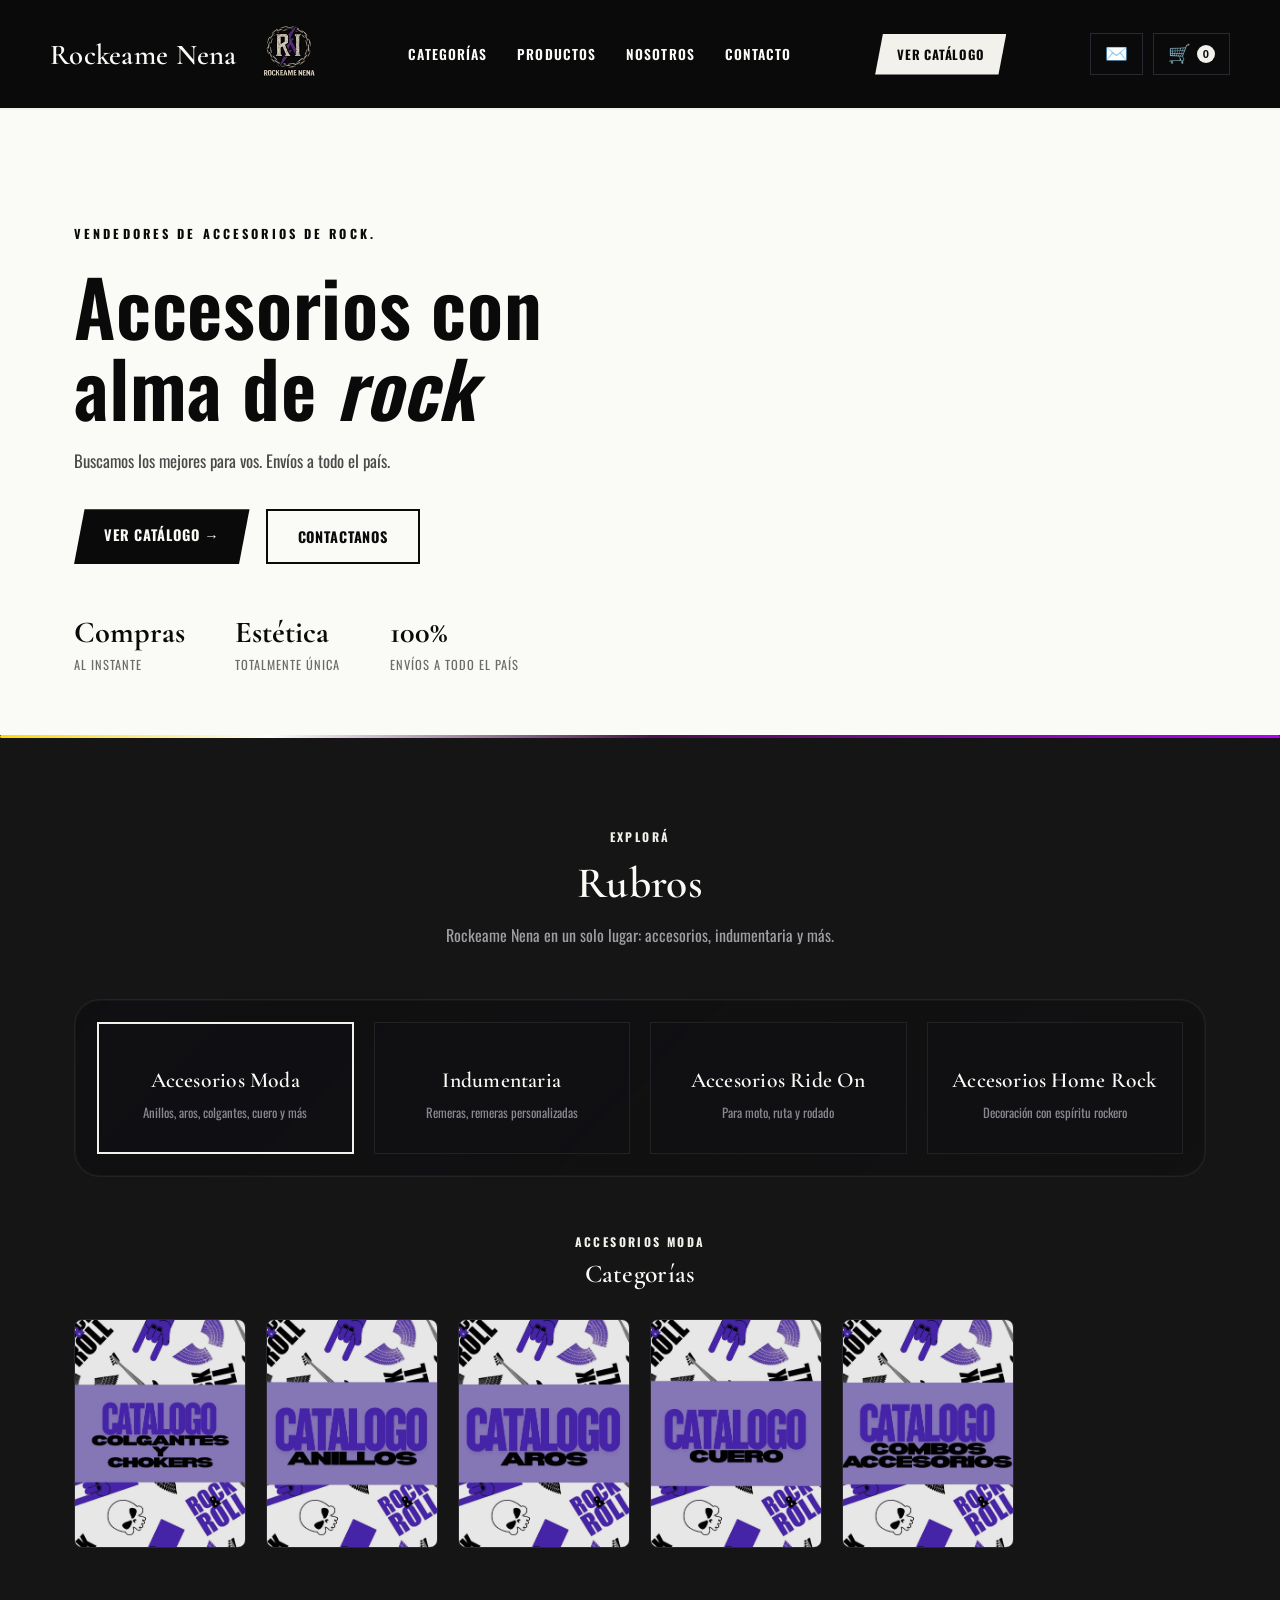
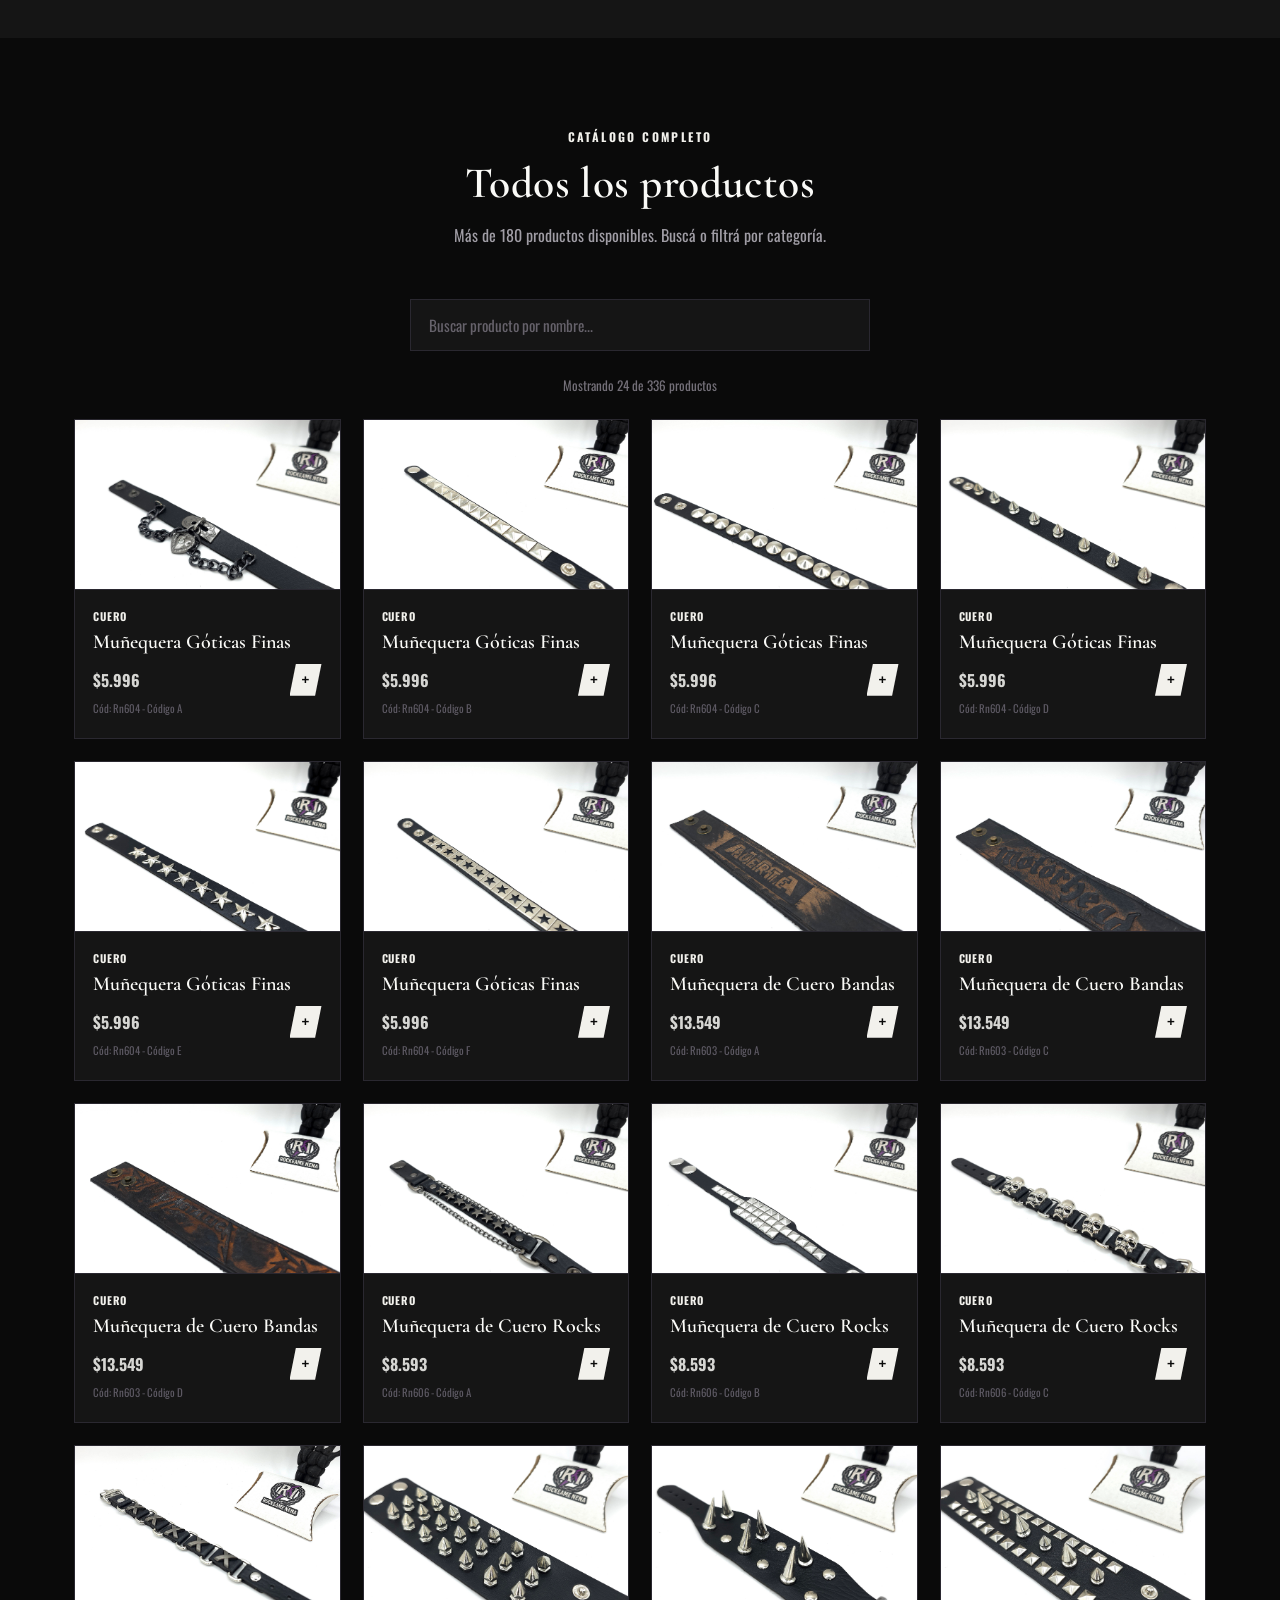
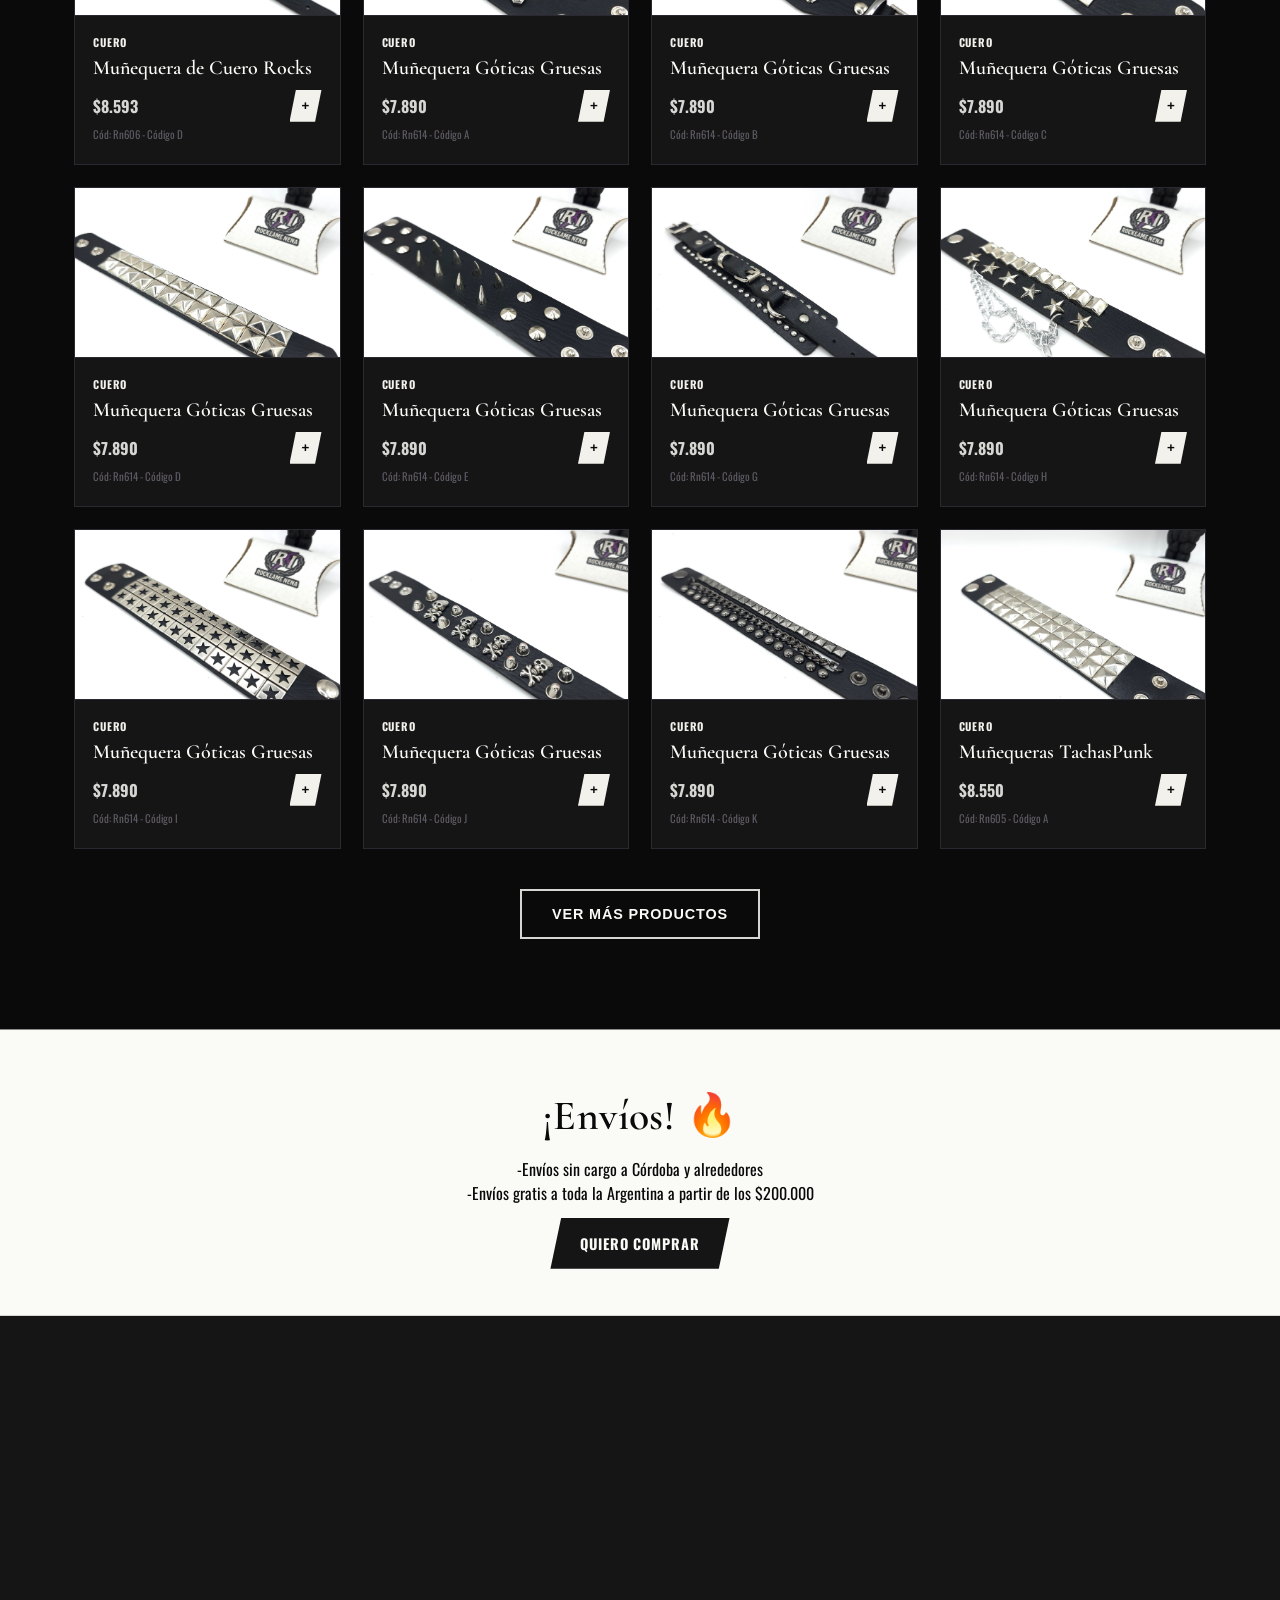
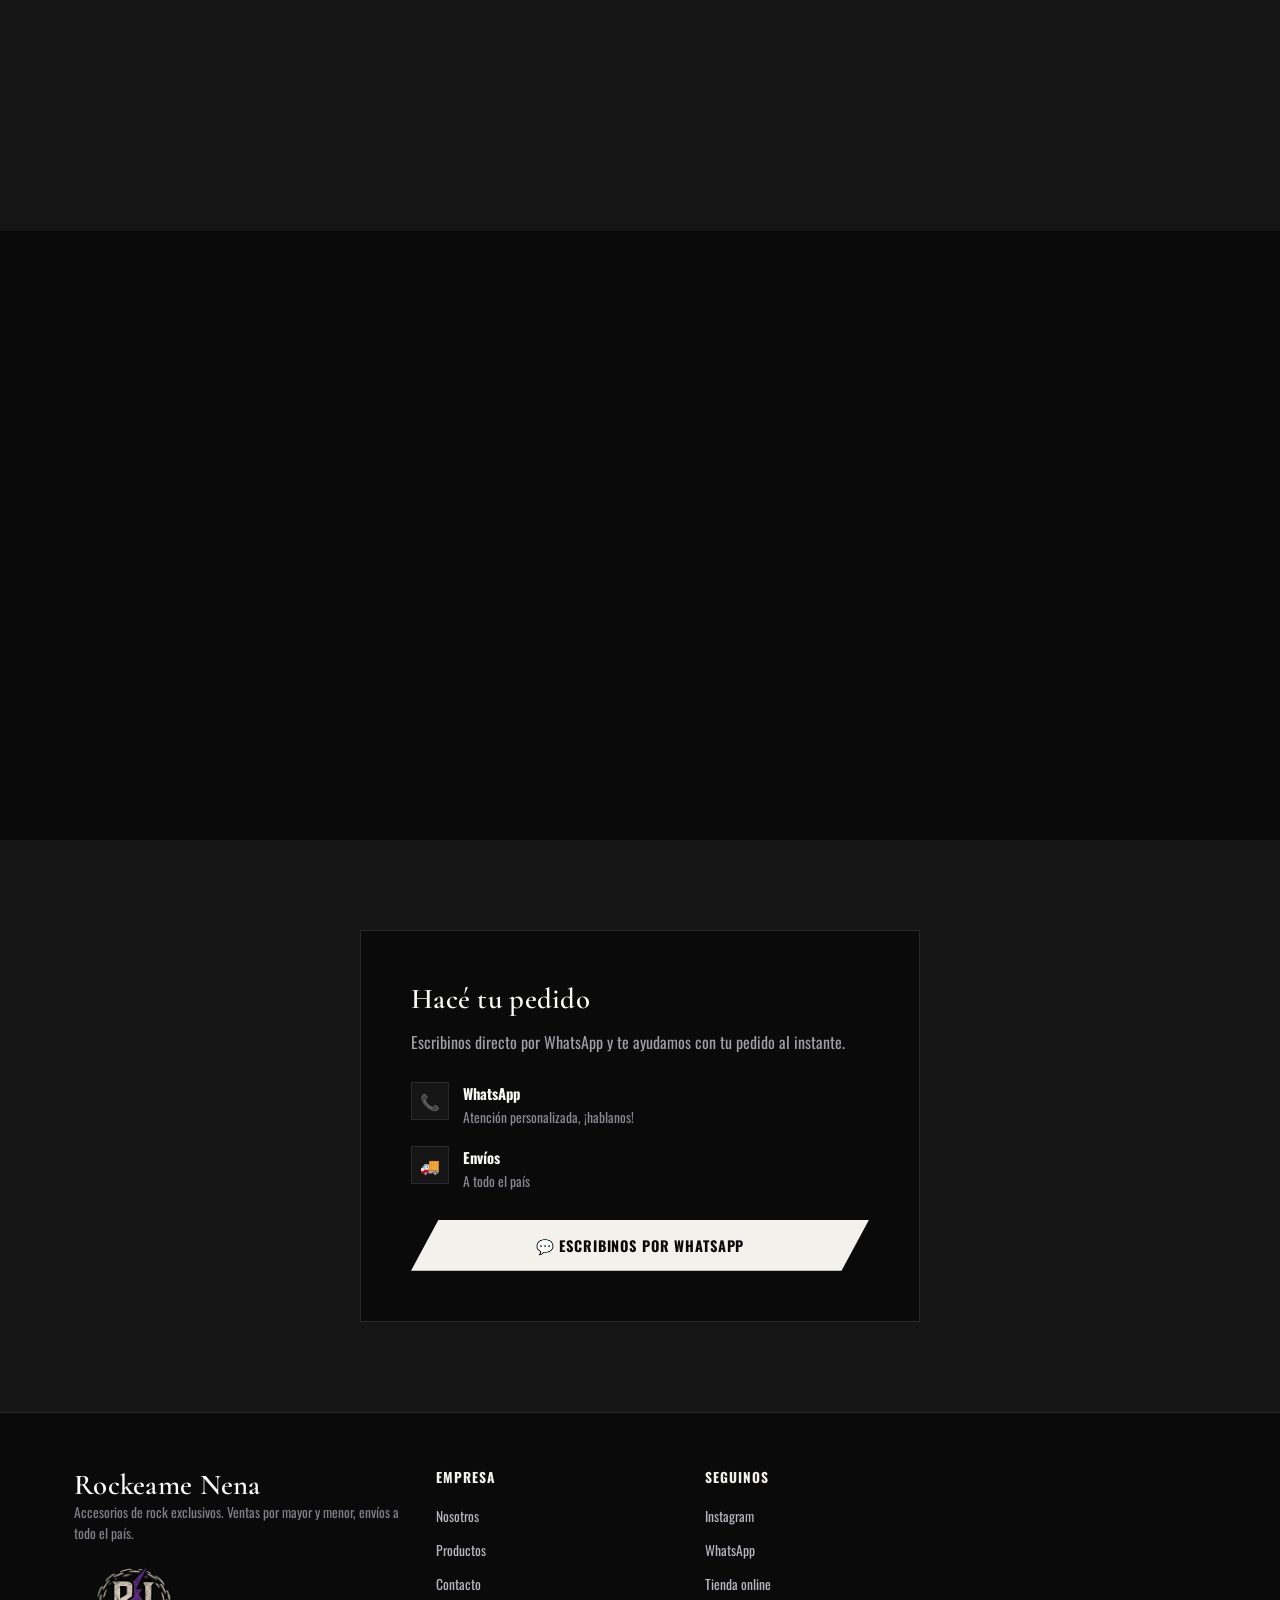
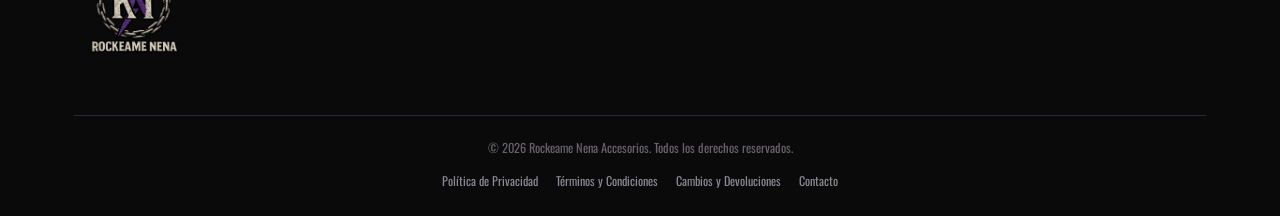
==== index.html @ a9fff09a "hice correcciones de acentos y funcionamiento en la version celular, que no se desplaze y qliminar u" ====
<!DOCTYPE html>
<html lang="es">
<head>
<meta charset="UTF-8">
<meta name="viewport" content="width=device-width, initial-scale=1.0">
<title>Rockeame Nena Accesorios | Accesorios de rock, acero y cuero</title>
<meta name="description" content="Accesorios de rock: cadenas, anillos, aros, muñequeras de cuero y pulseras en acero. Ventas por mayor y menor, envíos a todo el país.">
<meta name="robots" content="index, follow">
<meta property="og:title" content="Rockeame Nena Accesorios">
<meta property="og:description" content="Accesorios de rock: cadenas, anillos, aros, muñequeras de cuero y pulseras en acero. Envíos a todo el país.">
<meta property="og:type" content="website">
<link rel="preconnect" href="https://fonts.googleapis.com">
<link rel="preconnect" href="https://fonts.gstatic.com" crossorigin>
<link href="https://fonts.googleapis.com/css2?family=Cormorant+Garamond:ital,wght@0,500;0,600;0,700;1,500;1,600&family=Oswald:wght@300;400;500;600;700&display=swap" rel="stylesheet">
<link rel="stylesheet" href="style.css?v=2">
</head>
<body>


<header>
  <nav class="container nav">
    <div class="brand-group">
      <a href="#" class="brand">Rockeame Nena</a>
      <img src="Otras%20imgs/RNsinfondo.png" alt="Rockeame Nena logo" class="brand-logo">
    </div>
    <ul class="nav-links">
      <li><a href="#categorias">Categorías</a></li>
      <li><a href="#productos">Productos</a></li>
      <li><a href="#porque">Nosotros</a></li>
      <li><a href="#contacto">Contacto</a></li>
    </ul>
    <a href="#productos" class="nav-cta">Ver catálogo</a>
    <div class="nav-actions">
      <button id="account-toggle" class="cart-toggle" aria-label="Sumate a las promos">
        ✉️
      </button>
      <button id="cart-toggle" class="cart-toggle" aria-label="Abrir carrito">
        🛒 <span id="cart-count" class="cart-count">0</span>
      </button>
    </div>
  </nav>
</header>

<section class="hero">
  <div class="container hero-intro">
    <span class="eyebrow">Vendedores de accesorios de rock.</span>
    <h1>Accesorios con <br>alma de <span>rock</span></h1>
    <p>Buscamos los mejores para vos. Envíos a todo el país.</p>
    <div class="hero-actions">
      <a href="#productos" class="btn-primary">Ver catálogo →</a>
      <a href="#contacto" class="btn-secondary">Contactanos</a>
    </div>
    <div class="hero-strip">
      <div class="strip-item"><b>Compras</b><span>Al instante</span></div>
      <div class="strip-item"><b>Estética</b><span>Totalmente única</span></div>
      <div class="strip-item"><b>100%</b><span>Envíos a todo el país</span></div>
    </div>
  </div>

  <!-- Imagen del hero: usa el PNG MODELOS ubicado en la carpeta "Otras imgs" -->
  <img
    class="hero-modelo"
    src="Otras%20imgs/MODELO.png"
    alt="Modelo luciendo accesorios Rockeame Nena"
    onerror="this.style.display='none'">
</section>

<div class="spike-divider"></div>

<section class="categorias" id="categorias">
  <div class="container">
    <div class="section-head reveal">
      <span class="kicker">Explorá</span>
      <h2>Rubros</h2>
      <p>Rockeame Nena en un solo lugar: accesorios, indumentaria y más.</p>
    </div>

    <div class="rubro-grid">
      <div class="rubro-card rubro-activo reveal reveal-stagger" style="--reveal-delay:0s" data-rubro="moda">
        <span class="ico"></span>
        <h3>Accesorios Moda</h3>
        <span>Anillos, aros, colgantes, cuero y más</span>
      </div>
      <div class="rubro-card rubro-activo reveal reveal-stagger" style="--reveal-delay:0.06s" data-rubro="indumentaria">
        <span class="ico"></span>
        <h3>Indumentaria</h3>
        <span>Remeras, remeras personalizadas</span>
      </div>
      <div class="rubro-card rubro-activo reveal reveal-stagger" style="--reveal-delay:0.12s" data-rubro="ride-on">
        <span class="ico"></span>
        <h3>Accesorios Ride On</h3>
        <span>Para moto, ruta y rodado</span>
      </div>
      <div class="rubro-card rubro-activo reveal reveal-stagger" style="--reveal-delay:0.18s" data-rubro="home-rock">
        <span class="ico"></span>
        <h3>Accesorios Home Rock</h3>
        <span>Decoración con espíritu rockero</span>
      </div>
    </div>

    <div class="rubro-detalle">
      <div class="rubro-detalle-head reveal">
        <span class="kicker">Accesorios Moda</span>
        <h3>Categorías</h3>
      </div>
      <div class="cat-grid">
        <div class="cat-card reveal reveal-stagger" style="--reveal-delay:0.0s" data-categoria="Colgantes y cadenas de acero" data-rubro-grupo="moda"><img class="ico" src="Otras%20imgs/colgantesLOGO.jpeg" alt="Colgantes y cadenas"></div>
        <div class="cat-card reveal reveal-stagger" style="--reveal-delay:0.06s" data-categoria="Anillos de acero" data-rubro-grupo="moda"><img class="ico" src="Otras%20imgs/anillosLOGO.jpeg" alt="Anillos"></div>
        <div class="cat-card reveal reveal-stagger" style="--reveal-delay:0.12s" data-categoria="Aros de acero" data-rubro-grupo="moda"><img class="ico" src="Otras%20imgs/arosLOGO.jpeg" alt="Aros"></div>
        <div class="cat-card reveal reveal-stagger" style="--reveal-delay:0.18s" data-categoria="Cuero" data-rubro-grupo="moda"><img class="ico" src="Otras%20imgs/cueroLOGO.jpeg" alt="Cuero"></div>
        <div class="cat-card reveal reveal-stagger" style="--reveal-delay:0.24s" data-categoria="Pulseras" data-rubro-grupo="moda"><img class="ico" src="Otras%20imgs/combosLOGO.jpeg" alt="Pulseras"></div>
        <div class="cat-card reveal reveal-stagger" style="--reveal-delay:0.3s" data-categoria="Remera personalizada" data-rubro-grupo="indumentaria"><span class="ico"></span><div><h3>Remera personalizada</h3><span>Diseño a medida</span></div></div>
        <div class="cat-card reveal reveal-stagger oculto" style="--reveal-delay:0.36s" data-categoria="Remeras" data-rubro-grupo="indumentaria"><span class="ico"></span><div><h3>Remeras</h3><span>Remeras de malla, bandas y más</span></div></div>
        <div class="cat-card reveal reveal-stagger" style="--reveal-delay:0.42s" data-categoria="Remeras Mujer" data-rubro-grupo="indumentaria"><span class="ico"></span><div><h3>Remeras Mujer</h3><span>Cortes femeninos</span></div></div>
        <div class="cat-card reveal reveal-stagger" style="--reveal-delay:0.48s" data-categoria="Remeras Corte Clásico Unisex" data-rubro-grupo="indumentaria"><span class="ico"></span><div><h3>Remeras Corte Clásico</h3><span>Unisex</span></div></div>
        <div class="cat-card reveal reveal-stagger" style="--reveal-delay:0.54s" data-categoria="Bandas de Rock" data-rubro-grupo="indumentaria"><span class="ico"></span><div><h3>Bandas de Rock</h3><span>Estampas de bandas</span></div></div>
      </div>
    </div>
  </div>
</section>

<section class="productos" id="productos">
  <div class="container">
    <div class="section-head reveal">
      <span class="kicker">Catálogo completo</span>
      <h2>Todos los productos</h2>
      <p>Más de 180 productos disponibles. Buscá o filtrá por categoría.</p>
    </div>

    <div class="buscador-box">
      <input type="text" id="buscador-input" placeholder="Buscar producto por nombre..." aria-label="Buscar producto">
    </div>

    <!-- Se muestra solo cuando filtrás por categoría desde arriba, o buscás algo -->
    <div id="filtro-activo" class="filtro-activo" style="display:none;">
      <span id="filtro-texto">Mostrando: <strong id="filtro-nombre"></strong></span>
      <button id="filtro-quitar" type="button">Ver todos ✕</button>
    </div>

    <p id="resultado-count" class="resultado-count"></p>

    <!-- Esta grilla se completa sola con el catálogo definido en productos.js -->
    <div class="prod-grid" id="prod-grid"></div>

    <div class="cargar-mas-box">
      <button id="cargar-mas-btn" class="btn-secondary" type="button">Ver más productos</button>
    </div>
  </div>
</section>

<div class="banner">
  <div class="container">
    <h2>¡Envíos! 🔥</h2>
      <p> -Envíos sin cargo a Córdoba y alrededores
    <br>-Envíos gratis a toda la Argentina a partir de los $200.000
  </p>
    <a href="#contacto" class="btn-primary">Quiero comprar</a>
  </div>
</div>

<section class="porque" id="porque">
  <div class="container">
    <div class="section-head reveal">
      <span class="kicker">Por qué elegirnos</span>
      <h2>Calidad que se nota</h2>
    </div>
    <div class="porque-grid">
      <div class="porque-item reveal reveal-stagger" style="--reveal-delay:0.0s"><div class="ico">⚙️</div><h4>Acero, plata, cuero</h4><p>Manejamos materiales de alta calidad para garantizar la durabilidad y comodidad de nuestros productos.</p></div>
      <div class="porque-item reveal reveal-stagger" style="--reveal-delay:0.08s"><div class="ico">📦</div><h4>Envíos a todo el país</h4><p>Realizamos envíos hacia toda la Argentina, no importa dónde te encuentres.</p></div>
      <div class="porque-item reveal reveal-stagger" style="--reveal-delay:0.16s"><div class="ico">🤘</div><h4>Diseños exclusivos</h4><p>Lo que tenemos no lo conseguís en otro lado, está hecho por rockeros para rockeros.</p></div>
    </div>
  </div>
</section>

<section class="nosotros" id="nosotros">
  <div class="container nosotros-grid">
    <div class="nosotros-visual reveal">
      <img src="Otras%20imgs/RNsinfondo.png" alt="Rockeame Nena logo" class="section-logo">
    </div>
    <div class="nosotros-info reveal" style="--reveal-delay:0.1s">
      <span class="kicker">Nosotros</span>
      <h2>Quiénes somos</h2>
      <p class="nosotros-texto">
        <!-- ACÁ VA EL TEXTO SOBRE LA MARCA: qué vendemos, quiénes
             somos, dónde nos ubicamos, historia del negocio, etc.
             Reemplazá este párrafo por el texto definitivo. -->
      En Rockeame Nena creemos que un accesorio es mucho más que un complemento: 
      es una forma de mostrar quién sos y lo que te apasiona. Por eso, nuestro
       objetivo no es simplemente vender productos, sino ayudarte a encontrar 
       ese detalle que realmente represente tu estilo.
Nacimos de la pasión por el rock y por una estética que trasciende las modas en Argüello, Córdoba, Argentina.
Cada collar, cadena, colgante, anillo, aro, remera o combo forma parte de una 
selección pensada para quienes buscan expresar su personalidad con autenticidad.
Sabemos que elegir un accesorio no siempre es fácil. Por eso, queremos que cada 
persona que llegue a Rockeame Nena encuentre un lugar donde pueda sentirse cómoda, 
hacer consultas y recibir una atención cercana y amable. Estamos para ayudarte, 
responder tus dudas y acompañarte hasta que encuentres la pieza indicada para vos.
<br>
      <br>Si compartís esta pasión por el rock y querés llevar ese espíritu en tu estilo, estás en el lugar indicado.
      

    </div>
  </div>
</section>

<section class="contacto" id="contacto">
  <div class="container">
    <div class="contacto-grid">
      <div class="contacto-info">
        <h3>Hacé tu pedido</h3>
        <p>Escribinos directo por WhatsApp y te ayudamos con tu pedido al instante.</p>

        <div class="info-row"><div class="ico">📞</div><div><b>WhatsApp</b><span>Atención personalizada, ¡hablanos!</span></div></div>
        <div class="info-row"><div class="ico">🚚</div><div><b>Envíos</b><span>A todo el país</span></div></div>

        <button id="whatsapp-open-btn" class="btn-primary contacto-wpp-btn" type="button">
          💬 Escribinos por WhatsApp
        </button>
      </div>
    </div>
  </div>
</section>

<footer>
  <div class="container">
    <div class="footer-grid">
      <div class="footer-brand">
        <a href="#" class="brand">Rockeame Nena</a>
        <p>Accesorios de rock exclusivos. Ventas por mayor y menor, envíos a todo el país.</p>
        <img src="Otras%20imgs/RNsinfondo.png" alt="Rockeame Nena logo" class="footer-logo">
      </div>
      <div>
        <h5>Empresa</h5>
        <ul><li><a href="#porque">Nosotros</a></li><li><a href="#productos">Productos</a></li><li><a href="#contacto">Contacto</a></li></ul>
      </div>
      <div>
        <h5>Seguinos</h5>
        <ul><li><a href="https://www.instagram.com/rockeame.accesorios?utm_source=ig_web_button_share_sheet&igsh=ZDNlZDc0MzIxNw==" target="_blank" rel="noopener">Instagram</a></li><li><a href="https://api.whatsapp.com/message/J24W3PBGEJJQF1?autoload=1&app_absent=0&utm_source=ig">WhatsApp</a></li><li><a href="#">Tienda online</a></li></ul>
      </div>
    </div>
    <div class="footer-bottom">
      © 2026 Rockeame Nena Accesorios. Todos los derechos reservados.
      <div class="footer-legal">
        <a href="privacidad.html">Política de Privacidad</a>
        <a href="terminos.html">Términos y Condiciones</a>
        <a href="cambios-y-devoluciones.html">Cambios y Devoluciones</a>
        <a href="#contacto">Contacto</a>
      </div>
    </div>
  </div>
</footer>

<!-- ===================== IMAGEN AMPLIADA (lightbox) ===================== -->
<div id="lightbox-overlay" class="cart-overlay"></div>

<div id="lightbox-modal" class="lightbox-modal">
  <button id="lightbox-close" class="lightbox-close" aria-label="Cerrar">✕</button>
  <div id="lightbox-content" class="lightbox-content">
    <!-- Se completa con la foto (o el emoji ampliado) al hacer click en un producto -->
  </div>
  <p id="lightbox-nombre" class="lightbox-nombre"></p>
</div>

<!-- ===================== CARRITO (drawer lateral) ===================== -->
<div id="cart-overlay" class="cart-overlay"></div>

<aside id="cart-drawer" class="cart-drawer">
  <div class="cart-drawer-head">
    <h3>Tu carrito</h3>
    <button id="cart-close" class="cart-close" aria-label="Cerrar carrito">✕</button>
  </div>

  <div id="cart-items" class="cart-items">
    <!-- Los productos agregados se listan acá automáticamente -->
    <p class="cart-empty">Todavía no agregaste productos.</p>
  </div>

  <div class="cart-drawer-foot">
    <div class="cart-total-row">
      <span>Total</span>
      <span id="cart-total">$0</span>
    </div>
    <button id="cart-checkout-btn" class="form-submit" disabled>Finalizar pedido</button>
  </div>
</aside>

<!-- ===================== CHECKOUT DEL CARRITO (datos del cliente) ===================== -->
<div id="checkout-overlay" class="cart-overlay"></div>

<div id="checkout-modal" class="checkout-modal">
  <div class="checkout-head">
    <h3>Finalizar pedido</h3>
    <button id="checkout-close" class="cart-close" aria-label="Cerrar">✕</button>
  </div>

  <form id="checkout-form">
    <div class="form-group">
      <label for="co-nombre">Nombre y apellido</label>
      <input id="co-nombre" type="text" placeholder="Tu nombre" required>
    </div>
    <div class="form-group">
      <label for="co-telefono">Teléfono</label>
      <input id="co-telefono" type="tel" placeholder="Ej: 11 3228-3924" required>
    </div>
    <div class="form-group">
      <label for="co-pago">Método de pago</label>
      <select id="co-pago" required>
        <option value="" disabled selected>Elegí una opción</option>
        <option value="Efectivo">Efectivo</option>
        <option value="Transferencia">Transferencia bancaria</option>
        <option value="Tarjeta de débito/crédito">Tarjeta de débito/crédito</option>
        <option value="Mercado Pago">Mercado Pago</option>
      </select>
    </div>
    <div class="form-group">
      <label for="co-entrega">Entrega</label>
      <select id="co-entrega" required>
        <option value="" disabled selected>Elegí una opción</option>
        <option value="Retiro en local">Retiro en local</option>
        <option value="Envío a domicilio">Envío a domicilio</option>
      </select>
    </div>
    <div class="form-group">
      <label for="co-direccion">Dirección (si es envío)</label>
      <input id="co-direccion" type="text" placeholder="Calle, número, ciudad">
    </div>
    <div class="form-group">
      <label for="co-notas">Notas adicionales</label>
      <textarea id="co-notas" rows="2" placeholder="Aclaraciones sobre tu pedido"></textarea>
    </div>

    <button type="submit" class="form-submit">Comprar por WhatsApp</button>
  </form>
</div>

<!-- ===================== POPUP DE CONTACTO POR WHATSAPP (reemplaza al formulario) ===================== -->
<div id="whatsapp-overlay" class="cart-overlay"></div>

<div id="whatsapp-modal" class="checkout-modal whatsapp-modal">
  <div class="checkout-head">
    <h3>Contactanos por WhatsApp</h3>
    <button id="whatsapp-close" class="cart-close" aria-label="Cerrar">✕</button>
  </div>

  <p class="whatsapp-modal-text">Elegí con quién querés hablar y te respondemos al instante.</p>

  <div class="whatsapp-links">
    
    <a id="whatsapp-link-eze" class="btn-primary whatsapp-link" href="#" target="_blank" rel="noopener">
      💬 WhatsApp Eze
    </a>
    <a id="whatsapp-link-yami" class="btn-secondary whatsapp-link" href="#" target="_blank" rel="noopener">
      💬 WhatsApp Yami
    </a>
  </div>
</div>

<!-- ===================== SUMATE A LAS PROMOS (registro de email) ===================== -->
<div id="account-overlay" class="cart-overlay"></div>

<div id="account-modal" class="checkout-modal account-modal">
  <div class="checkout-head">
    <h3>Sumate a las promos</h3>
    <button id="account-close" class="cart-close" aria-label="Cerrar">✕</button>
  </div>

  <form id="registro-form" class="account-panel active" data-panel="registro">
    <p class="account-texto">Dejanos tu email y enterate primero de descuentos, lanzamientos y promos exclusivas.</p>
    <div class="form-group">
      <label for="reg-nombre">Nombre</label>
      <input id="reg-nombre" type="text" placeholder="Tu nombre" required>
    </div>
    <div class="form-group">
      <label for="reg-email">Email</label>
      <input id="reg-email" type="email" placeholder="tuemail@ejemplo.com" required>
    </div>
    <div class="form-group">
      <label for="reg-telefono">Teléfono (opcional)</label>
      <input id="reg-telefono" type="tel" placeholder="Ej: 11 3228-3924">
    </div>
    <div class="form-group form-group-check">
      <label>
        <input id="reg-promos" type="checkbox">
        Quiero recibir promociones y novedades por email
      </label>
    </div>
    <div class="form-group form-group-check">
      <label>
        <input id="reg-privacidad" type="checkbox" required>
        Leí y acepto la <a href="privacidad.html" target="_blank" rel="noopener">Política de Privacidad</a>
      </label>
    </div>
    <button type="submit" class="form-submit">Registrarme</button>
    <p id="registro-mensaje" class="account-mensaje"></p>
  </form>
</div>

<script src="Productos.js"></script>
<script src="script.js"></script>
</body>
</html>
---- style.css ----
:root{
    --negro: #0A0A0A;
    --negro2: #151515;
    --negro3: #1D1D1D;
    --borde: #2C2C2C;
    --gris: #8C8C8C;
    --plata: #D6D6D3;
    --acento: #F2F1EC;
    --blanco: #FAFAF7;
    --radius: 4px;
  }
  *{ box-sizing:border-box; margin:0; padding:0; }
  html{ scroll-behavior:smooth; }
  body{
    font-family:'Oswald', sans-serif;
    background: var(--negro);
    color: var(--blanco);
    overflow-x:hidden;
    overscroll-behavior-y: contain;
  }
  body.modal-open{
    overflow: hidden;
  }
  h1,h2,h3,.brand{ font-family:'Cormorant Garamond', serif; font-weight:600; letter-spacing:.01em; }
  a{ text-decoration:none; color:inherit; }
  ul{ list-style:none; }
  img{ max-width:100%; display:block; }
  .container{ width:100%; max-width:1180px; margin:0 auto; padding:0 24px; }

  .spike-divider{
  height: 3px;
  border: none;
  border-radius: 6px;
  background: linear-gradient(
    90deg,
    rgb(255, 217, 0) 0%,
    rgb(253, 253, 253) 21%,
    rgb(75, 17, 75) 51%,
    rgb(183, 0, 255) 100%
  );
}

  header{
    position:sticky; top:0; z-index:100;
    background: rgba(11,11,13,.92);
    backdrop-filter: blur(6px);
    border-bottom: 2px solid var(--acento);
  }
  .nav{ display:flex; align-items:center; justify-content:space-between; padding:18px 0; }
  .brand-group{ display:flex; align-items:center; gap:16px; }
  .brand{ font-size:1.8rem; color:var(--blanco); }
  .brand span{ color:var(--acento); }
  .brand-logo{ width:72px; max-width: 100%; height:auto; object-fit:contain; }
  .nav-links{ display:flex; gap:30px; font-weight:600; font-size:.85rem; text-transform:uppercase; letter-spacing:.08em; }
  .nav-links a{ position:relative; padding:4px 0; }
  .nav-links a::after{ content:""; position:absolute; left:0; bottom:-2px; width:0; height:2px; background:var(--acento); transition:width .25s; }
  .nav-links a:hover::after{ width:100%; }
  .nav-cta{
    position: relative;
    overflow: hidden;
    background: var(--acento); color:var(--negro);
    padding:11px 22px; font-weight:700; font-size:.8rem;
    text-transform:uppercase; letter-spacing:.06em;
    clip-path: polygon(6% 0,100% 0,94% 100%,0 100%);
    transition: transform .15s, box-shadow .2s ease;
    box-shadow: 0 0 0 rgba(242,241,236,0);
  }
  .nav-cta::before,
  .btn-primary::before,
  .btn-secondary::before,
  .form-submit::before,
  .prod-add::before,
  .contacto-wpp-btn::before{
    content: "";
    position: absolute;
    inset: -30% -20% auto 100%;
    height: 180%;
    width: 40%;
    background: linear-gradient(120deg, transparent 0%, rgba(255,255,255,.75) 50%, transparent 100%);
    transform: skewX(-18deg);
    opacity: 0;
    pointer-events: none;
  }
  .nav-cta:hover,
  .btn-primary:hover,
  .btn-secondary:hover,
  .form-submit:hover,
  .prod-add:hover,
  .contacto-wpp-btn:hover{
    transform: translateY(-2px);
    box-shadow: 0 10px 25px rgba(242,241,236,.18);
  }
  .nav-cta:hover::before,
  .btn-primary:hover::before,
  .btn-secondary:hover::before,
  .form-submit:hover::before,
  .prod-add:hover::before,
  .contacto-wpp-btn:hover::before{
    animation: shimmer 1.6s ease;
  }
  /* Contiene el brillo animado (::before) dentro de cada botón para que
     no se desborde del borde derecho y genere scroll horizontal en celular */
  .btn-primary, .btn-secondary, .form-submit, .prod-add, .contacto-wpp-btn{
    position: relative;
    overflow: hidden;
  }
  .nav-actions{ display:flex; align-items:center; gap:10px; }

  .hero{
    position:relative;
    padding: 110px 0 0;
    min-height: 620px;
    background: var(--blanco);
    color: var(--negro);
    overflow: hidden;
  }
  .hero .container{
    position: relative;
    z-index: 2;
  }
  .hero .eyebrow{
    display:inline-block; color: var(--negro); font-weight:700;
    letter-spacing:.25em; text-transform:uppercase; font-size:.78rem; margin-bottom:22px;
  }
  .hero h1{
    color: var(--negro);
    font-family: 'Oswald', sans-serif;
    font-size: clamp(2.8rem, 6vw, 5rem);
    line-height:1.05;
    margin-bottom: 22px;
    max-width: 620px;
  }
  .hero h1 span{ color: var(--negro); font-style: italic; }
  .hero p{
    max-width:460px; margin: 0 0 34px;
    color:#4a4a4a; font-size:1.05rem; line-height:1.6;
  }
  .hero-actions{ display:flex; gap:16px; justify-content:flex-start; flex-wrap:wrap; margin-bottom:50px; }
  .btn-primary, .btn-secondary{
    padding:15px 30px; font-weight:700; font-size:.9rem;
    text-transform:uppercase; letter-spacing:.06em;
    clip-path: polygon(6% 0,100% 0,94% 100%,0 100%);
  }
  .btn-primary{ background: var(--acento); color: var(--negro); }
  .btn-secondary{ background: transparent; color: var(--blanco); border:2px solid var(--plata); clip-path:none; }
  .btn-primary:hover, .btn-secondary:hover{ transform: translateY(-2px); }

  .hero .btn-primary{ background: var(--negro); color: var(--blanco); }
  .hero .btn-secondary{ background: transparent; color: var(--negro); border:2px solid var(--negro); }

  @keyframes shimmer {
    0% { opacity: 0; transform: translateX(-150%) skewX(-18deg); }
    20% { opacity: .7; }
    60% { opacity: .35; }
    100% { opacity: 0; transform: translateX(230%) skewX(-18deg); }
  }

  @keyframes heroReveal {
    0% { opacity: 0; transform: translateY(26px) scale(.96); filter: blur(8px); }
    100% { opacity: 1; transform: translateY(0) scale(1); filter: blur(0); }
  }

  @keyframes floatHero {
    0%, 100% { transform: translateY(0px); }
    50% { transform: translateY(-10px); }
  }

  .hero-strip{ display:flex; justify-content:flex-start; gap:50px; flex-wrap:wrap; padding-bottom: 60px; }
  .hero-strip .strip-item b{ display:block; font-family:'Cormorant Garamond', serif; font-weight:700; font-size:1.9rem; color: var(--negro); }
  .hero-strip .strip-item span{ font-size:.78rem; color:#6b6b6b; text-transform:uppercase; letter-spacing:.08em; }

  /* Foto de la modelo (PNG sin fondo), pegada abajo a la derecha del hero */
  .hero-modelo{
    position: absolute;
    left: 50%;
    bottom: 10%;
    max-height: 85%;
    width: auto;
    z-index: 1;
    pointer-events: none;
    opacity: 0;
    animation: heroReveal 1.2s ease-out forwards, floatHero 6s ease-in-out infinite alternate 1.2s;
    filter: drop-shadow(0 18px 30px rgba(0,0,0,.22));
  }

  section{ padding: 90px 0; }
  .section-head{ text-align:center; max-width:600px; margin:0 auto 50px; }
  .section-head .kicker{ color:var(--acento); font-weight:700; letter-spacing:.2em; text-transform:uppercase; font-size:.75rem; margin-bottom:12px; display:block; }
  .section-head h2{ font-size:clamp(2rem,3.4vw,2.8rem); margin-bottom:14px; }
  .section-head p{ color:#a09da5; font-size:1rem; line-height:1.6; }

  .categorias{ background: var(--negro2); }
  .cat-grid{ display:grid; grid-template-columns:repeat(6,1fr); gap:20px; }
  .cat-card{
    position:relative; aspect-ratio: 3/4; background: var(--negro);
    border:1px solid #2a2830; overflow:hidden; display:flex; align-items:flex-end; padding:22px;
    transition: border-color .2s, transform .2s;
    cursor: pointer;
  }
  .cat-card:hover{ border-color: var(--acento); transform: translateY(-6px); }
  .cat-card h3{ font-size:1.3rem; color:var(--blanco); position:relative; z-index:2; }
  .cat-card span{ font-size:.78rem; color:#8a8790; text-transform:uppercase; letter-spacing:.06em; position:relative; z-index:2; }

  .filtro-activo{
    display:flex;
    align-items:center;
    justify-content:center;
    gap: 16px;
    margin-bottom: 30px;
    font-size: .9rem;
    color: #a09da5;
  }
  .filtro-activo strong{ color: var(--acento); text-transform: uppercase; letter-spacing:.04em; }
  .filtro-activo button{
    background: none;
    border: 1px solid #2a2830;
    color: var(--blanco);
    padding: 6px 14px;
    font-size: .8rem;
    cursor: pointer;
    transition: border-color .2s;
  }
  .filtro-activo button:hover{ border-color: var(--acento); }

  .productos{ background: var(--negro); }
  .prod-grid{ display:grid; grid-template-columns:repeat(4,1fr); gap:22px; }
  .prod-card{ background: var(--negro2); border:1px solid #2a2830; transition: transform .35s cubic-bezier(.22,1,.36,1), border-color .35s ease, box-shadow .35s ease; }
  .prod-card:hover{ transform: translateY(-6px); border-color: var(--acento); box-shadow: 0 20px 34px -22px rgba(0,0,0,.55); }
  .prod-card-feature{
    grid-column: 1 / -1;
    display: grid;
    grid-template-columns: 1.3fr 1fr;
    background: linear-gradient(135deg, rgba(27, 25, 31, 0.96), rgba(17, 17, 20, 0.94));
    border-color: rgba(252, 221, 120, 0.6);
    overflow: hidden;
  }
  .prod-card-feature .prod-img{
    height: 100%;
    min-height: 420px;
  }
  .prod-card-feature .prod-body{
    display: flex;
    flex-direction: column;
    justify-content: center;
    padding: 28px 30px;
  }
  .prod-card-feature .prod-tag{ font-size: 1rem; letter-spacing: .14em; margin-bottom: 10px; }
  .prod-card-feature .prod-body h4{
    font-size: clamp(2.9rem, 4.2vw, 4.3rem);
    line-height: 200px;
    margin-bottom: 16px;
    letter-spacing: -0.05em;
  }
  .prod-card-feature .prod-foot{ margin-top: 8px; }
  .prod-card-feature .prod-precio{ font-size: 1.1rem; color: var(--blanco); }
  .prod-card-feature .prod-info-extra{
    margin-top: 12px;
    color: #d9d4db;
    font-size: 1rem;
    line-height: 1.6;
  }
  .prod-card-feature .prod-whatsapp{
    border: 1px solid var(--acento);
    background: var(--acento);
    color: var(--negro);
    font-family: 'Oswald', sans-serif;
    font-size: .82rem;
    font-weight: 700;
    letter-spacing: .08em;
    text-transform: uppercase;
    padding: 10px 16px;
    cursor: pointer;
    transition: transform .2s ease, filter .2s ease;
  }
  .prod-card-feature .prod-whatsapp:hover{ transform: translateY(-2px); filter: brightness(1.06); }
  .prod-card-feature .prod-variante,
  .prod-card-feature .prod-codigo,
  .prod-card-feature .prod-add,
  .prod-card-feature .prod-precio-mayorista{ display: none; }
  .prod-img{
    height:170px; display:flex; align-items:center; justify-content:center; font-size:3rem;
    background: linear-gradient(150deg,#1c1a20,#0e0d10);
    border-bottom: 1px solid #2a2830;
  }
  .prod-body{ padding:18px 18px 22px; }
  .prod-tag{ font-size:.68rem; font-weight:700; color: var(--acento); text-transform:uppercase; letter-spacing:.08em; margin-bottom:6px; display:block; }
  .prod-body h4{ font-family:'Cormorant Garamond', serif; font-weight:600; font-size:1.25rem; color:var(--blanco); margin-bottom:10px; }
  .prod-card-feature .prod-tag
  .prod-card-feature .prod-body h4{ /* importante: estos dos quedan por encima del estilo general */ }
  .prod-foot{ display:flex; align-items:center; justify-content:space-between; }
  .prod-precio{ font-weight:700; color:var(--plata); }
  .prod-add{
    width:32px; height:32px; background:var(--acento); color:var(--negro);
    display:flex; align-items:center; justify-content:center; font-weight:900;
    clip-path: polygon(20% 0,100% 0,80% 100%,0 100%);
    transition: transform .15s;
  }
  .prod-add:hover{ transform: scale(1.15); }

  .banner{
    background: var(--blanco);
    border-top: 1px solid var(--gris);
    border-bottom: 1px solid var(--plata);
    padding: 60px 0;
    text-align:center;
  }
  .banner h2{ font-size: clamp(1.8rem,3.4vw,2.6rem); color: var(--negro); margin-bottom:16px; }
  .banner p{ color: var(--negro); margin-bottom: 26px; font-size:1rem; }
  .banner .btn-primary{ background: var(--negro2); color: var(--blanco); }

  .porque{ background: var(--negro2); }
  .porque-grid{ display:grid; grid-template-columns:repeat(3,1fr); gap:26px; }
  .porque-item{ padding: 30px; border:1px solid #2a2830; text-align:center; }
  .porque-item .ico{ font-size:2rem; margin-bottom:16px; }
  .porque-item h4{ font-family:'Cormorant Garamond', serif; font-weight:600; font-size:1.3rem; margin-bottom:10px; color:var(--blanco); }
  .porque-item p{ font-size:.9rem; color:#a09da5; line-height:1.55; }

  .nosotros{ background: var(--negro); }
  .nosotros-grid{
    display:grid;
    grid-template-columns: .8fr 1.2fr;
    gap: 60px;
    align-items:center;
  }
  .nosotros-visual{
    aspect-ratio: 1/1;
    background: var(--negro2);
    border: 1px solid var(--borde);
    display:flex;
    align-items:center;
    justify-content:center;
  }
  .section-logo{
    width: 100%;
    height: 100%;
    object-fit: contain;
    display:block;
  }
  .nosotros-info .kicker{ color: var(--acento); font-weight:700; letter-spacing:.2em; text-transform:uppercase; font-size:.75rem; margin-bottom:12px; display:block; }
  .nosotros-info h2{ font-size:clamp(2rem,3.4vw,2.8rem); margin-bottom:22px; }
  .nosotros-texto{ font-size:1rem; color:#c2bfc6; line-height:1.8; }

  .contacto{ background: var(--negro2); }
  .contacto-grid{
    display:grid; grid-template-columns:1fr; gap:44px;
    background: var(--negro); border:1px solid rgb(42, 40, 48); padding:50px;
    max-width: 560px;
    margin: 0 auto;
  }
  .contacto-info h3{ font-size:1.8rem; margin-bottom:14px; }
  .contacto-info p{ color:#a09da5; line-height:1.6; margin-bottom:26px; }
  .info-row{ display:flex; align-items:flex-start; gap:14px; margin-bottom:18px; }
  .info-row .ico{ width:38px; height:38px; background: var(--negro2); border:1px solid #2a2830; display:flex; align-items:center; justify-content:center; font-size:1rem; flex-shrink:0; }
  .info-row b{ display:block; color:var(--blanco); font-size:.92rem; }
  .info-row span{ font-size:.85rem; color:#8a8790; }
  .contacto-wpp-btn{
    width:100%;
    border:none;
    cursor:pointer;
    margin-top: 10px;
    font-family: inherit;
  }

  .form-group{ margin-bottom:18px; }
  .form-group label{ display:block; font-weight:600; font-size:.82rem; text-transform:uppercase; letter-spacing:.05em; color:var(--plata); margin-bottom:8px; }
  .form-group input, .form-group textarea{
    width:100%; padding:13px 16px; background: var(--negro2);
    border:1px solid #2a2830; color: var(--blanco); font-family:inherit; font-size:.92rem; resize:vertical;
  }
  .form-group input:focus, .form-group textarea:focus{ outline:none; border-color: var(--acento); }
  .form-submit{
    width:100%; padding:15px; background: var(--acento); color:var(--negro);
    font-weight:700; text-transform:uppercase; letter-spacing:.06em; border:none; font-size:.9rem; cursor:pointer;
    clip-path: polygon(4% 0,100% 0,96% 100%,0 100%);
  }
  .form-submit:hover{ transform: translateY(-2px); }

  footer{ background: var(--negro); border-top:1px solid #2a2830; padding:54px 0 26px; }
  .footer-grid{ display:grid; grid-template-columns:1.4fr 1fr 1fr 1fr; gap:36px; margin-bottom:40px; }
  .footer-brand .brand{ margin-bottom:12px; }
  .footer-brand p{ font-size:.85rem; color:#807d86; line-height:1.6; }
  .footer-logo{ width: 120px; max-width:100%; height:auto; display:block; margin-top:10px; }
  footer h5{ font-size:.85rem; text-transform:uppercase; letter-spacing:.08em; color:var(--acento); margin-bottom:16px; }
  footer ul li{ margin-bottom:10px; }
  footer ul a{ font-size:.85rem; color:#b8b5bd; }
  footer ul a:hover{ color:var(--acento); }
  .footer-bottom{ border-top:1px solid #2a2830; padding-top:22px; text-align:center; font-size:.78rem; color:#666268; }
  .footer-legal{
    display:flex;
    justify-content:center;
    flex-wrap:wrap;
    gap: 8px 18px;
    margin-top: 14px;
  }
  .footer-legal a{ color:#8a8790; font-size:.76rem; }
  .footer-legal a:hover{ color: var(--acento); }

  @media (max-width:900px){
    .cat-grid{ grid-template-columns:1fr 1fr 1fr; }
    .prod-grid{ grid-template-columns:1fr 1fr; }
    .prod-card-feature{ grid-template-columns:1fr; }
    .prod-card-feature .prod-img{ min-height: 260px; }
    .prod-card-feature .prod-body h4{ line-height:1.1; }
    .porque-grid{ grid-template-columns:1fr; }
    .nosotros-grid{ grid-template-columns:1fr; text-align:center; }
    .nosotros-visual{ max-width: 220px; margin: 0 auto; }
    .contacto-grid{ padding:32px; }
    .footer-grid{ grid-template-columns:1fr 1fr; }
    .hero{ min-height: unset; }
    .hero-modelo{ max-height: 100px; opacity: .35; }
    .rubro-grid{ padding: 16px; }
  }

  @media (max-width:640px){
    .nav{ flex-wrap: wrap; row-gap: 14px; padding: 14px 0; }
    .nav-links,.nav-cta{ display:none; }

    .cat-grid{ grid-template-columns:1fr 1fr; }

    /* Productos: recuadros chicos, 2 por fila en vez de uno abajo del otro */
    .prod-grid{ grid-template-columns:1fr 1fr; gap:12px; }
    .prod-img{ height:120px; font-size:2rem; }
    .prod-body{ padding:12px 12px 14px; }
    .prod-tag{ font-size:.6rem; margin-bottom:4px; }
    .prod-body h4{ font-size:1rem; margin-bottom:6px; }
    .prod-precio{ font-size:.85rem; }
    .prod-add{ width:26px; height:26px; }
    .prod-variante{ font-size:.7rem; padding:6px 8px; }
    .prod-codigo{ font-size:.62rem; }

    /* Footer: en fila (horizontal) en vez de todo apilado */
    .footer-grid{
      grid-template-columns: 1fr 1fr 1fr;
      gap: 14px;
      text-align: center;
    }
    .footer-grid > div{ text-align:center; }
    .footer-brand .brand-logo,
    .footer-logo{ margin-left:auto; margin-right:auto; width:56px; }
    .footer-brand .brand{ font-size:1.15rem; }
    .footer-brand p{ font-size:.7rem; line-height:1.4; }
    footer h5{ font-size:.68rem; margin-bottom:10px; }
    footer ul li{ margin-bottom:8px; }
    footer ul a{ font-size:.72rem; }

    /* Imagen del hero: se ve completa, debajo del texto, sin taparlo */
    .hero-modelo{
      display:block;
      position: static;
      width: 62%;
      max-width: 240px;
      max-height: none;
      opacity: 1;
      margin: 10px auto 0;
      pointer-events: none;
    }
    .hero{ overflow: visible; padding-bottom: 20px; }

    section{ padding: 60px 0; }
    .hero{ padding-top: 90px; }
    .hero-actions{ flex-direction:column; gap:12px; }
    .hero-actions .btn-primary,
    .hero-actions .btn-secondary{ width:100%; text-align:center; }
    .hero-strip{ gap: 26px; padding-bottom: 40px; }

    .brand{ font-size: 1.4rem; }
    .brand-logo{ width: 52px; }

    .contacto-grid{ padding:24px; }
    .porque-item{ padding: 24px; }
  }

  /* Celulares chicos (320–480px): texto del hero más contenido */
  @media (max-width:480px){
    .hero h1{ font-size: clamp(2.1rem, 9vw, 2.8rem); }
    .hero .eyebrow{ font-size:.68rem; letter-spacing:.15em; }
    .hero p{ font-size:1rem; }
    .cat-grid{ grid-template-columns:1fr 1fr; gap:12px; }
    .rubro-grid{ grid-template-columns:1fr; }
    .prod-card-feature .prod-body h4{ font-size: clamp(2.2rem, 10vw, 2.8rem); }
  }
/* ===================================================================
   CARRITO DE COMPRAS
   =================================================================== */

/* Botón carrito en el nav */
.cart-toggle{
  position: relative;
  background: none;
  border: 1px solid #2a2830;
  color: var(--blanco);
  font-size: 1.15rem;
  padding: 9px 14px;
  cursor: pointer;
  display: flex;
  align-items: center;
  gap: 6px;
  transition: border-color .2s;
}
.cart-toggle:hover{ border-color: var(--acento); }
.cart-count{
  background: var(--acento);
  color: var(--negro);
  font-size: .7rem;
  font-weight: 700;
  min-width: 18px;
  height: 18px;
  border-radius: 50%;
  display: inline-flex;
  align-items: center;
  justify-content: center;
  padding: 0 4px;
}

/* Botón "agregar al carrito" dentro de cada tarjeta de producto */
.prod-add{
  cursor: pointer;
  border: none;
}

/* Fondo oscuro cuando el carrito o algún popup están abiertos */
.cart-overlay{
  position: fixed;
  inset: 0;
  background: rgba(0,0,0,.6);
  opacity: 0;
  pointer-events: none;
  transition: opacity .25s ease;
  z-index: 200;
}
.cart-overlay.active{
  opacity: 1;
  pointer-events: auto;
}

/* Panel lateral del carrito */
.cart-drawer{
  position: fixed;
  top: 0;
  right: 0;
  transform: translateX(100%);
  width: 100%;
  max-width: 400px;
  height: 100%;
  background: var(--negro2);
  border-left: 1px solid #2a2830;
  z-index: 201;
  display: flex;
  flex-direction: column;
  transition: transform .3s ease;
}
.cart-drawer.active{ transform: translateX(0); }

.cart-drawer-head{
  display: flex;
  align-items: center;
  justify-content: space-between;
  padding: 22px 24px;
  border-bottom: 1px solid #2a2830;
}
.cart-drawer-head h3{ font-size: 1.3rem; color: var(--blanco); }

.cart-close{
  background: none;
  border: none;
  color: var(--blanco);
  font-size: 1.2rem;
  cursor: pointer;
}

.cart-items{
  flex: 1;
  overflow-y: auto;
  padding: 20px 24px;
}
.cart-empty{ color: #8a8790; font-size: .9rem; text-align: center; margin-top: 30px; }

.cart-item{
  display: flex;
  align-items: center;
  gap: 12px;
  padding: 14px 0;
  border-bottom: 1px solid #2a2830;
}
.cart-item-img{
  width: 52px;
  height: 52px;
  background: linear-gradient(150deg,#1c1a20,#0e0d10);
  border: 1px solid #2a2830;
  display: flex;
  align-items: center;
  justify-content: center;
  font-size: 1.5rem;
  flex-shrink: 0;
}
.cart-item-info{ flex: 1; min-width: 0; }
.cart-item-info h5{
  font-family: 'Oswald', sans-serif;
  font-weight: 600;
  font-size: .9rem;
  color: var(--blanco);
  margin-bottom: 4px;
  white-space: nowrap;
  overflow: hidden;
  text-overflow: ellipsis;
}
.cart-item-price{ font-size: .82rem; color: var(--plata); }

.cart-item-qty{
  display: flex;
  align-items: center;
  gap: 8px;
}
.cart-item-qty button{
  width: 24px;
  height: 24px;
  background: var(--negro);
  border: 1px solid #2a2830;
  color: var(--blanco);
  cursor: pointer;
  font-weight: 700;
  line-height: 1;
}
.cart-item-qty span{ font-size: .85rem; min-width: 16px; text-align: center; }

.cart-item-remove{
  background: none;
  border: none;
  color: #8a8790;
  font-size: .95rem;
  cursor: pointer;
  margin-left: 4px;
}
.cart-item-remove:hover{ color: var(--acento); }

.cart-drawer-foot{
  padding: 20px 24px 26px;
  border-top: 1px solid #2a2830;
}
.cart-total-row{
  display: flex;
  justify-content: space-between;
  font-weight: 700;
  font-size: 1.1rem;
  color: var(--blanco);
  margin-bottom: 16px;
}
#cart-total{ color: var(--acento); }

#cart-checkout-btn:disabled{
  opacity: .4;
  cursor: not-allowed;
}

/* Modal de checkout del carrito (datos del cliente) */
.checkout-modal{
  position: fixed;
  top: 50%;
  left: 50%;
  transform: translate(-50%, -48%);
  width: min(92vw, 460px);
  max-width: 460px;
  max-height: 88vh;
  overflow-y: auto;
  overflow-x: hidden;
  -webkit-overflow-scrolling: touch;
  overscroll-behavior: contain;
  background: var(--negro2);
  border: 1px solid #2a2830;
  z-index: 301;
  padding: 30px 28px;
  opacity: 0;
  pointer-events: none;
  transition: opacity .25s ease, transform .25s ease;
}
.checkout-modal.active{
  opacity: 1;
  pointer-events: auto;
  transform: translate(-50%, -50%);
}
#checkout-overlay, #whatsapp-overlay{ z-index: 300; }

.checkout-head{
  display: flex;
  align-items: center;
  justify-content: space-between;
  margin-bottom: 20px;
}
.checkout-head h3{ font-size: 1.3rem; color: var(--blanco); }

.form-group select{
  width: 100%;
  padding: 13px 16px;
  background: var(--negro2);
  border: 1px solid #2a2830;
  color: var(--blanco);
  font-family: inherit;
  font-size: .92rem;
}
.form-group select:focus{ outline: none; border-color: var(--acento); }

/* Popup de contacto por WhatsApp (reemplaza al formulario) */
.whatsapp-modal-text{
  color: #a09da5;
  font-size: .92rem;
  line-height: 1.6;
  margin-bottom: 22px;
}
.whatsapp-links{
  display: flex;
  flex-direction: column;
  gap: 14px;
}
.whatsapp-link{
  text-align: center;
  display: block;
}

@media (max-width: 640px){
  .cart-drawer{ max-width: 100%; }
}

/* ===================================================================
   CATÁLOGO GRANDE: buscador, contador, paginación, variantes
   =================================================================== */

.buscador-box{ max-width: 460px; margin: 0 auto 24px; }
.buscador-box input{
  width:100%; padding:14px 18px; background: var(--negro2);
  border:1px solid #2a2830; color: var(--blanco); font-family:inherit;
  font-size: .95rem;
}
.buscador-box input:focus{ outline:none; border-color: var(--acento); }
.buscador-box input::placeholder{ color:#66626b; }

.resultado-count{
  text-align:center;
  font-size:.82rem;
  color:#736f78;
  margin-bottom: 24px;
}

.cargar-mas-box{
  text-align:center;
  margin-top: 40px;
}
.cargar-mas-box button{ cursor:pointer; }
.cargar-mas-box.oculto{ display:none; }
.cat-card.oculto { display: none !important; }


/* Imagen de producto: si existe foto se ve la foto, si no, el emoji de fondo */
.prod-img{
  position: relative;
  overflow: hidden;
  cursor: pointer;
}
.prod-img:hover::after{
  content: "🔍 Ver imagen";
  position: absolute;
  inset: 0;
  display: flex;
  align-items: center;
  justify-content: center;
  background: rgba(11,11,13,.72);
  color: var(--blanco);
  font-family: 'Oswald', sans-serif;
  font-size: .8rem;
  font-weight: 600;
  text-transform: uppercase;
  letter-spacing: .05em;
  z-index: 2;
}
.prod-img img{
  width:100%; height:100%; object-fit:cover;
  position:absolute; inset:0;
  transition: transform .5s ease;
}
.prod-card:hover .prod-img img{
  transform: scale(1.06);
}

/* Selector de variante dentro de la tarjeta */
.prod-variante{
  width:100%;
  margin-top: 8px;
  padding: 8px 10px;
  background: var(--negro);
  border: 1px solid #2a2830;
  color: var(--plata);
  font-family: inherit;
  font-size: .78rem;
}
.prod-variante:focus{ outline:none; border-color: var(--acento); }

.prod-codigo{
  display:block;
  font-size: .68rem;
  color:#5c5862;
  margin-top: 4px;
}

.prod-precio-mayorista{
  display: block;
  font-size: .76rem;
  color: var(--plata);
  opacity: .75;
  margin-top: 2px;
}

.sin-resultados{
  text-align:center;
  color:#8a8790;
  font-size: .95rem;
  grid-column: 1 / -1;
  padding: 40px 0;
}

/* ===================================================================
   LIGHTBOX: imagen del producto ampliada
   =================================================================== */

.lightbox-modal{
  position: fixed;
  top: 50%;
  left: 50%;
  transform: translate(-50%, -48%);
  width: min(92vw, 560px);
  max-width: 560px;
  max-height: 88vh;
  background: var(--negro2);
  border: 1px solid #2a2830;
  z-index: 301;
  padding: 20px;
  opacity: 0;
  pointer-events: none;
  transition: opacity .25s ease, transform .25s ease;
  display: flex;
  flex-direction: column;
  align-items: center;
  overflow-y: auto;
  overflow-x: hidden;
  -webkit-overflow-scrolling: touch;
  overscroll-behavior: contain;
}
.lightbox-modal.active{
  opacity: 1;
  pointer-events: auto;
  transform: translate(-50%, -50%);
}
#lightbox-overlay{ z-index: 300; }

.lightbox-close{
  align-self: flex-end;
  background: none;
  border: 1px solid #2a2830;
  color: var(--blanco);
  font-size: 1rem;
  width: 34px;
  height: 34px;
  cursor: pointer;
  margin-bottom: 12px;
}
.lightbox-close:hover{ border-color: var(--acento); }

.lightbox-content{
  width: 100%;
  aspect-ratio: 1/1;
  max-height: 65vh;
  background: linear-gradient(150deg,#1c1a20,#0e0d10);
  border: 1px solid #2a2830;
  display: flex;
  align-items: center;
  justify-content: center;
  overflow: hidden;
}
.lightbox-content img{
  width: 100%;
  height: 100%;
  object-fit: contain;
}
.lightbox-content .lightbox-emoji{
  font-size: 6rem;
}

.lightbox-nombre{
  margin-top: 16px;
  color: var(--blanco);
  font-family: 'Oswald', sans-serif;
  font-weight: 600;
  font-size: 1.05rem;
  text-align: center;
}

@media (max-width: 640px){
  .lightbox-modal{ padding: 16px; }
}
/* ===================================================================
   MI CUENTA (registro para promos + verificación)
   =================================================================== */

.account-modal{
  text-align:left;
  width: min(92vw, 460px);
  max-height: 88vh;
  overflow-y: auto;
  overflow-x: hidden;
  -webkit-overflow-scrolling: touch;
  overscroll-behavior: contain;
}

.account-tabs{
  display:flex;
  gap: 8px;
  margin-bottom: 22px;
  border-bottom: 1px solid var(--borde);
}
.account-tab{
  flex: 1;
  background: none;
  border: none;
  color: var(--gris);
  padding: 10px 4px 14px;
  font-family: 'Oswald', sans-serif;
  font-size: .8rem;
  font-weight: 600;
  text-transform: uppercase;
  letter-spacing: .04em;
  cursor: pointer;
  border-bottom: 2px solid transparent;
  transition: color .2s, border-color .2s;
}
.account-tab.active{
  color: var(--acento);
  border-bottom-color: var(--acento);
}

.account-panel{ display: none; }
.account-panel.active{ display: block; }

.account-texto{
  font-size: .88rem;
  color: #a09da5;
  line-height: 1.6;
  margin-bottom: 20px;
}

.form-group-check label{
  display: flex;
  align-items: center;
  gap: 10px;
  font-size: .82rem;
  color: var(--plata);
  text-transform: none;
  letter-spacing: normal;
  font-weight: 400;
  cursor: pointer;
}
.form-group-check input[type="checkbox"]{
  width: 16px;
  height: 16px;
  accent-color: var(--acento);
  cursor: pointer;
}

.account-mensaje{
  margin-top: 14px;
  font-size: .85rem;
  text-align: center;
  min-height: 1.2em;
}
.account-mensaje.ok{ color: #9fd6a6; }
.account-mensaje.error{ color: #e08a8a; }
/* ===================================================================
   PÁGINAS LEGALES (privacidad, términos, cambios y devoluciones)
   =================================================================== */

.legal-header{
  padding: 30px 0;
  border-bottom: 1px solid var(--borde);
}
.legal-header .container{
  display:flex;
  align-items:center;
  justify-content:space-between;
}
.legal-volver{
  font-size:.85rem;
  color: var(--gris);
  border:1px solid var(--borde);
  padding:8px 16px;
  transition: border-color .2s, color .2s;
}
.legal-volver:hover{ border-color: var(--acento); color: var(--acento); }

.legal-main{ padding: 60px 0 90px; }
.legal-content{ max-width: 760px; margin: 0 auto; }
.legal-content h1{ font-size: clamp(2rem,4vw,2.8rem); margin-bottom: 8px; }
.legal-fecha{ color:#736f78; font-size:.85rem; margin-bottom: 36px; }

.legal-aviso{
  background: var(--negro2);
  border:1px solid var(--borde);
  border-left: 3px solid var(--acento);
  padding: 16px 20px;
  font-size: .85rem;
  color: #a09da5;
  line-height:1.6;
  margin-bottom: 40px;
}

.legal-content h2{
  font-size: 1.5rem;
  margin-top: 40px;
  margin-bottom: 14px;
  color: var(--acento);
}
.legal-content p{
  font-size: .95rem;
  color: #c2bfc6;
  line-height: 1.8;
  margin-bottom: 14px;
}
.legal-content ul{
  margin: 0 0 14px 0;
  padding-left: 20px;
  list-style: disc;
}
.legal-content li{
  font-size: .95rem;
  color: #c2bfc6;
  line-height: 1.8;
  margin-bottom: 6px;
}
.legal-content strong{ color: var(--blanco); }
.legal-content a{ color: var(--acento); text-decoration: underline; }
/* ===================================================================
   ANIMACIONES: aparición suave al hacer scroll + detalles de feedback
   =================================================================== */

/* Elementos que aparecen suavemente cuando entran en pantalla.
   Livianas (solo opacity/transform) y se desactivan solas si el
   usuario tiene activado "reducir movimiento" en su sistema. */
.reveal{
  opacity: 0;
  transform: translateY(22px);
  transition: opacity .7s ease, transform .7s ease;
}
.reveal.in-view{
  opacity: 1;
  transform: none;
}
.reveal-stagger.in-view{ transition-delay: var(--reveal-delay, 0s); }

@media (prefers-reduced-motion: reduce){
  .reveal{ opacity:1; transform:none; transition:none; }
}

/* Contador del carrito: pequeño "bump" cuando se agrega un producto */
@keyframes cart-bump{
  0%   { transform: scale(1); }
  35%  { transform: scale(1.35); }
  100% { transform: scale(1); }
}
.cart-count.bump{
  animation: cart-bump .35s ease;
}

/* Botón "agregar al carrito": mini feedback al tocarlo */
.prod-add{ transition: transform .15s ease, background-color .2s ease; }
.prod-add:active{ transform: scale(.88); }

/* Categorías: la imagen se agranda apenas al pasar el mouse */
.cat-card .ico{ transition: transform .3s ease; }
.cat-card {
  position: relative;
  cursor: pointer;
  overflow: hidden;
  border-radius: 8px;
}

.cat-card .ico {
  
  position: absolute;
  inset: 0;
  width: 100%;
  height: 100%;
  object-fit: cover;
  z-index: 1;
  opacity: 0.9;
  transition: transform 0.3s ease;
}

.cat-card:hover .ico {
  transform: scale(1.08);
}

.cat-card h3,
.cat-card p {
  display: none;
}
.cat-card:hover .ico{ transform: scale(1.08); }

/* Botones primarios/secundarios: transición más suave */
.btn-primary, .btn-secondary{ transition: transform .25s ease, background-color .25s ease, color .25s ease; }

/* Entrada suave del contenido del hero al cargar la página (una sola vez) */
@keyframes heroFadeIn{
  from{ opacity:0; transform: translateY(18px); }
  to{ opacity:1; transform: none; }
}
.hero-intro{
  animation: heroFadeIn .9s ease both;
}
@media (prefers-reduced-motion: reduce){
  .hero-intro{ animation:none; }
}

/* ===================================================================
   RUBROS (Accesorios Moda / Indumentaria / Ride On / Home Rock)
   =================================================================== */

.rubro-grid{
  display:grid;
  grid-template-columns: repeat(4, 1fr);
  gap: 20px;
  margin-bottom: 56px;
  padding: 22px;
  border-radius: 26px;
  background:
    linear-gradient(135deg, rgba(14,14,16,0.72), rgba(14,14,16,0.52)),
    url("Otras imgs/portada.png") center 50% / cover no-repeat;
  border: 1px solid rgba(255,255,255,0.08);
  box-shadow: inset 0 0 0 1px rgba(255,255,255,0.03);
}

.rubro-card{
  position: relative;
  background: rgba(17, 17, 20, 0.75);
  backdrop-filter: blur(2px);
  border: 1px solid rgba(255,255,255,0.08);
  padding: 30px 22px;
  text-align: center;
  transition: transform .3s ease, border-color .3s ease, box-shadow .3s ease;
  cursor: pointer;
}
.rubro-card .ico{ font-size: 2rem; display:block; margin-bottom: 14px; }
.rubro-card h3{ font-size: 1.35rem; color: var(--blanco); margin-bottom: 6px; }
.rubro-card span:not(.ico):not(.rubro-badge){ font-size: .8rem; color: #8a8790; }
.rubro-card:hover{
  transform: translateY(-6px) scale(1.02);
  box-shadow: 0 0 0 1px var(--acento) inset, 0 18px 28px rgba(0,0,0,.18);
  z-index: 2;
}

.rubro-activo{
  border-color: var(--acento);
  box-shadow: 0 0 0 1px var(--acento) inset;
  will-change: transform;
}

.rubro-proximamente{
  opacity: .55;
  filter: grayscale(.4);
  cursor: default;
  pointer-events: none;
}
.rubro-proximamente:hover{
  transform: none;
  box-shadow: none;
  z-index: 1;
}
.rubro-badge{
  position: absolute;
  top: 14px;
  right: 14px;
  font-size: .62rem;
  font-weight: 700;
  text-transform: uppercase;
  letter-spacing: .06em;
  color: var(--gris);
  border: 1px solid var(--borde);
  padding: 4px 9px;
}

.rubro-detalle-head{
  text-align: center;
  margin-bottom: 30px;
}
.rubro-detalle-head .kicker{ color: var(--acento); font-weight:700; letter-spacing:.2em; text-transform:uppercase; font-size: .75rem; margin-bottom:8px; display:block; }
.rubro-detalle-head h3{ font-size: 1.6rem; color: var(--blanco); }

@media (max-width: 900px){
  .rubro-grid{ grid-template-columns: 1fr 1fr; }
}
@media (max-width: 640px){
  .rubro-grid{ grid-template-columns: 1fr; }
}
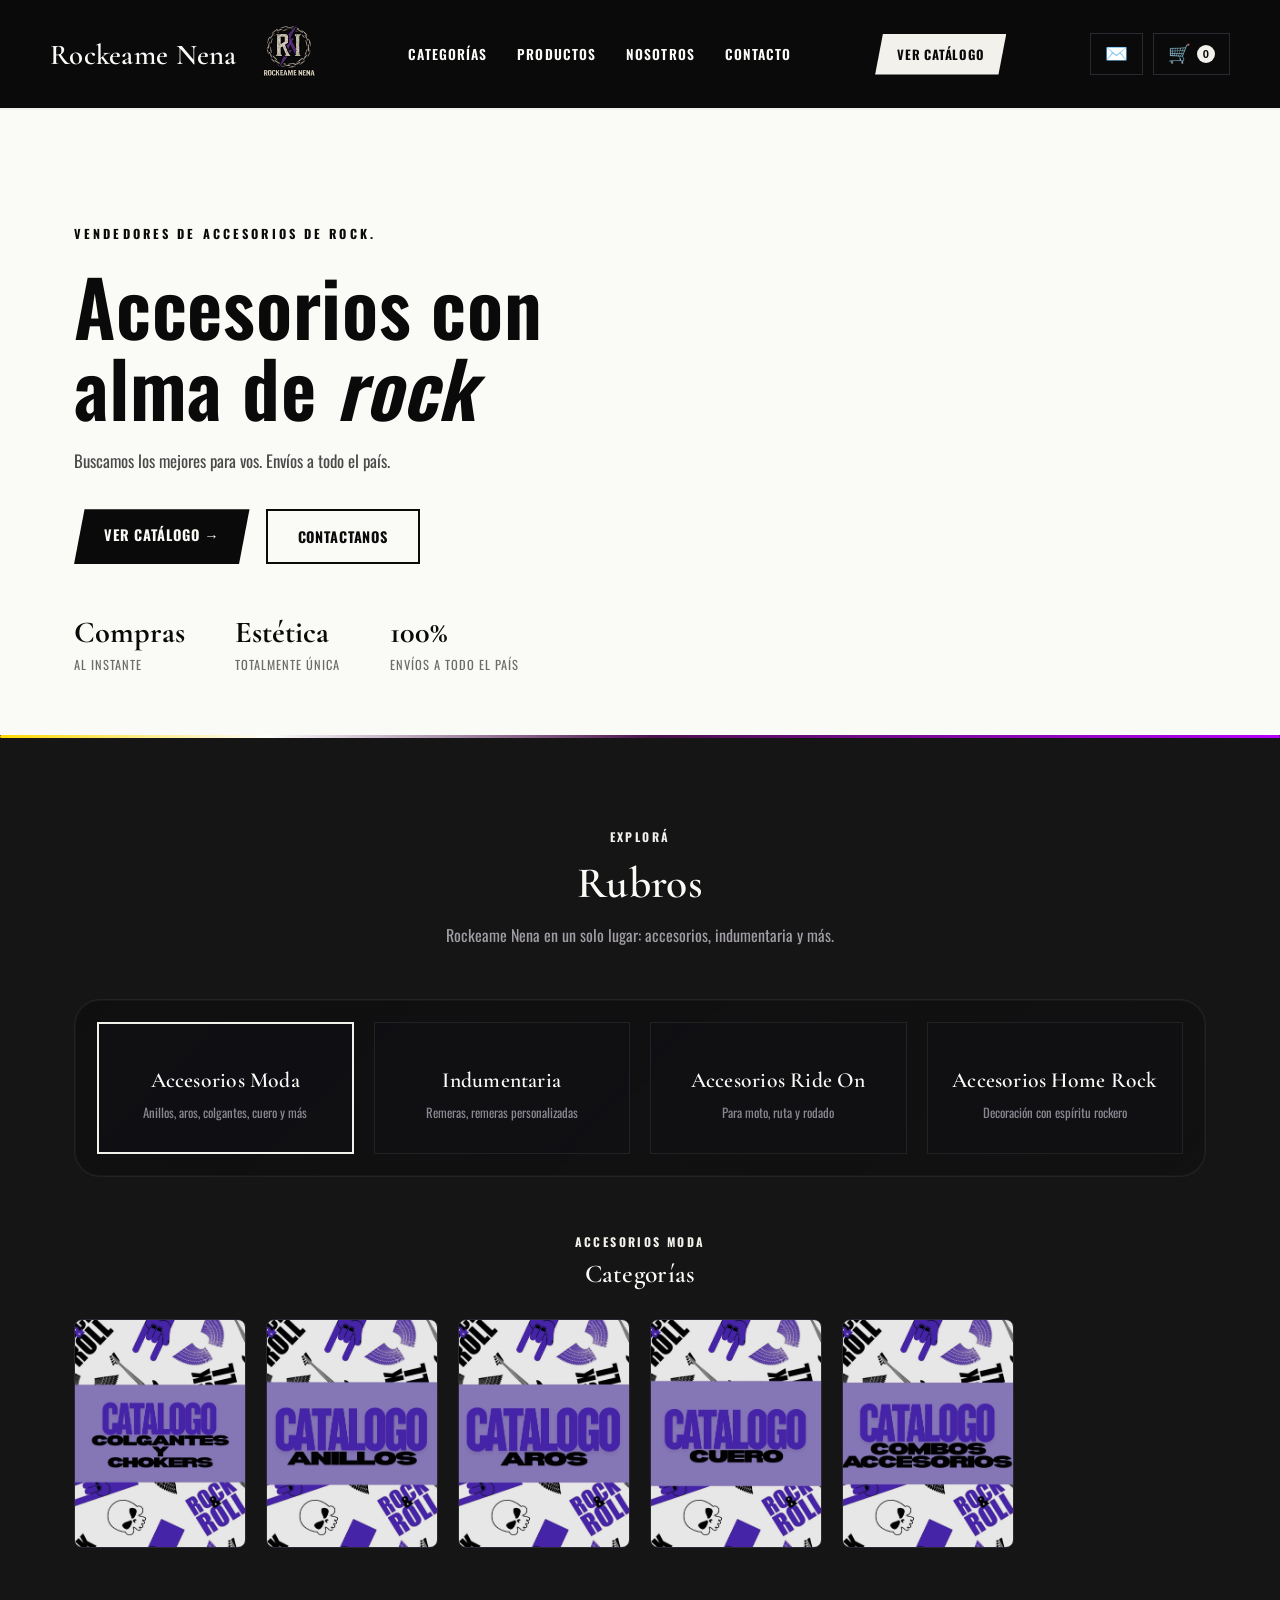
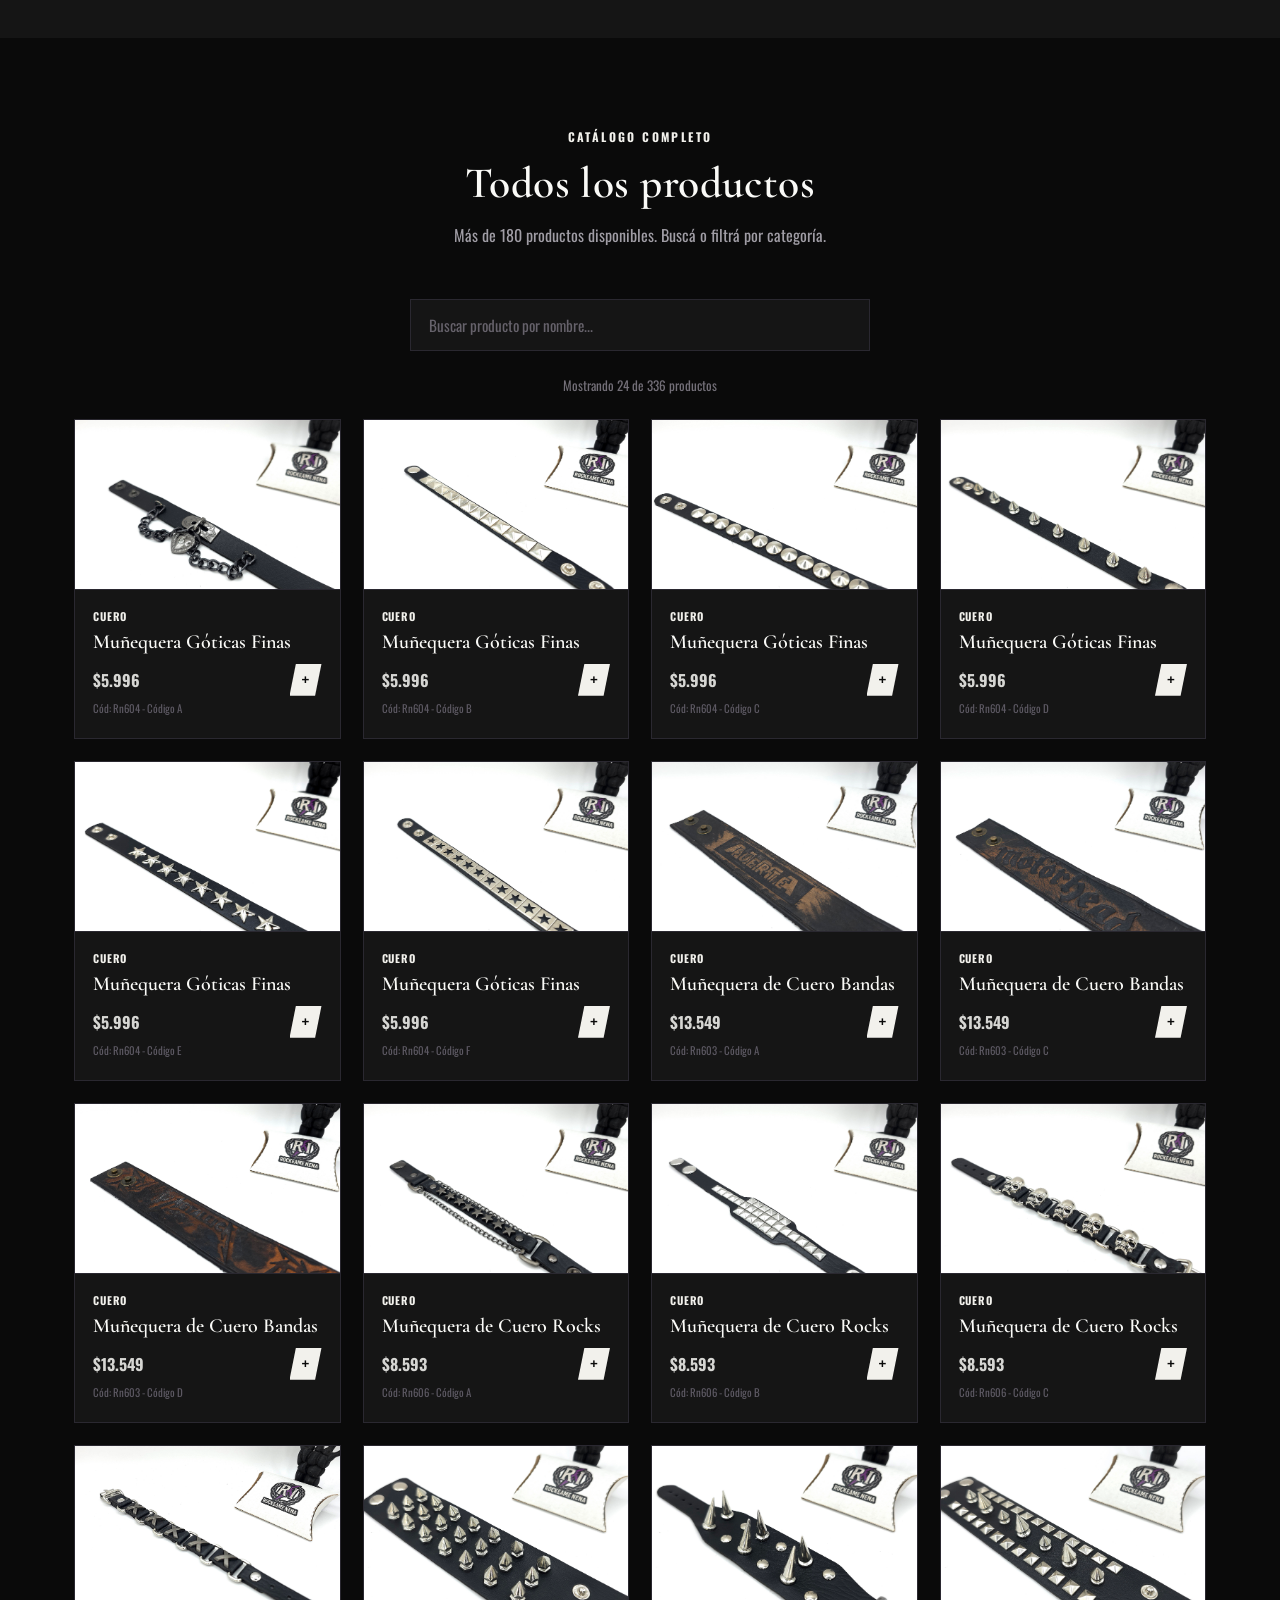
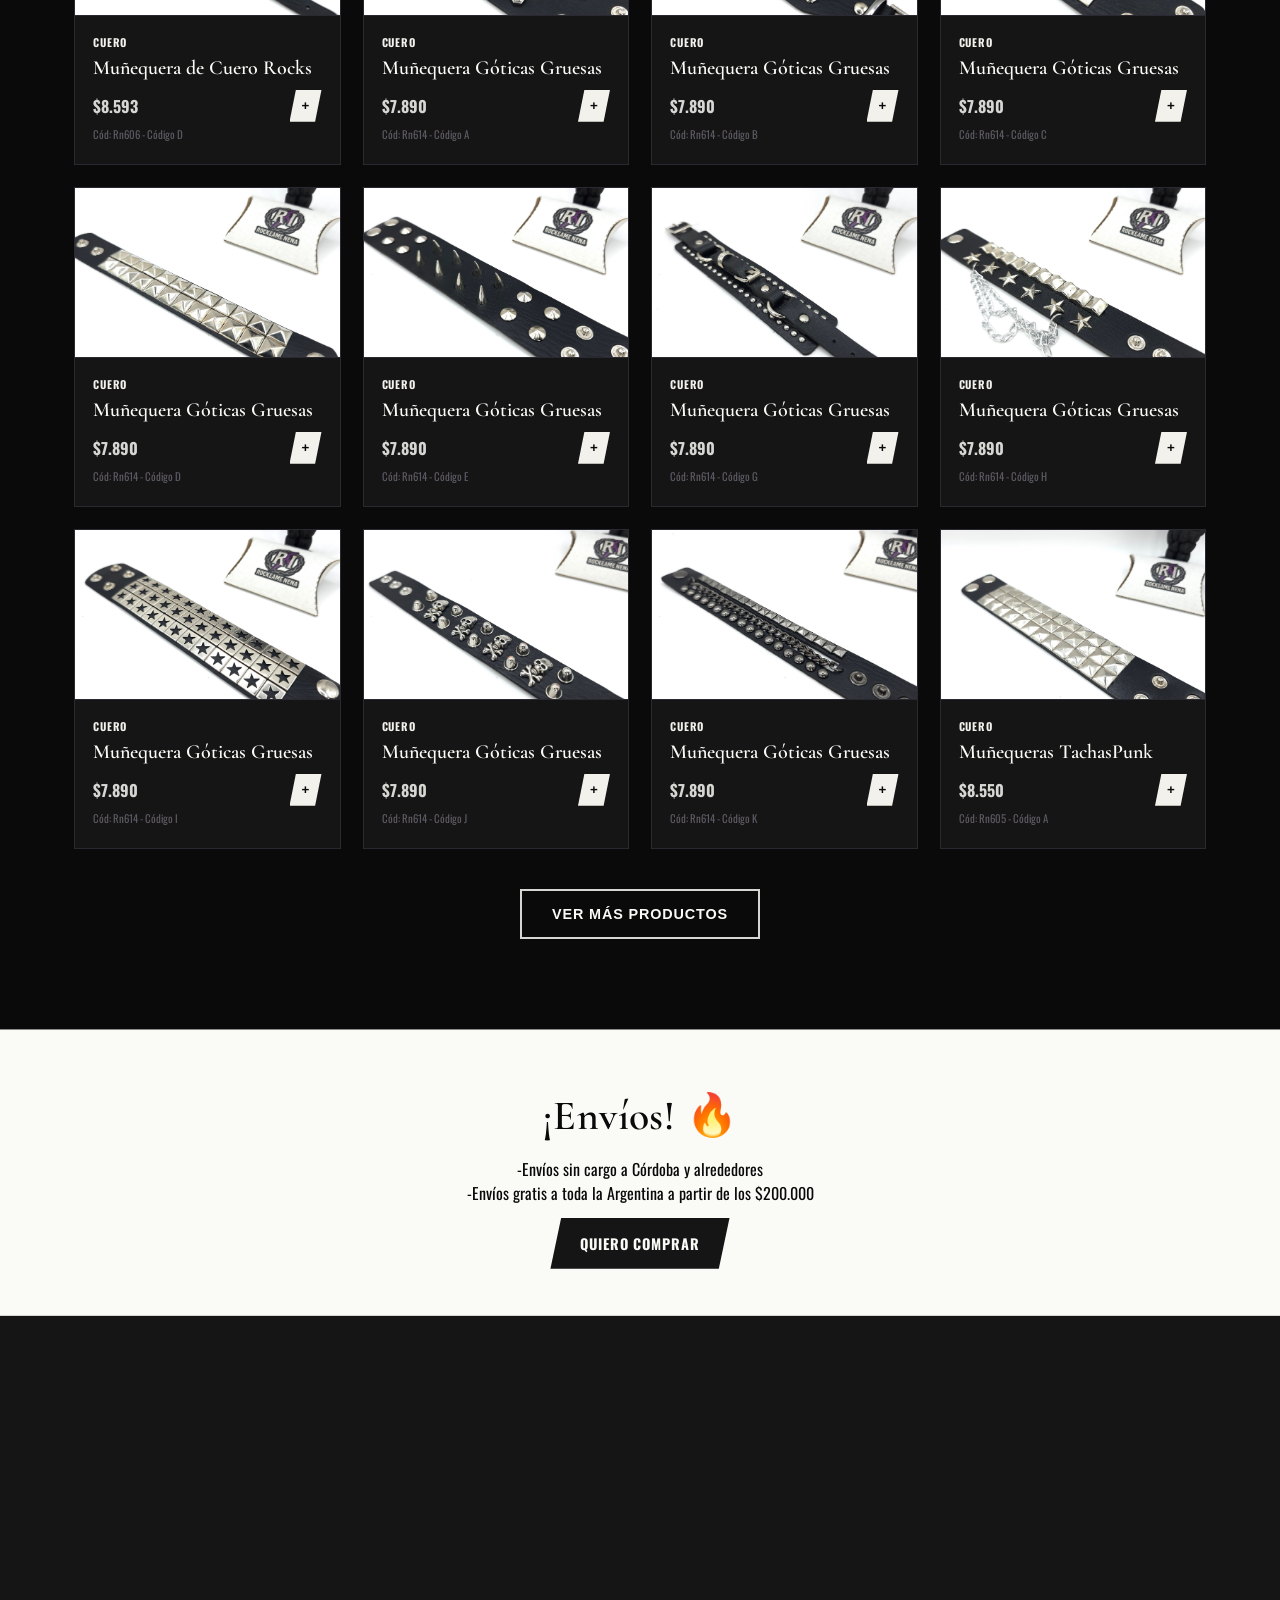
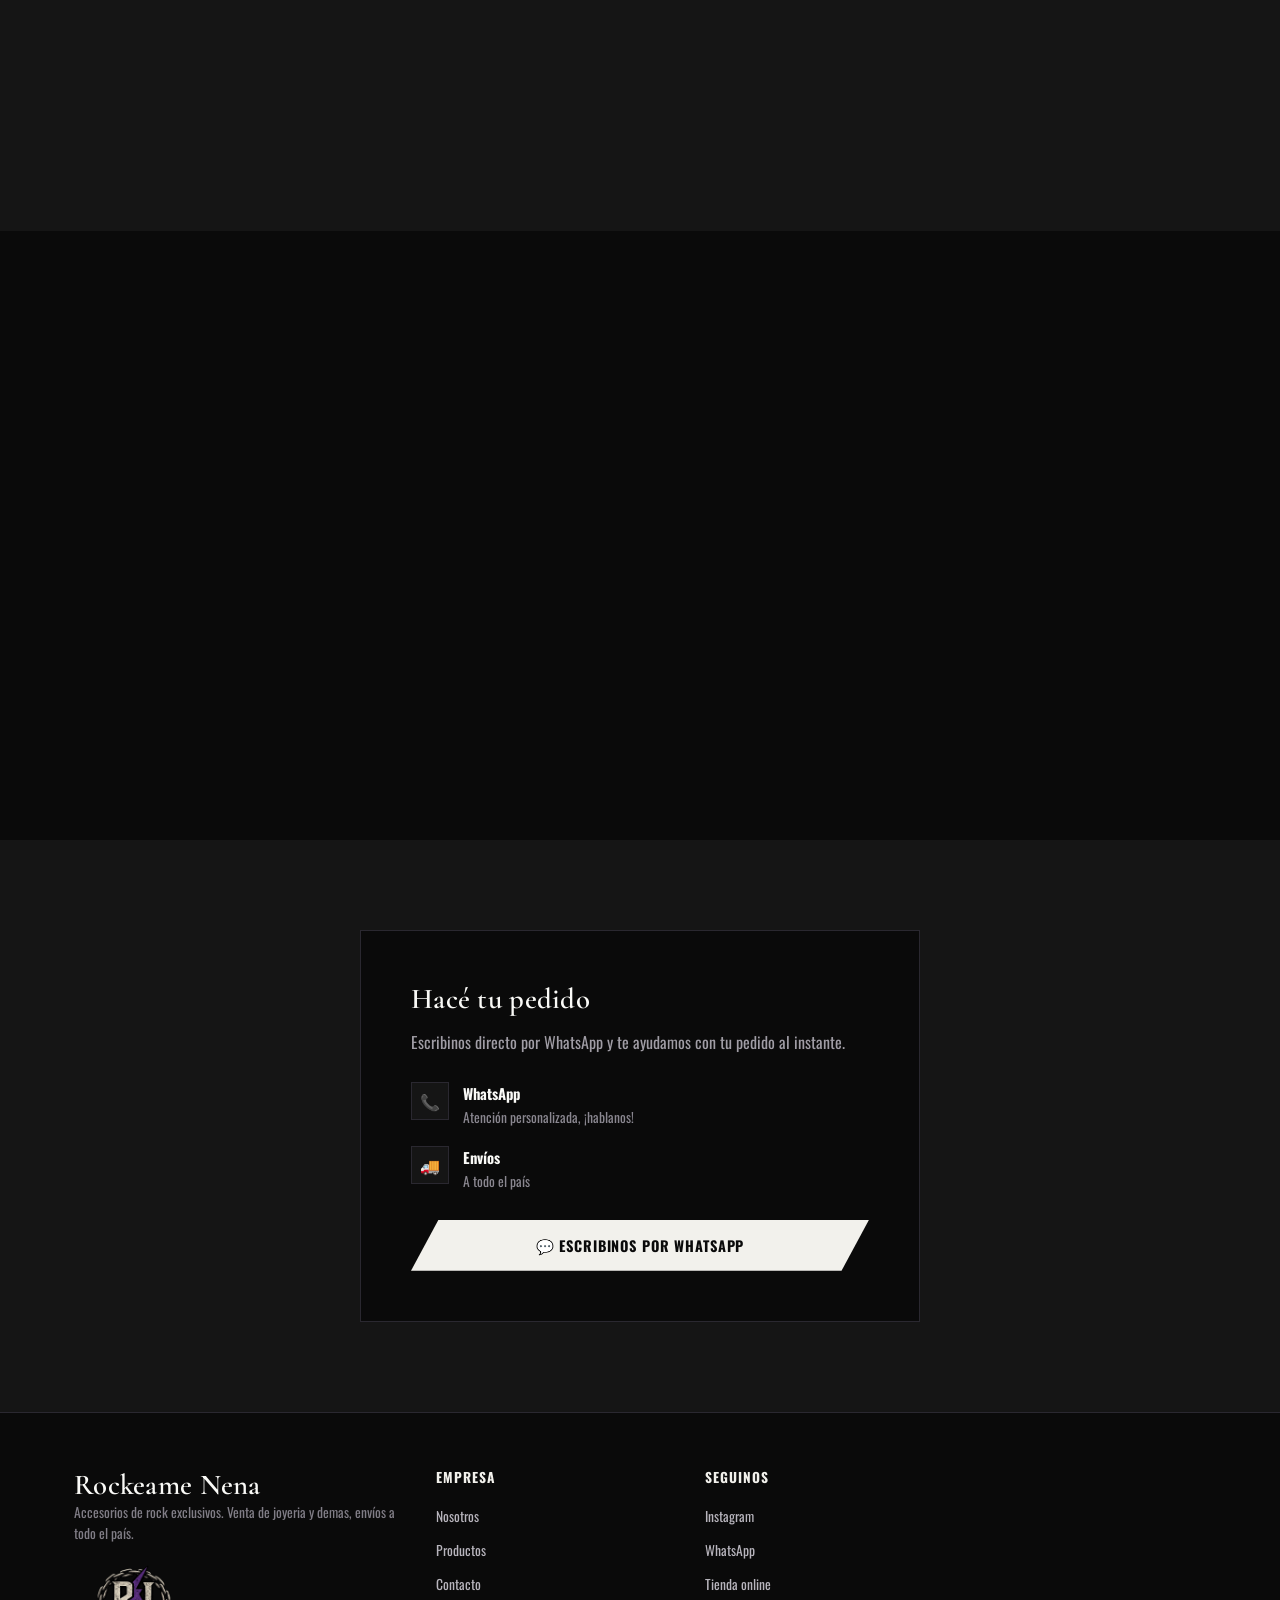
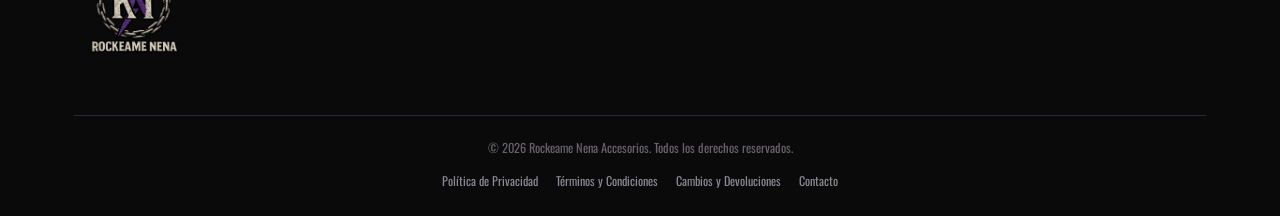
==== commit b2018754: "modifique unos textos de al mayor" ====
--- a/index.html
+++ b/index.html
@@ -4,7 +4,7 @@
 <meta charset="UTF-8">
 <meta name="viewport" content="width=device-width, initial-scale=1.0">
 <title>Rockeame Nena Accesorios | Accesorios de rock, acero y cuero</title>
-<meta name="description" content="Accesorios de rock: cadenas, anillos, aros, muñequeras de cuero y pulseras en acero. Ventas por mayor y menor, envíos a todo el país.">
+<meta name="description" content="Accesorios de rock: cadenas, anillos, aros, muñequeras de cuero y pulseras en acero. Venta de joyeria, envíos a todo el país.">
 <meta name="robots" content="index, follow">
 <meta property="og:title" content="Rockeame Nena Accesorios">
 <meta property="og:description" content="Accesorios de rock: cadenas, anillos, aros, muñequeras de cuero y pulseras en acero. Envíos a todo el país.">
@@ -226,7 +226,7 @@
     <div class="footer-grid">
       <div class="footer-brand">
         <a href="#" class="brand">Rockeame Nena</a>
-        <p>Accesorios de rock exclusivos. Ventas por mayor y menor, envíos a todo el país.</p>
+        <p>Accesorios de rock exclusivos. Venta de joyeria y demas, envíos a todo el país.</p>
         <img src="Otras%20imgs/RNsinfondo.png" alt="Rockeame Nena logo" class="footer-logo">
       </div>
       <div>
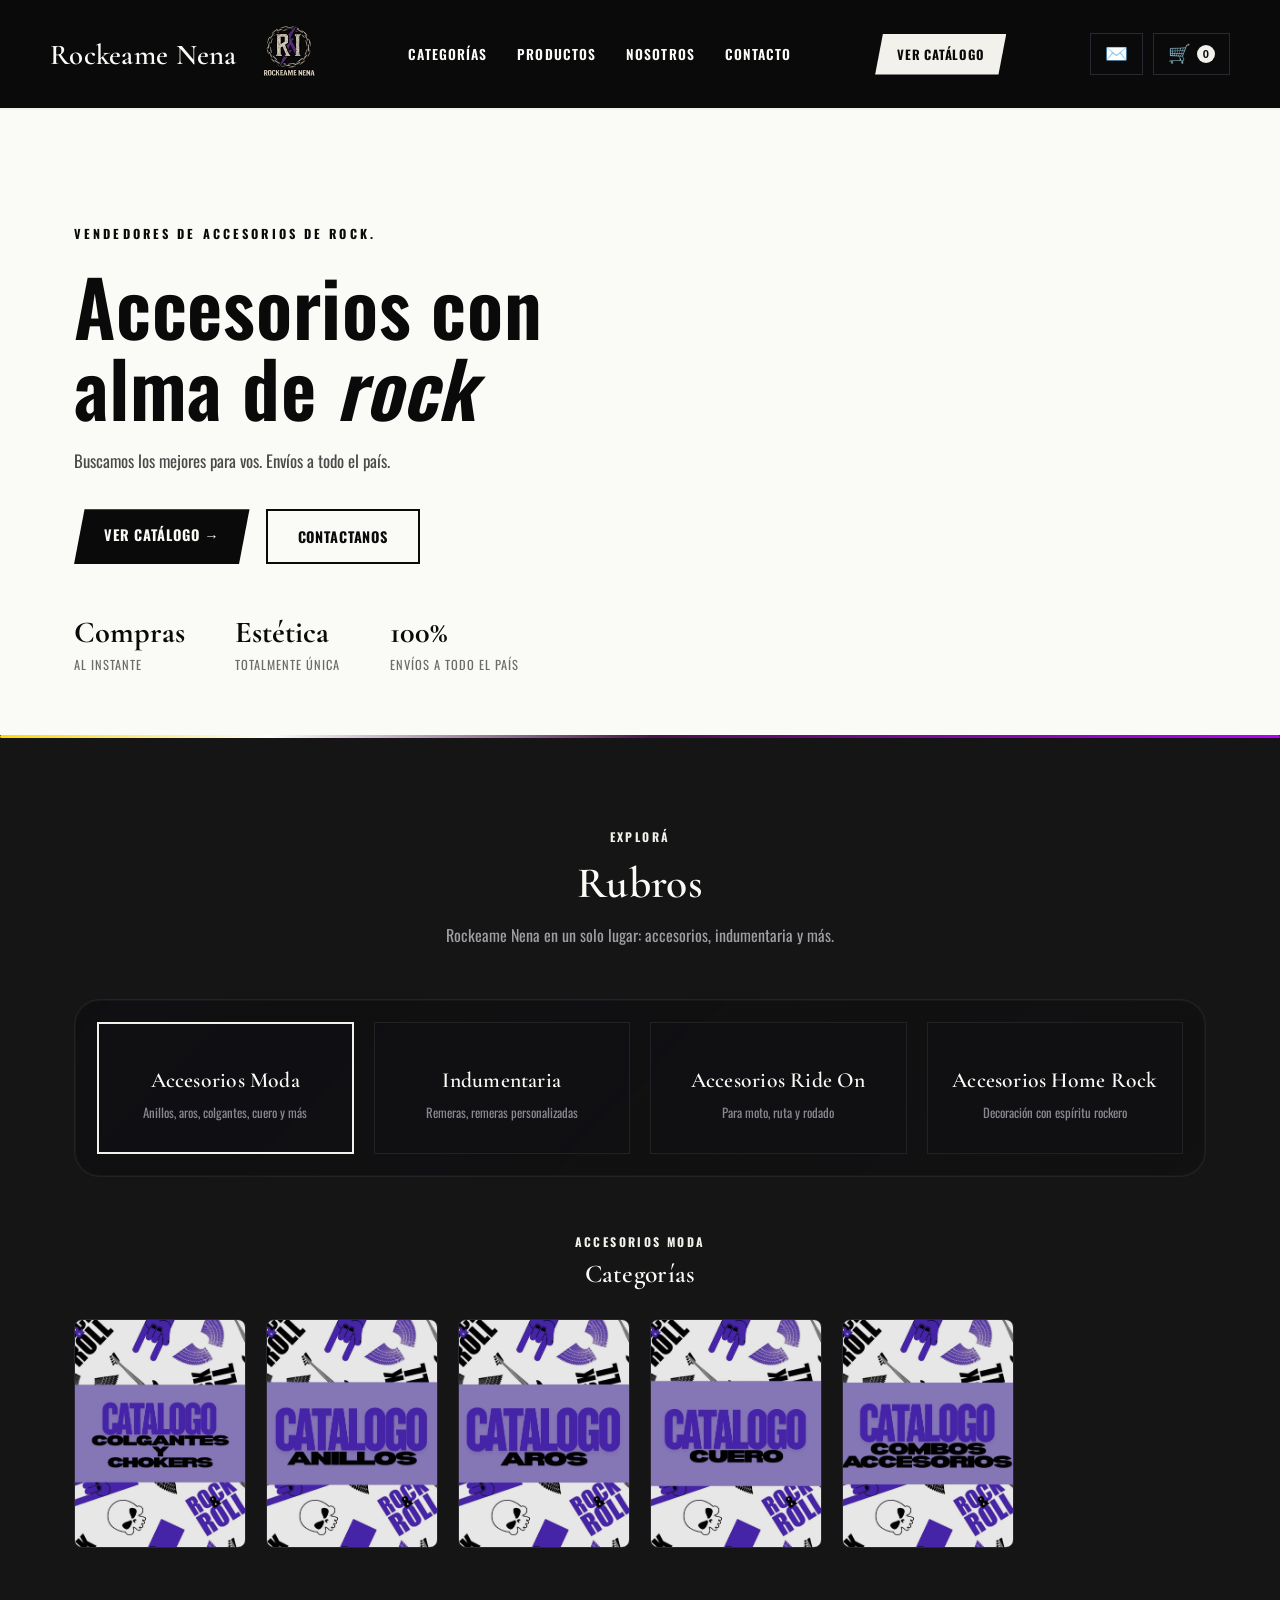
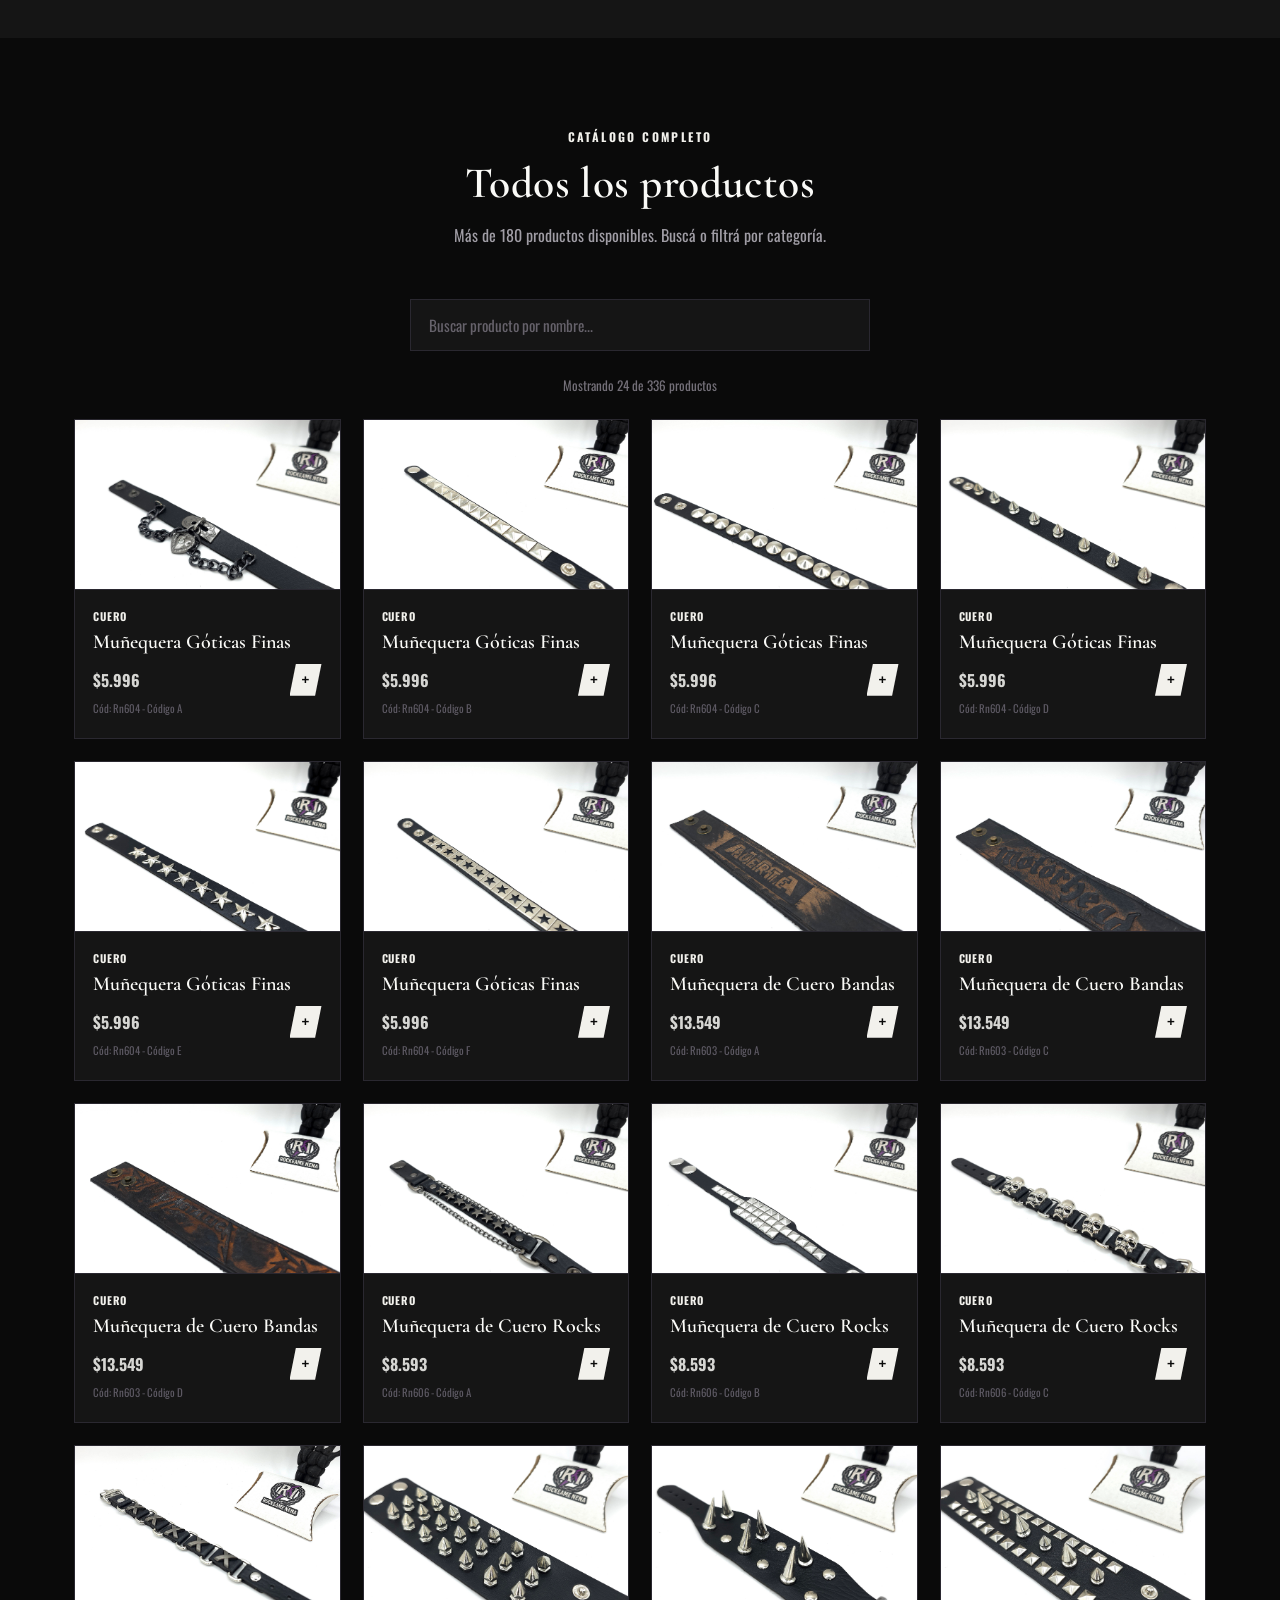
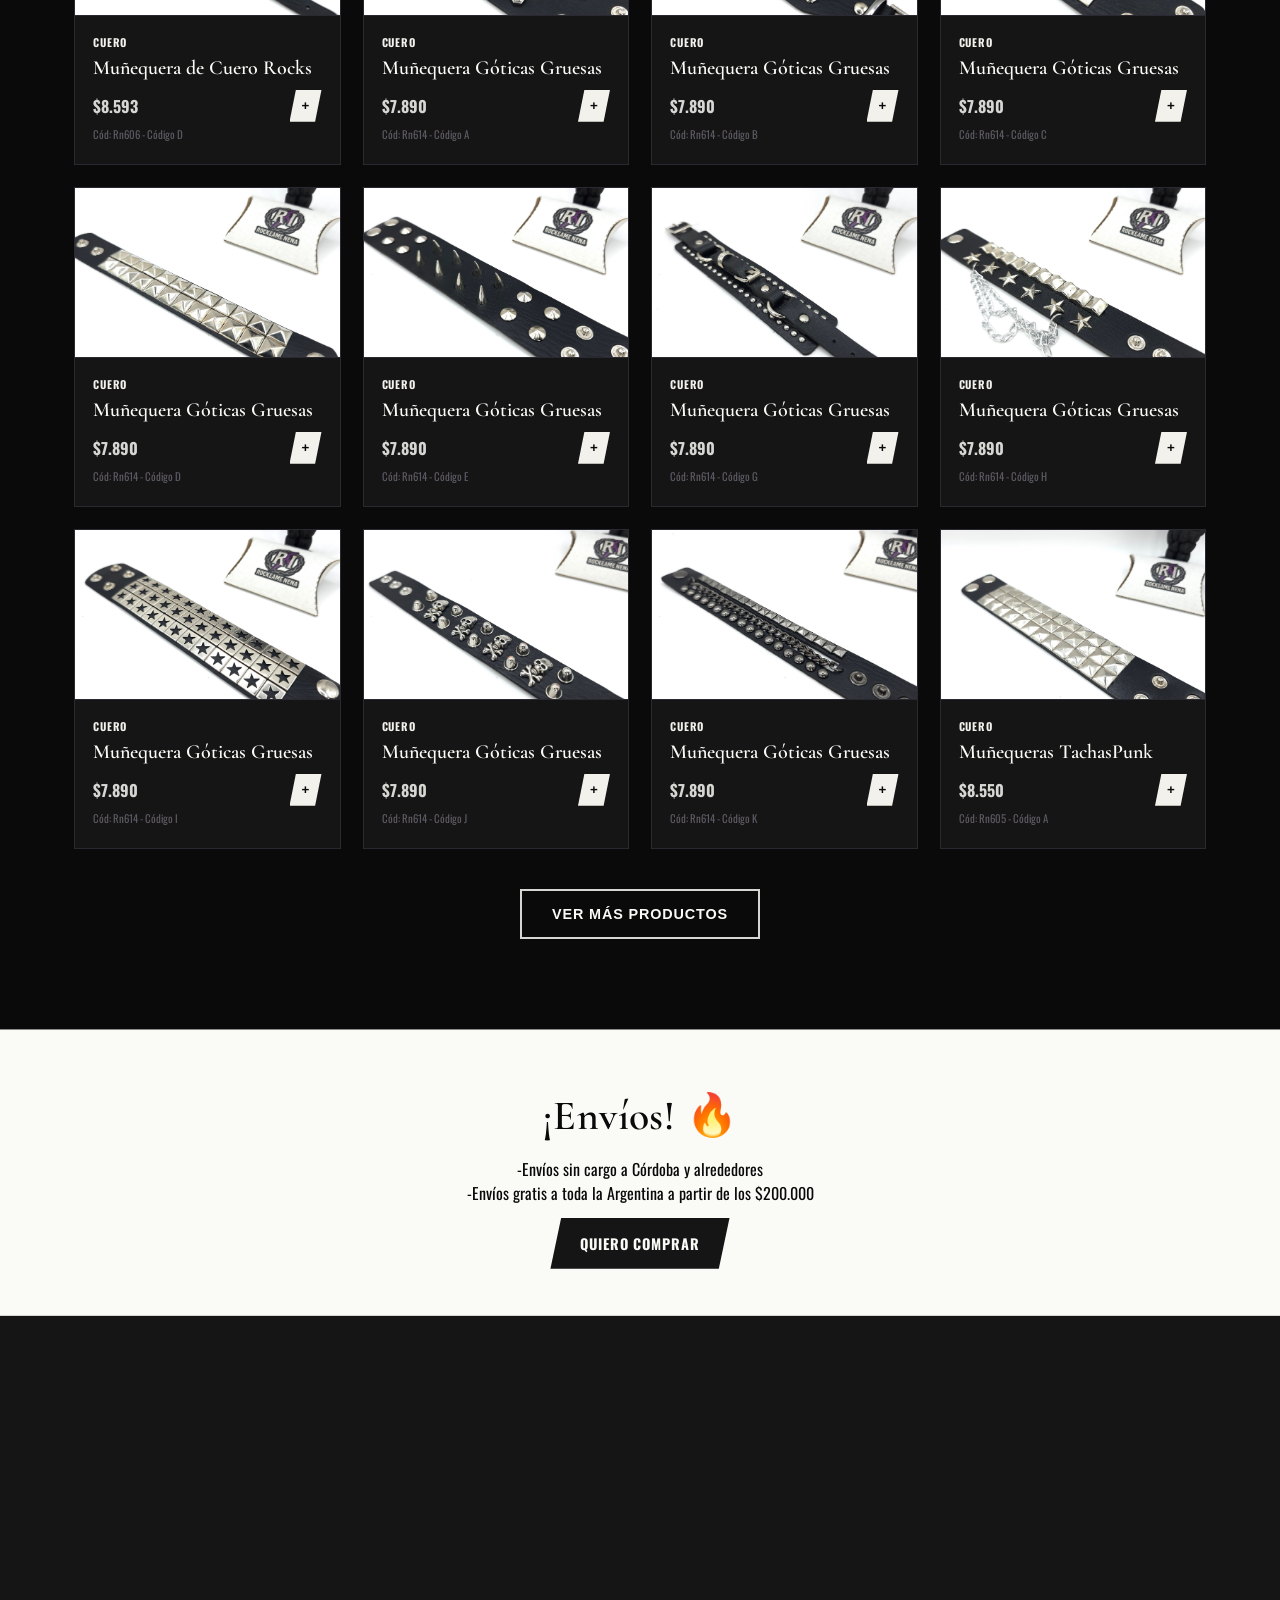
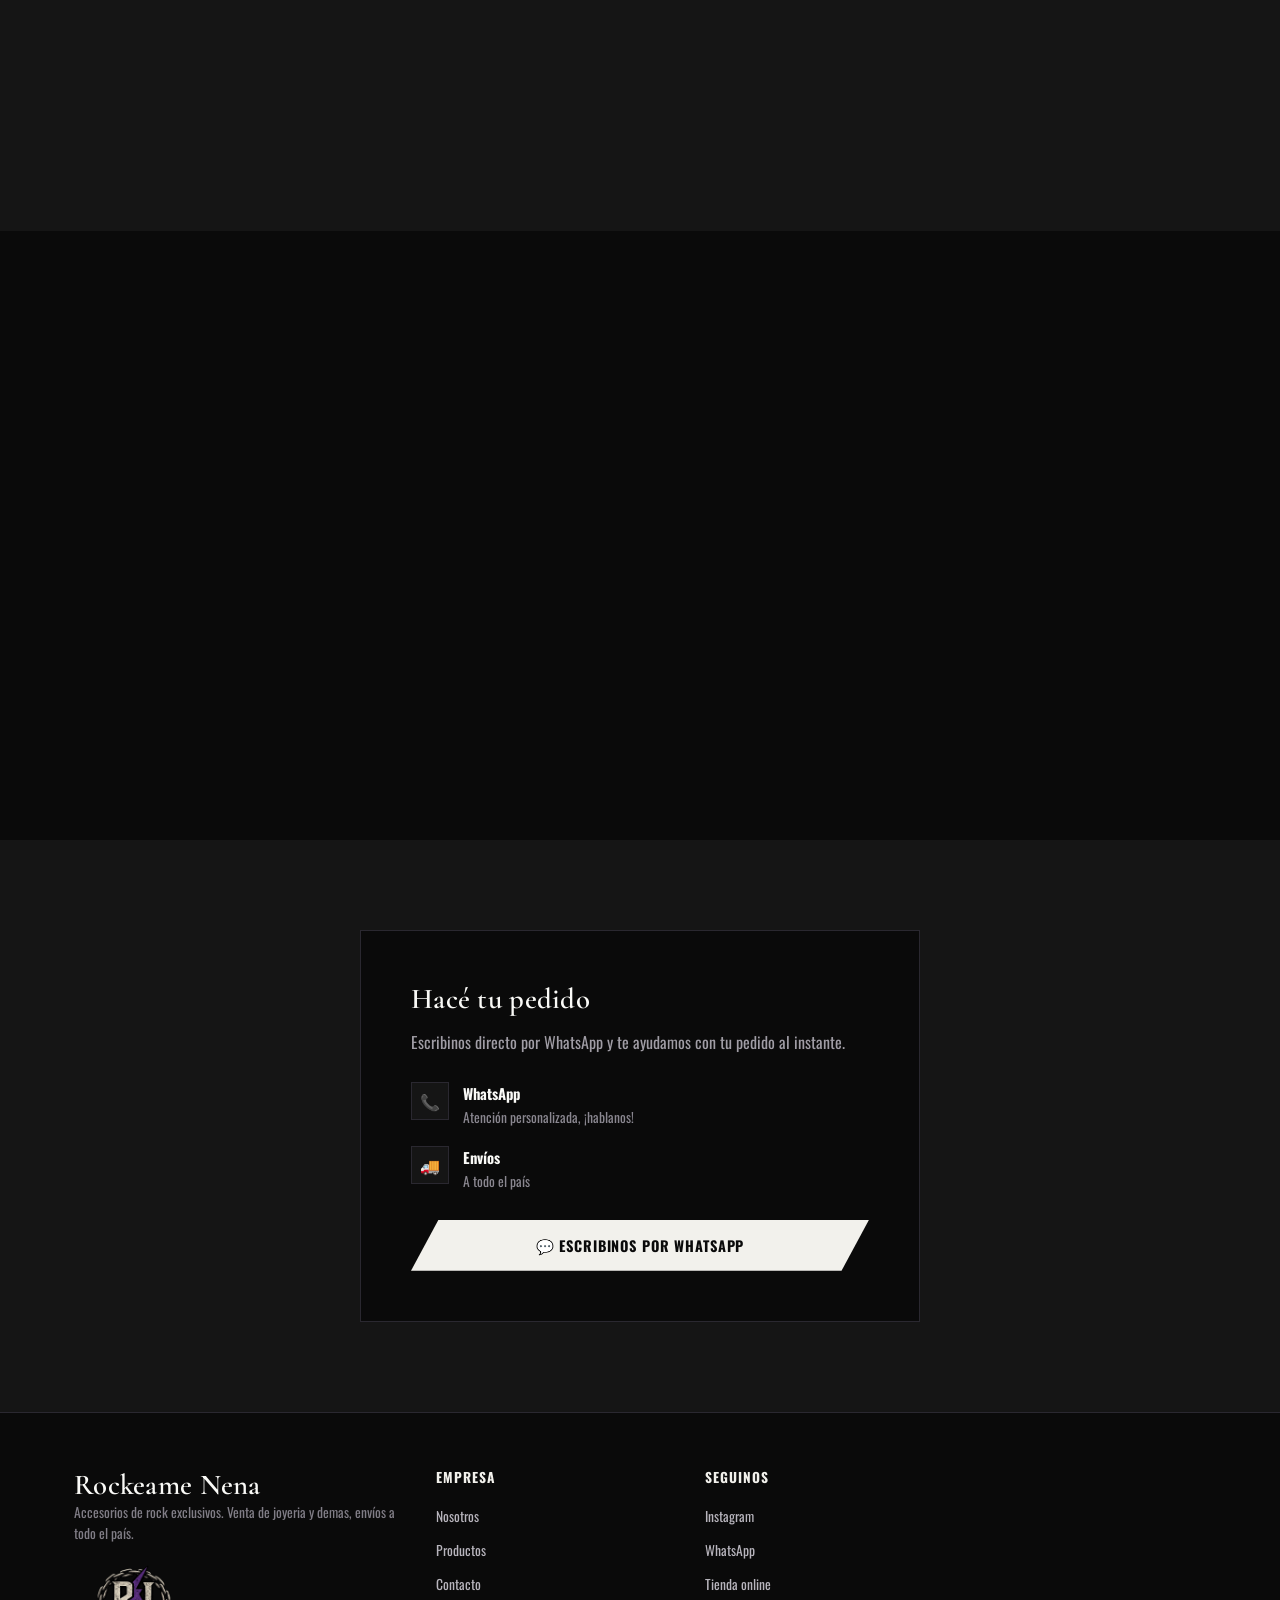
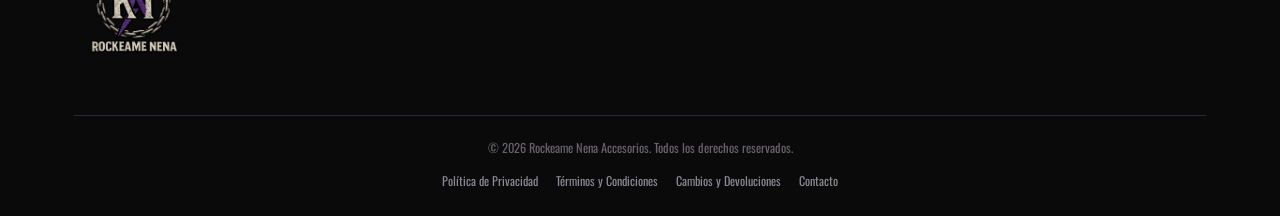
==== commit cc4b1f9f: "diseño web en celular, ajustes del hero" ====
--- a/index.html
+++ b/index.html
@@ -12,7 +12,7 @@
 <link rel="preconnect" href="https://fonts.googleapis.com">
 <link rel="preconnect" href="https://fonts.gstatic.com" crossorigin>
 <link href="https://fonts.googleapis.com/css2?family=Cormorant+Garamond:ital,wght@0,500;0,600;0,700;1,500;1,600&family=Oswald:wght@300;400;500;600;700&display=swap" rel="stylesheet">
-<link rel="stylesheet" href="style.css?v=2">
+<link rel="stylesheet" href="style.css?v=5">
 </head>
 <body>
 
--- a/style.css
+++ b/style.css
@@ -443,25 +443,55 @@
     footer ul li{ margin-bottom:8px; }
     footer ul a{ font-size:.72rem; }
 
-    /* Imagen del hero: se ve completa, debajo del texto, sin taparlo */
+    /* ===== HERO MÓVIL: blanco, compacto, imagen como gancho ===== */
+    section{ padding: 60px 0; }
+
+    .hero{
+      background: var(--blanco);
+      padding: 40px 24px 26px;
+      overflow: visible;
+      text-align: center;
+      display: flex;
+      flex-direction: column;
+      align-items: center;
+    }
+    /* Hace reordenables los elementos del hero en celular */
+    .hero-intro{ display: contents; }
+
+    .hero .eyebrow{ order:1; color:#444; font-size:.68rem; letter-spacing:.15em; margin:0 0 10px; }
+    .hero h1{ order:2; color:var(--negro); margin:0 0 4px; }
+    .hero p{ order:4; color:#555; margin:0 0 20px; }
+    .hero-actions{ order:5; width:100%; flex-direction:column; gap:12px; margin:0 0 22px; }
+    .hero-actions .btn-primary,
+    .hero-actions .btn-secondary{ width:100%; text-align:center; }
+
+    /* Imagen de la modelo: apenas debajo del título, bien visible */
     .hero-modelo{
+      order:3;
       display:block;
       position: static;
-      width: 62%;
-      max-width: 240px;
+      width: 64%;
+      max-width: 230px;
       max-height: none;
       opacity: 1;
-      margin: 10px auto 0;
+      margin: 8px auto 14px;
       pointer-events: none;
+      filter: drop-shadow(0 14px 22px rgba(0,0,0,.16));
     }
-    .hero{ overflow: visible; padding-bottom: 20px; }
-
-    section{ padding: 60px 0; }
-    .hero{ padding-top: 90px; }
-    .hero-actions{ flex-direction:column; gap:12px; }
-    .hero-actions .btn-primary,
-    .hero-actions .btn-secondary{ width:100%; text-align:center; }
-    .hero-strip{ gap: 26px; padding-bottom: 40px; }
+
+    /* Los 3 datos como tarjetitas suaves */
+    .hero-strip{ order:6; display:block; width:100%; padding-bottom:0; }
+    .strip-item{
+      display:flex; align-items:baseline; justify-content:space-between; gap:16px;
+      background:#F6F5F0;
+      border:1px solid #E7E5DE;
+      border-radius:10px;
+      padding:11px 16px;
+      margin-bottom:8px;
+      text-align:left;
+    }
+    .hero-strip .strip-item b{ font-size:1.3rem; color:var(--negro); }
+    .hero-strip .strip-item span{ color:#6d6a63; }
 
     .brand{ font-size: 1.4rem; }
     .brand-logo{ width: 52px; }
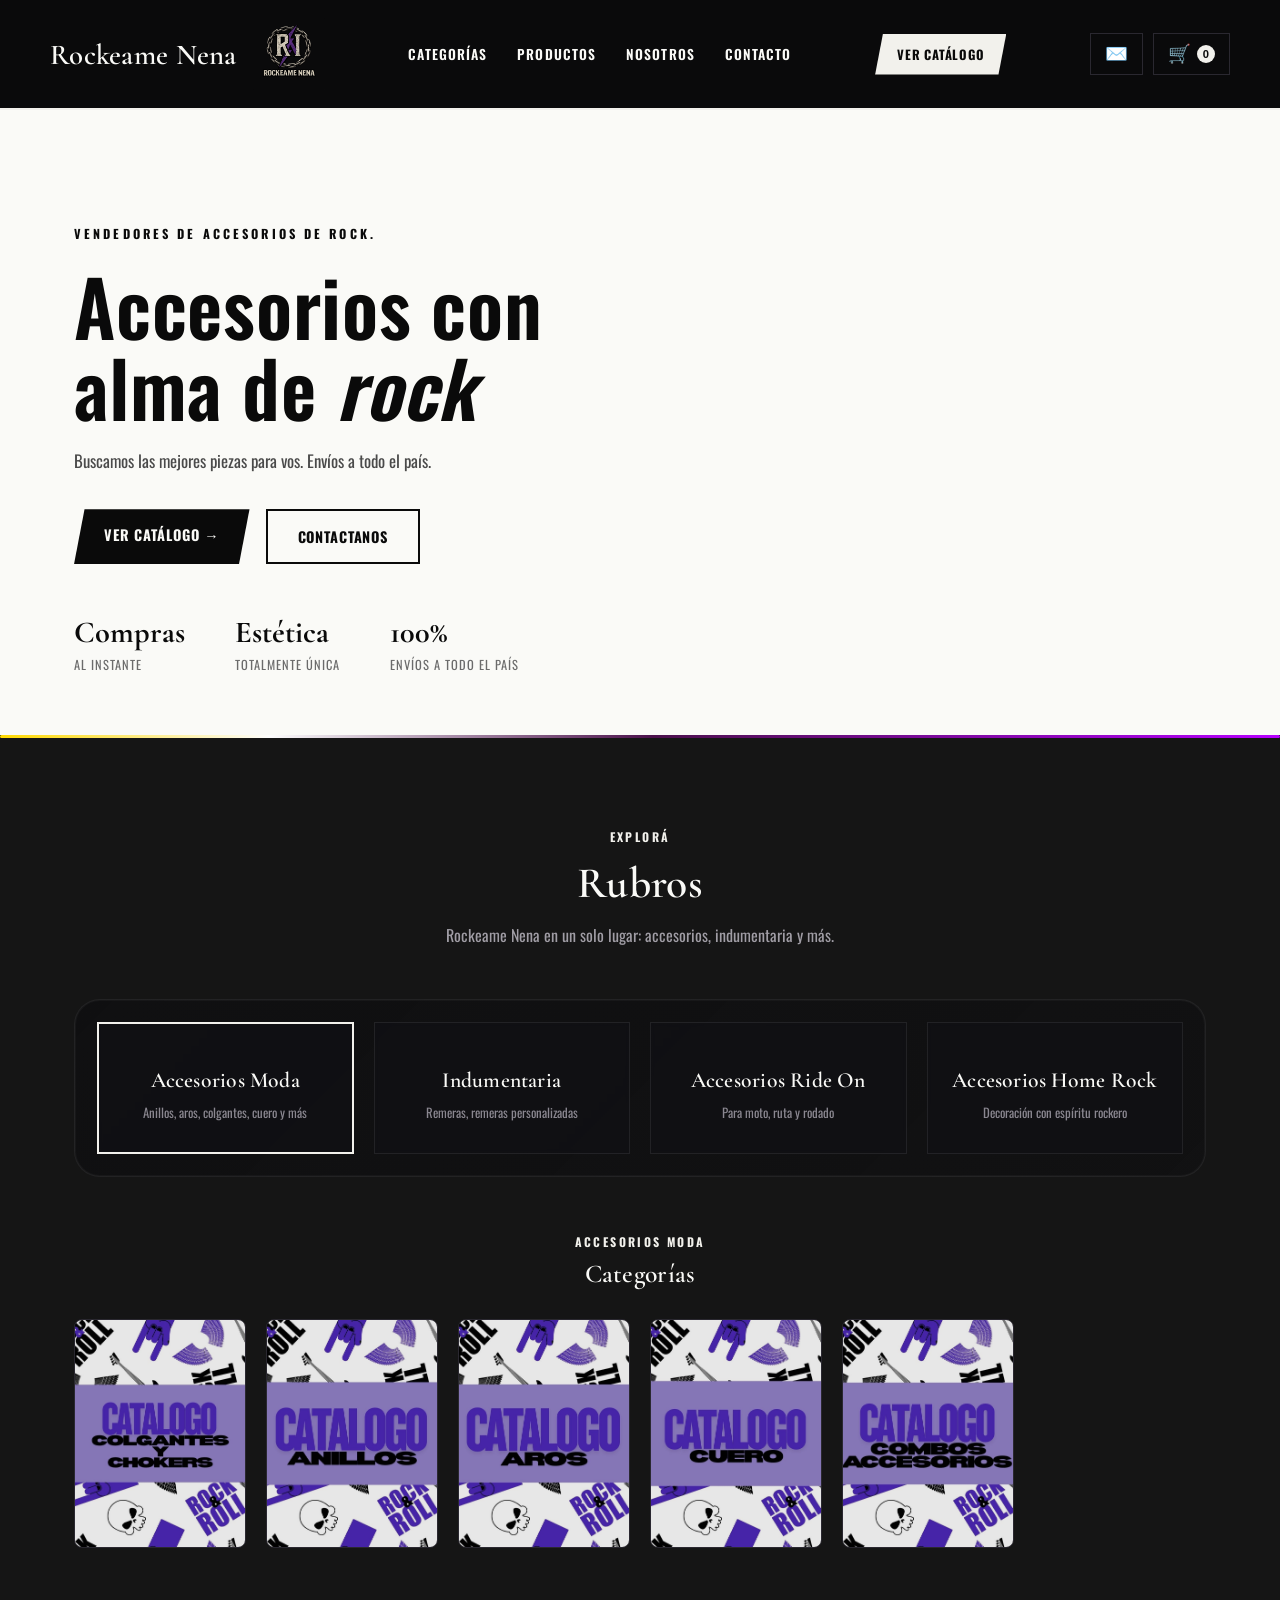
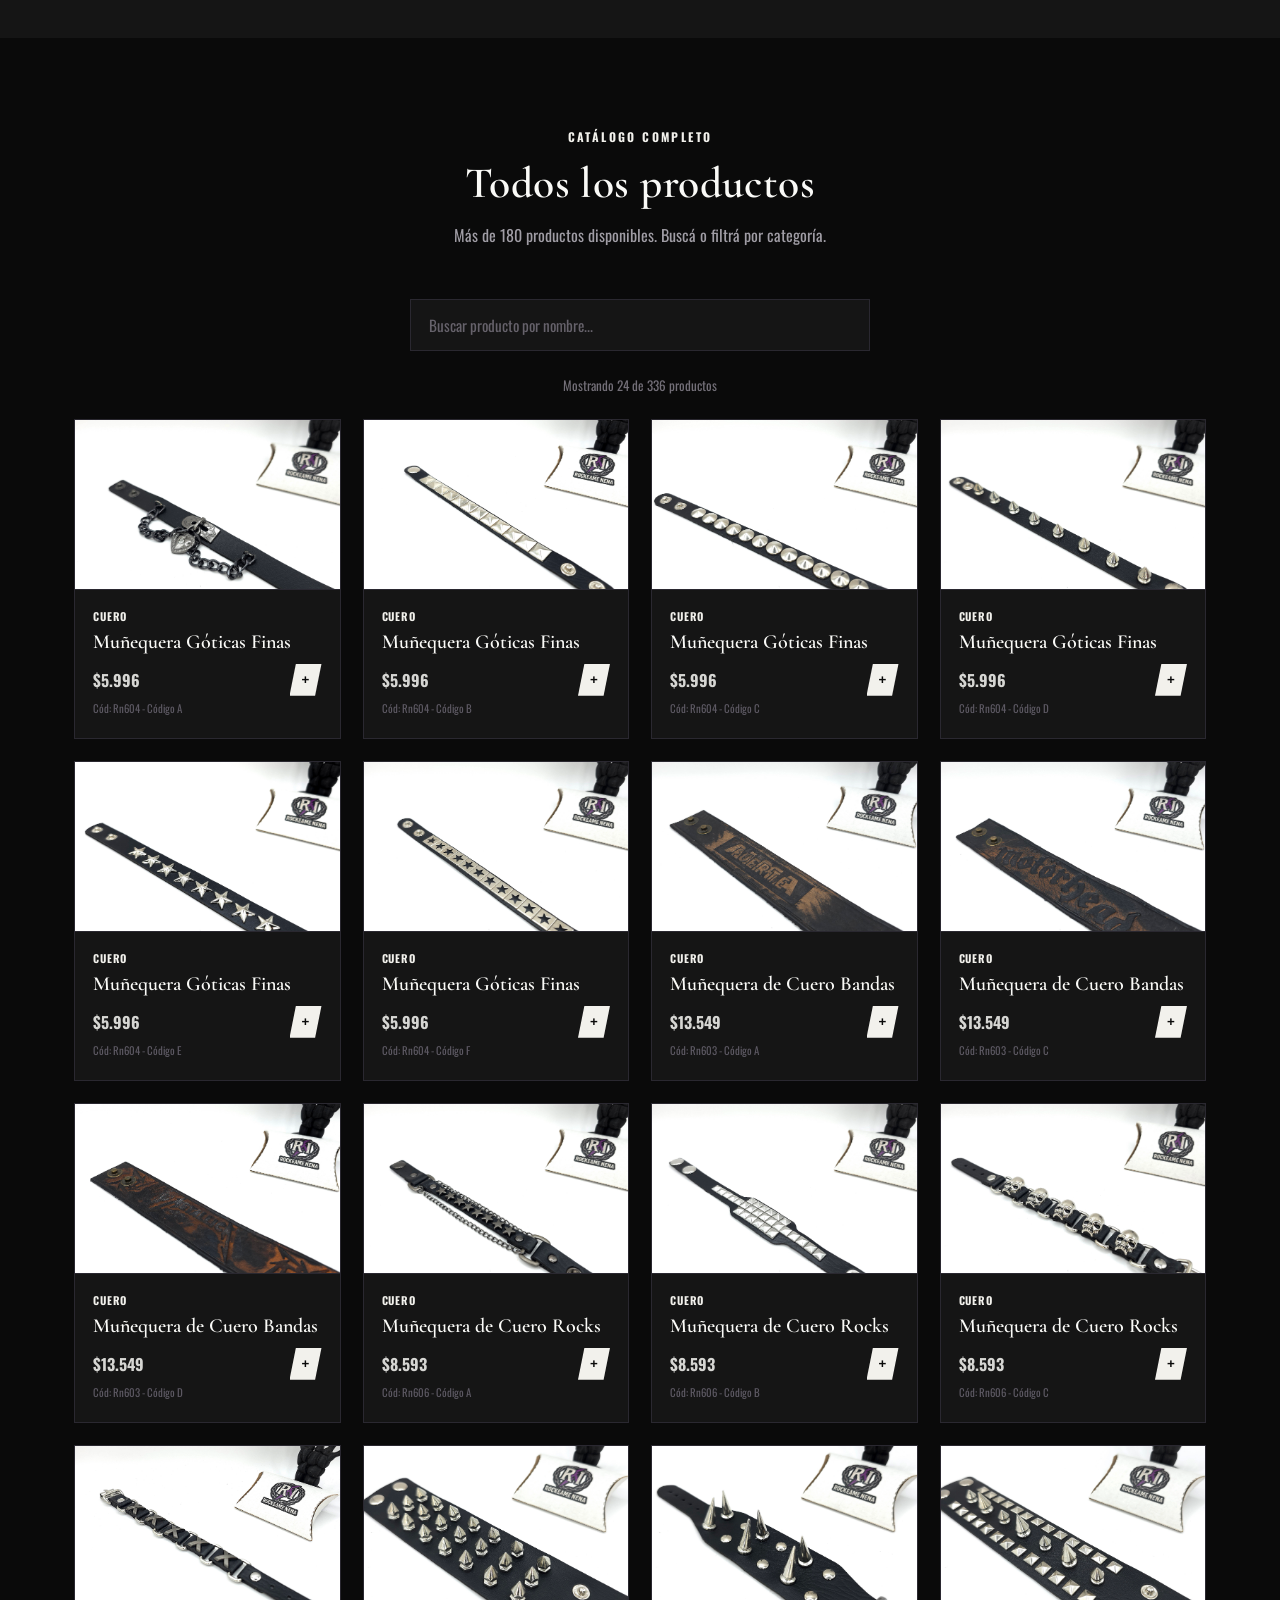
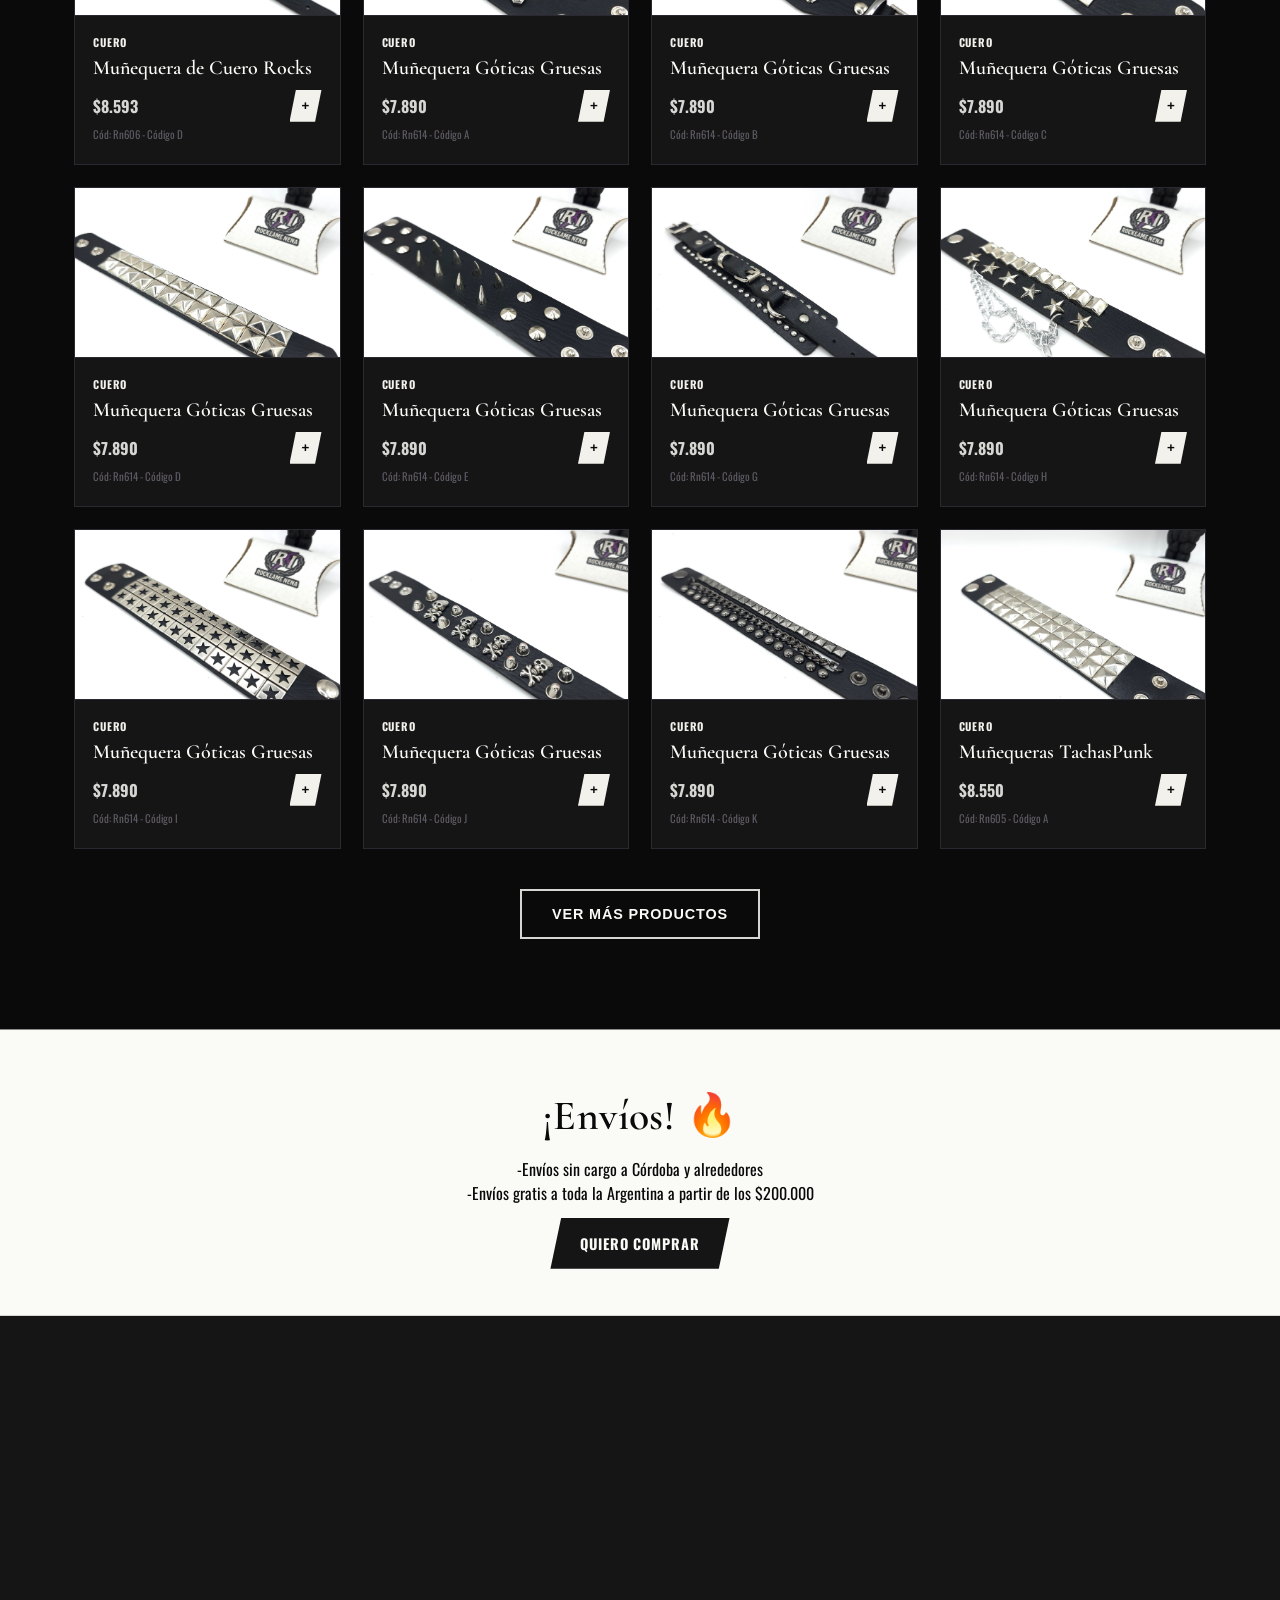
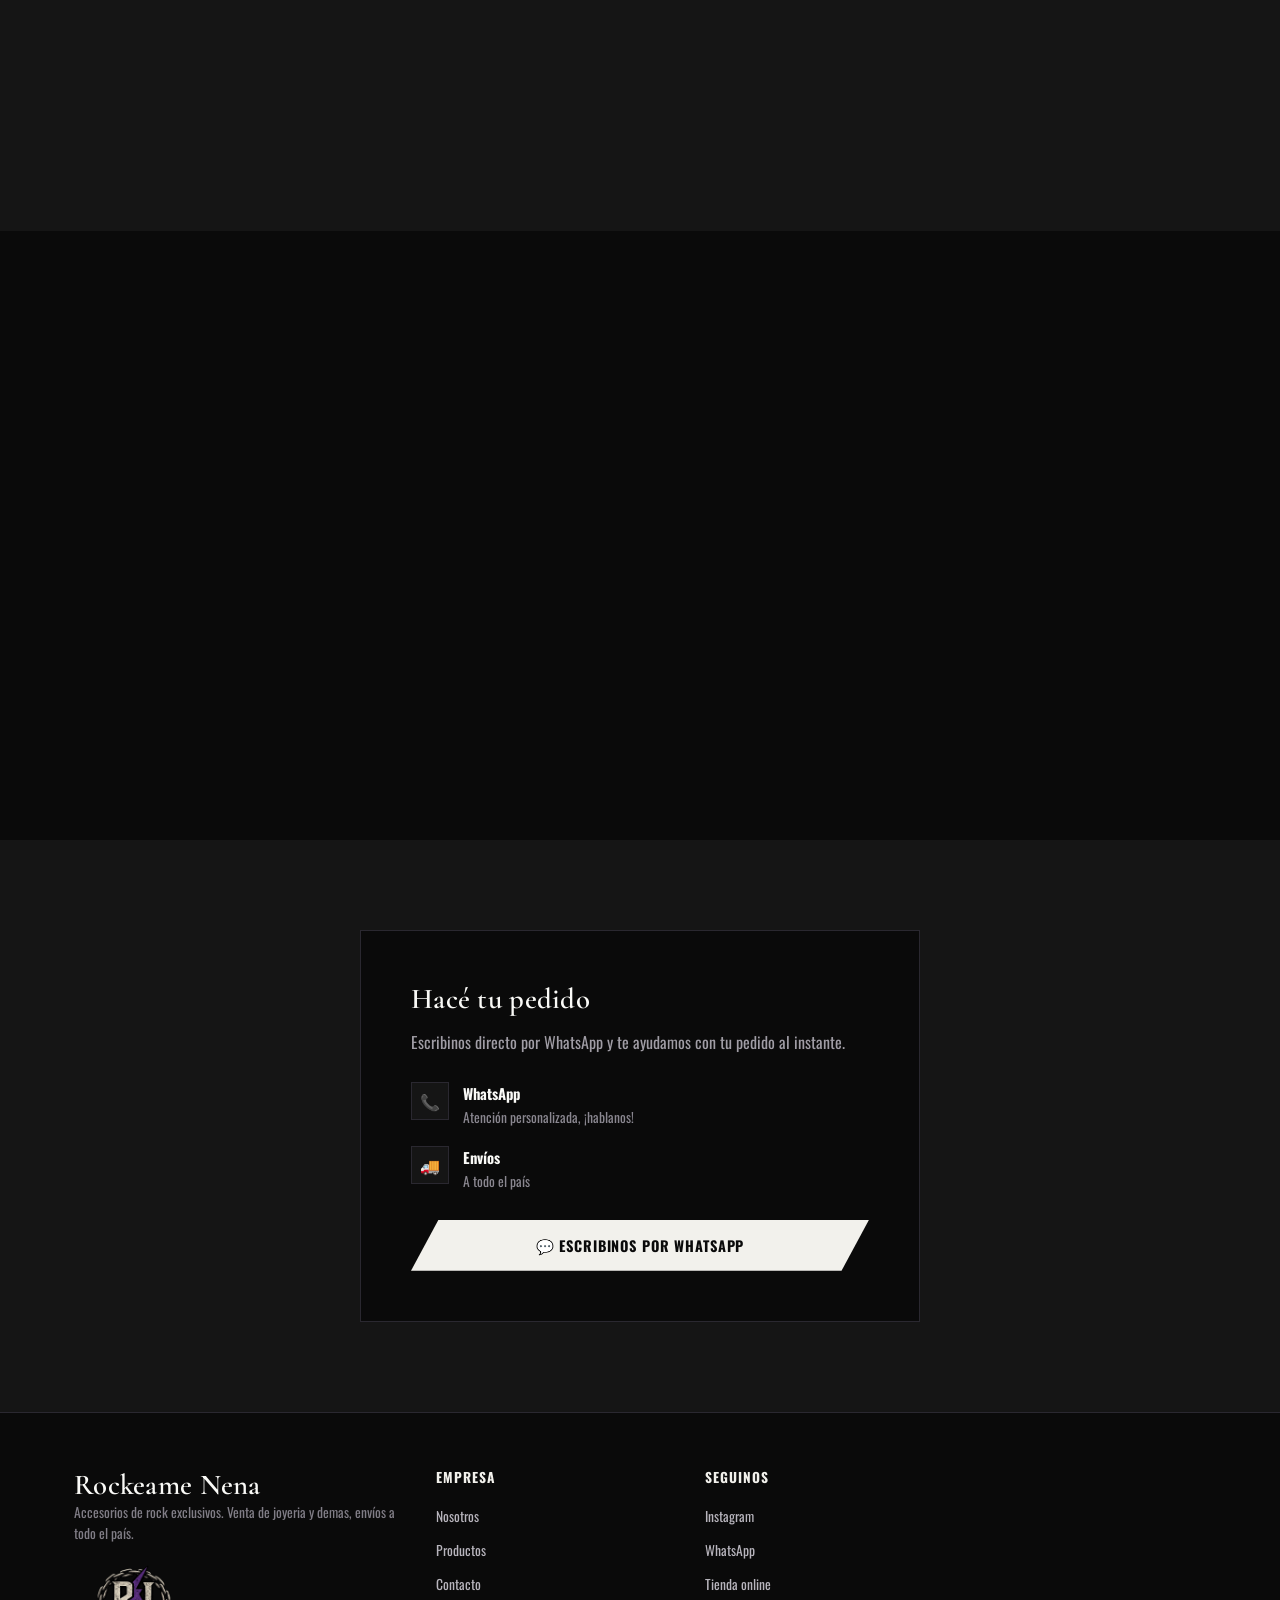
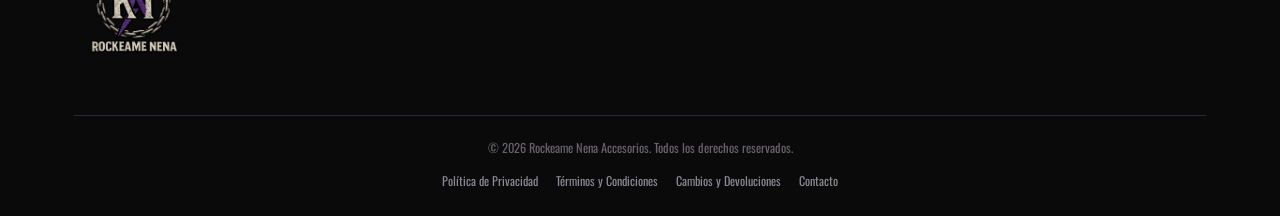
==== commit b5078346: "texto hero" ====
--- a/index.html
+++ b/index.html
@@ -45,7 +45,7 @@
   <div class="container hero-intro">
     <span class="eyebrow">Vendedores de accesorios de rock.</span>
     <h1>Accesorios con <br>alma de <span>rock</span></h1>
-    <p>Buscamos los mejores para vos. Envíos a todo el país.</p>
+    <p>Buscamos las mejores piezas para vos. Envíos a todo el país.</p>
     <div class="hero-actions">
       <a href="#productos" class="btn-primary">Ver catálogo →</a>
       <a href="#contacto" class="btn-secondary">Contactanos</a>
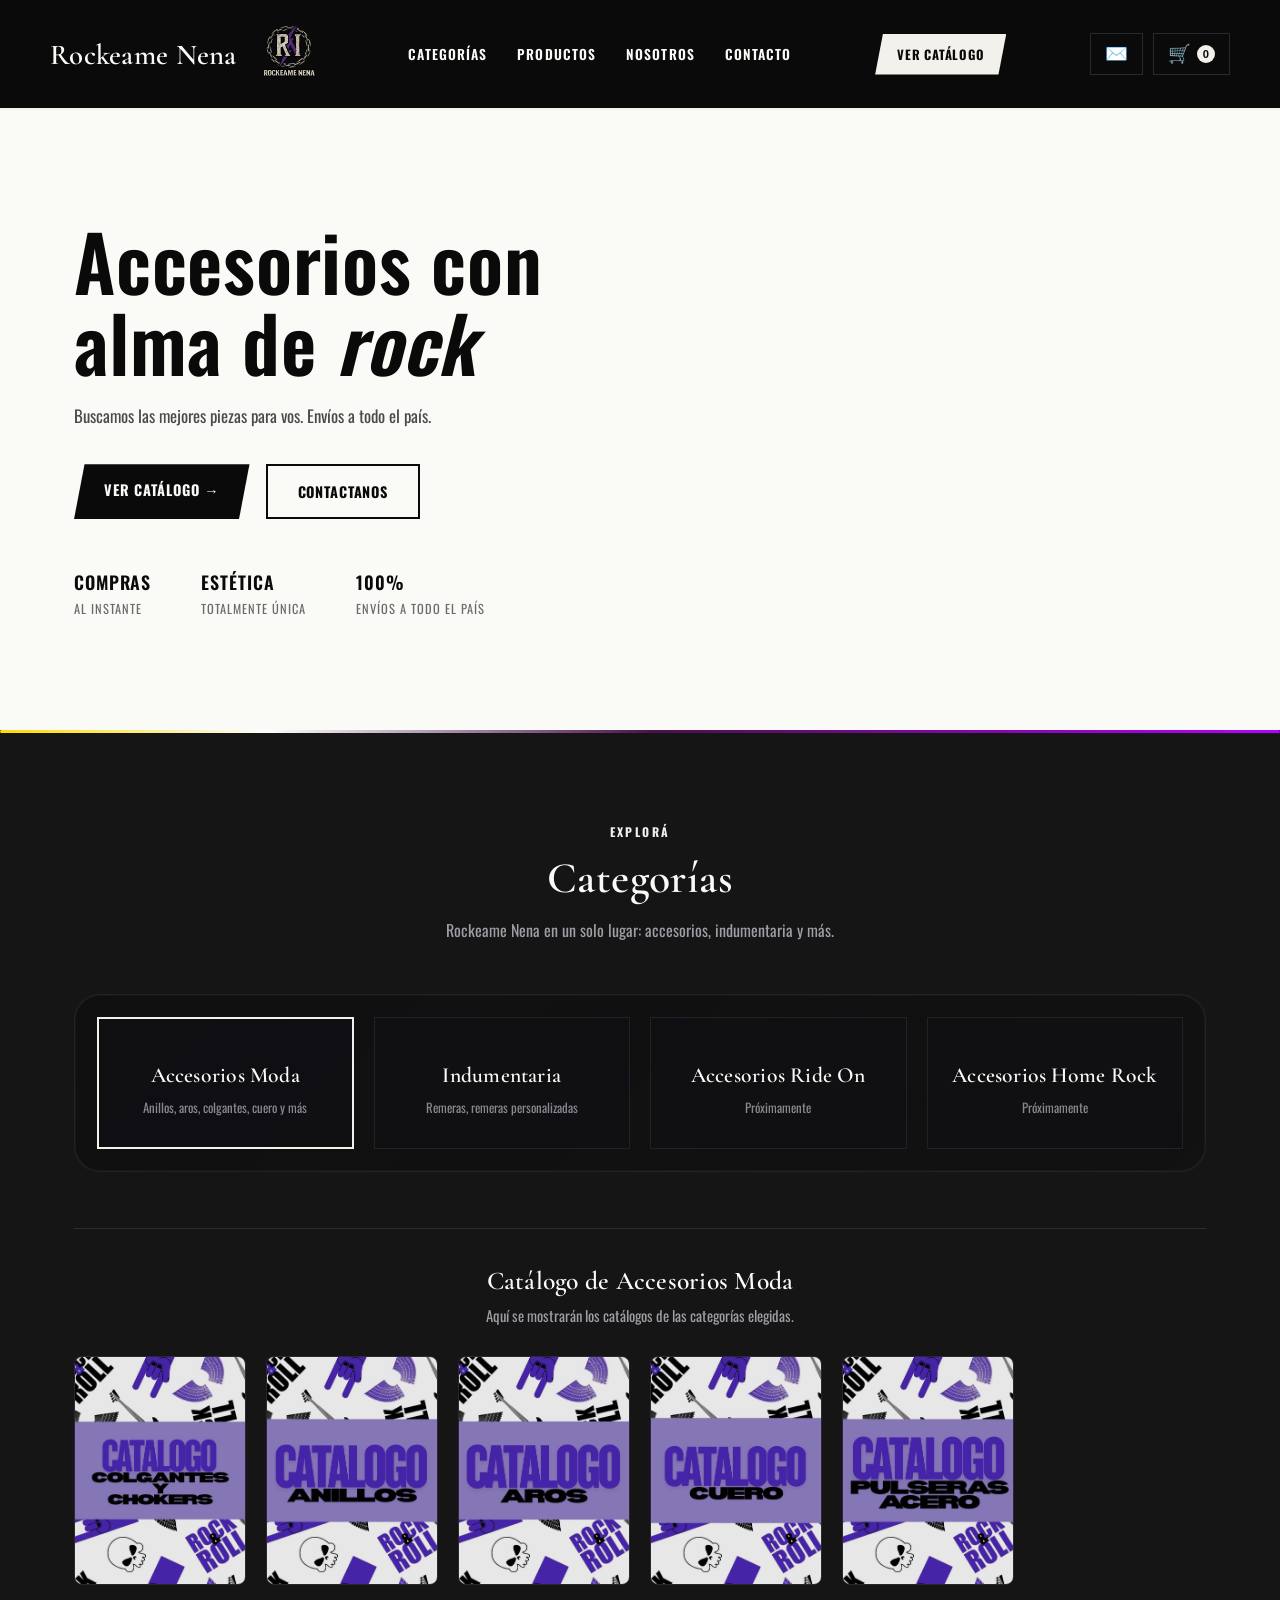
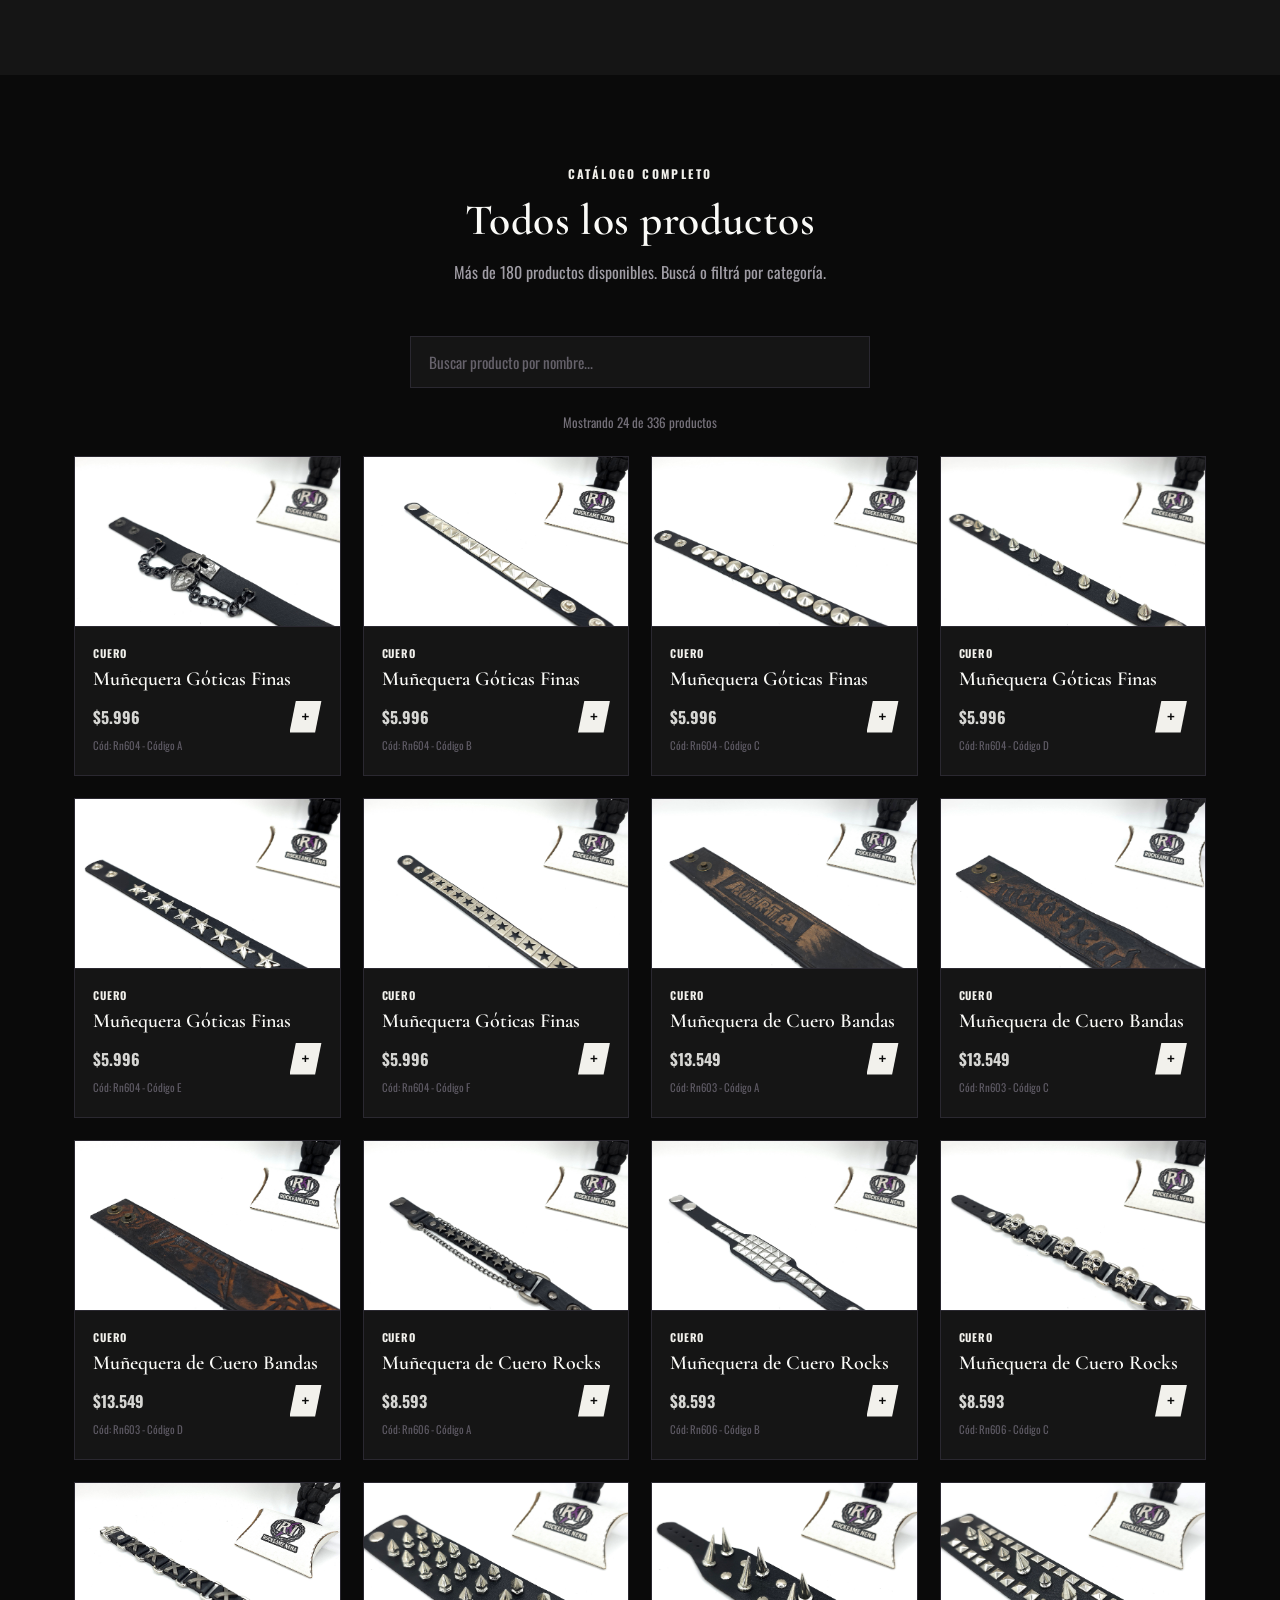
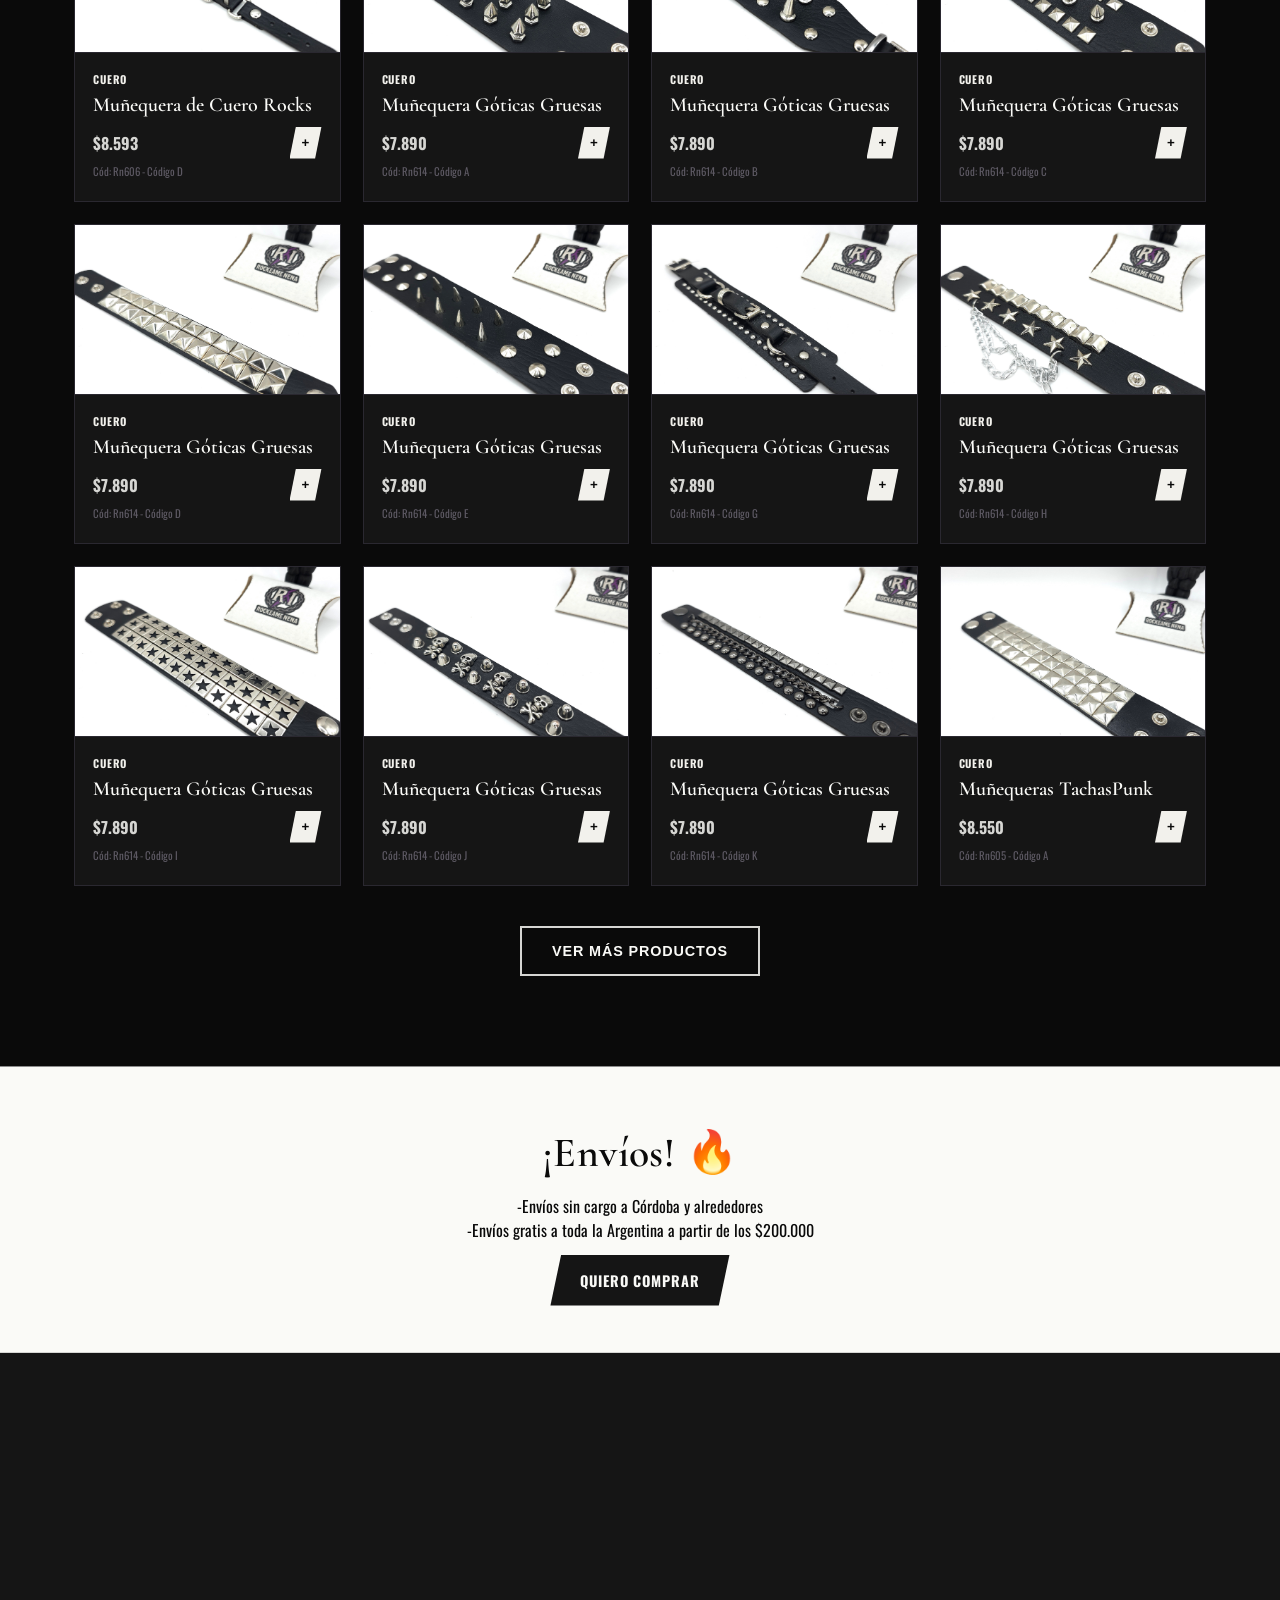
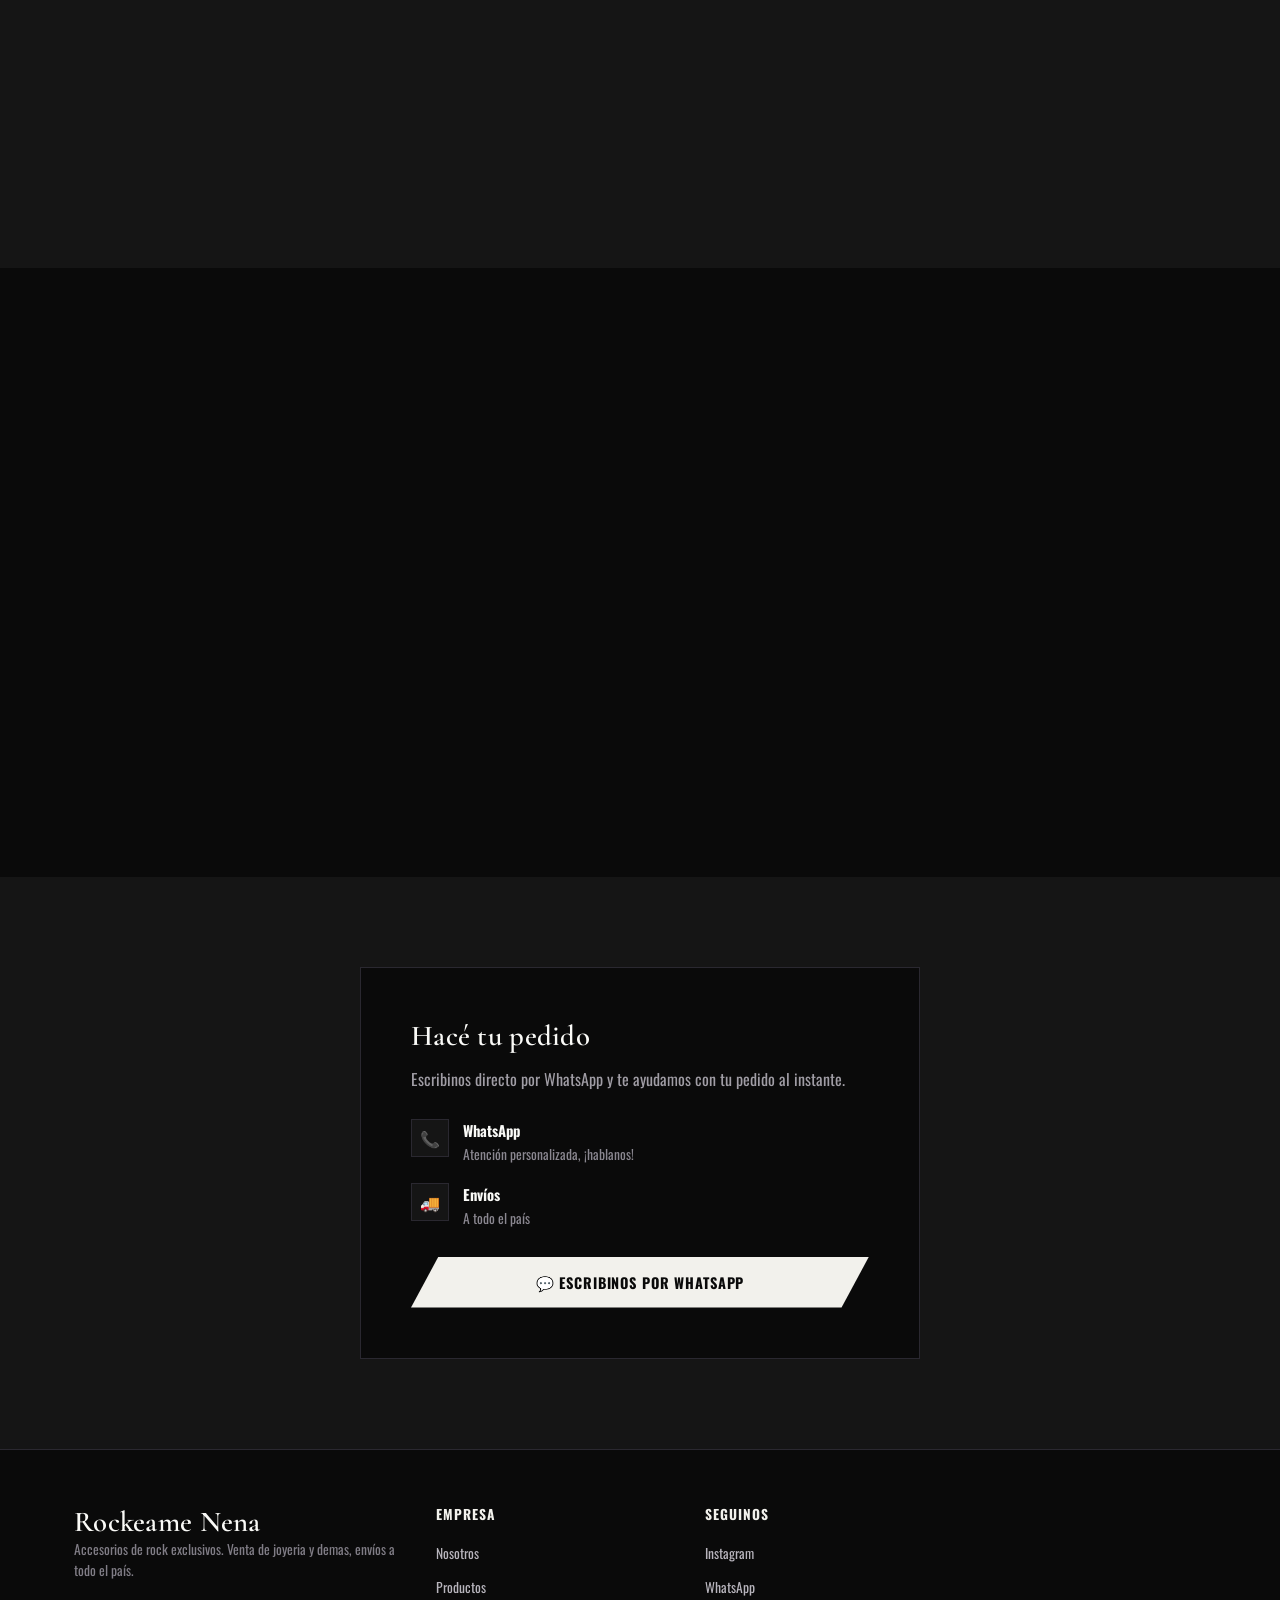
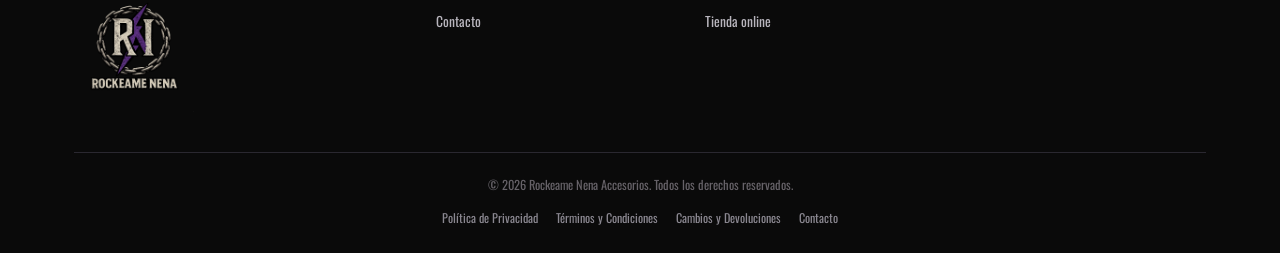
==== commit 683fbe78: "hice modificaciones de diseño q pidio eze y agregue el catologo de pulseras" ====
--- a/index.html
+++ b/index.html
@@ -12,7 +12,7 @@
 <link rel="preconnect" href="https://fonts.googleapis.com">
 <link rel="preconnect" href="https://fonts.gstatic.com" crossorigin>
 <link href="https://fonts.googleapis.com/css2?family=Cormorant+Garamond:ital,wght@0,500;0,600;0,700;1,500;1,600&family=Oswald:wght@300;400;500;600;700&display=swap" rel="stylesheet">
-<link rel="stylesheet" href="style.css?v=5">
+<link rel="stylesheet" href="style.css?v=7">
 </head>
 <body>
 
@@ -43,7 +43,6 @@
 
 <section class="hero">
   <div class="container hero-intro">
-    <span class="eyebrow">Vendedores de accesorios de rock.</span>
     <h1>Accesorios con <br>alma de <span>rock</span></h1>
     <p>Buscamos las mejores piezas para vos. Envíos a todo el país.</p>
     <div class="hero-actions">
@@ -71,7 +70,7 @@
   <div class="container">
     <div class="section-head reveal">
       <span class="kicker">Explorá</span>
-      <h2>Rubros</h2>
+      <h2>Categorías</h2>
       <p>Rockeame Nena en un solo lugar: accesorios, indumentaria y más.</p>
     </div>
 
@@ -89,26 +88,26 @@
       <div class="rubro-card rubro-activo reveal reveal-stagger" style="--reveal-delay:0.12s" data-rubro="ride-on">
         <span class="ico"></span>
         <h3>Accesorios Ride On</h3>
-        <span>Para moto, ruta y rodado</span>
+        <span>Próximamente</span>
       </div>
       <div class="rubro-card rubro-activo reveal reveal-stagger" style="--reveal-delay:0.18s" data-rubro="home-rock">
         <span class="ico"></span>
         <h3>Accesorios Home Rock</h3>
-        <span>Decoración con espíritu rockero</span>
+        <span>Próximamente</span>
       </div>
     </div>
 
     <div class="rubro-detalle">
       <div class="rubro-detalle-head reveal">
-        <span class="kicker">Accesorios Moda</span>
-        <h3>Categorías</h3>
+        <h3>Catálogo de Accesorios Moda</h3>
+        <p class="rubro-detalle-texto">Aquí se mostrarán los catálogos de las categorías elegidas.</p>
       </div>
       <div class="cat-grid">
         <div class="cat-card reveal reveal-stagger" style="--reveal-delay:0.0s" data-categoria="Colgantes y cadenas de acero" data-rubro-grupo="moda"><img class="ico" src="Otras%20imgs/colgantesLOGO.jpeg" alt="Colgantes y cadenas"></div>
         <div class="cat-card reveal reveal-stagger" style="--reveal-delay:0.06s" data-categoria="Anillos de acero" data-rubro-grupo="moda"><img class="ico" src="Otras%20imgs/anillosLOGO.jpeg" alt="Anillos"></div>
         <div class="cat-card reveal reveal-stagger" style="--reveal-delay:0.12s" data-categoria="Aros de acero" data-rubro-grupo="moda"><img class="ico" src="Otras%20imgs/arosLOGO.jpeg" alt="Aros"></div>
         <div class="cat-card reveal reveal-stagger" style="--reveal-delay:0.18s" data-categoria="Cuero" data-rubro-grupo="moda"><img class="ico" src="Otras%20imgs/cueroLOGO.jpeg" alt="Cuero"></div>
-        <div class="cat-card reveal reveal-stagger" style="--reveal-delay:0.24s" data-categoria="Pulseras" data-rubro-grupo="moda"><img class="ico" src="Otras%20imgs/combosLOGO.jpeg" alt="Pulseras"></div>
+        <div class="cat-card reveal reveal-stagger" style="--reveal-delay:0.24s" data-categoria="Pulseras" data-rubro-grupo="moda"><img class="ico" src="Otras%20imgs/pulserasLOGO.jpeg" alt="Pulseras"></div>
         <div class="cat-card reveal reveal-stagger" style="--reveal-delay:0.3s" data-categoria="Remera personalizada" data-rubro-grupo="indumentaria"><span class="ico"></span><div><h3>Remera personalizada</h3><span>Diseño a medida</span></div></div>
         <div class="cat-card reveal reveal-stagger oculto" style="--reveal-delay:0.36s" data-categoria="Remeras" data-rubro-grupo="indumentaria"><span class="ico"></span><div><h3>Remeras</h3><span>Remeras de malla, bandas y más</span></div></div>
         <div class="cat-card reveal reveal-stagger" style="--reveal-delay:0.42s" data-categoria="Remeras Mujer" data-rubro-grupo="indumentaria"><span class="ico"></span><div><h3>Remeras Mujer</h3><span>Cortes femeninos</span></div></div>
--- a/style.css
+++ b/style.css
@@ -166,7 +166,7 @@
   }
 
   .hero-strip{ display:flex; justify-content:flex-start; gap:50px; flex-wrap:wrap; padding-bottom: 60px; }
-  .hero-strip .strip-item b{ display:block; font-family:'Cormorant Garamond', serif; font-weight:700; font-size:1.9rem; color: var(--negro); }
+  .hero-strip .strip-item b{ display:block; font-family:'Oswald', sans-serif; font-weight:600; font-size:1.12rem; letter-spacing:.05em; text-transform:uppercase; color: var(--negro); }
   .hero-strip .strip-item span{ font-size:.78rem; color:#6b6b6b; text-transform:uppercase; letter-spacing:.08em; }
 
   /* Foto de la modelo (PNG sin fondo), pegada abajo a la derecha del hero */
@@ -287,7 +287,7 @@
   .prod-body h4{ font-family:'Cormorant Garamond', serif; font-weight:600; font-size:1.25rem; color:var(--blanco); margin-bottom:10px; }
   .prod-card-feature .prod-tag
   .prod-card-feature .prod-body h4{ /* importante: estos dos quedan por encima del estilo general */ }
-  .prod-foot{ display:flex; align-items:center; justify-content:space-between; }
+  .prod-foot{ display:flex; align-items:center; justify-content:space-between; flex-wrap:wrap; gap:8px; }
   .prod-precio{ font-weight:700; color:var(--plata); }
   .prod-add{
     width:32px; height:32px; background:var(--acento); color:var(--negro);
@@ -458,7 +458,6 @@
     /* Hace reordenables los elementos del hero en celular */
     .hero-intro{ display: contents; }
 
-    .hero .eyebrow{ order:1; color:#444; font-size:.68rem; letter-spacing:.15em; margin:0 0 10px; }
     .hero h1{ order:2; color:var(--negro); margin:0 0 4px; }
     .hero p{ order:4; color:#555; margin:0 0 20px; }
     .hero-actions{ order:5; width:100%; flex-direction:column; gap:12px; margin:0 0 22px; }
@@ -490,7 +489,7 @@
       margin-bottom:8px;
       text-align:left;
     }
-    .hero-strip .strip-item b{ font-size:1.3rem; color:var(--negro); }
+    .hero-strip .strip-item b{ font-size:1.02rem; color:var(--negro); }
     .hero-strip .strip-item span{ color:#6d6a63; }
 
     .brand{ font-size: 1.4rem; }
@@ -503,7 +502,6 @@
   /* Celulares chicos (320–480px): texto del hero más contenido */
   @media (max-width:480px){
     .hero h1{ font-size: clamp(2.1rem, 9vw, 2.8rem); }
-    .hero .eyebrow{ font-size:.68rem; letter-spacing:.15em; }
     .hero p{ font-size:1rem; }
     .cat-grid{ grid-template-columns:1fr 1fr; gap:12px; }
     .rubro-grid{ grid-template-columns:1fr; }
@@ -822,6 +820,7 @@
   font-size: .78rem;
 }
 .prod-variante:focus{ outline:none; border-color: var(--acento); }
+.prod-variante.atencion{ border-color: var(--acento); box-shadow: 0 0 0 1px var(--acento); }
 
 .prod-codigo{
   display:block;
@@ -1213,10 +1212,19 @@
   padding: 4px 9px;
 }
 
-.rubro-detalle-head{
-  text-align: center;
-  margin-bottom: 30px;
-}
+  .rubro-detalle{
+    border-top: 1px solid var(--borde);
+    padding-top: 36px;
+  }
+  .rubro-detalle-head{
+    text-align: center;
+    margin-bottom: 30px;
+  }
+  .rubro-detalle-texto{
+    color:#a09da5;
+    font-size:.92rem;
+    margin-top:8px;
+  }
 .rubro-detalle-head .kicker{ color: var(--acento); font-weight:700; letter-spacing:.2em; text-transform:uppercase; font-size: .75rem; margin-bottom:8px; display:block; }
 .rubro-detalle-head h3{ font-size: 1.6rem; color: var(--blanco); }
 
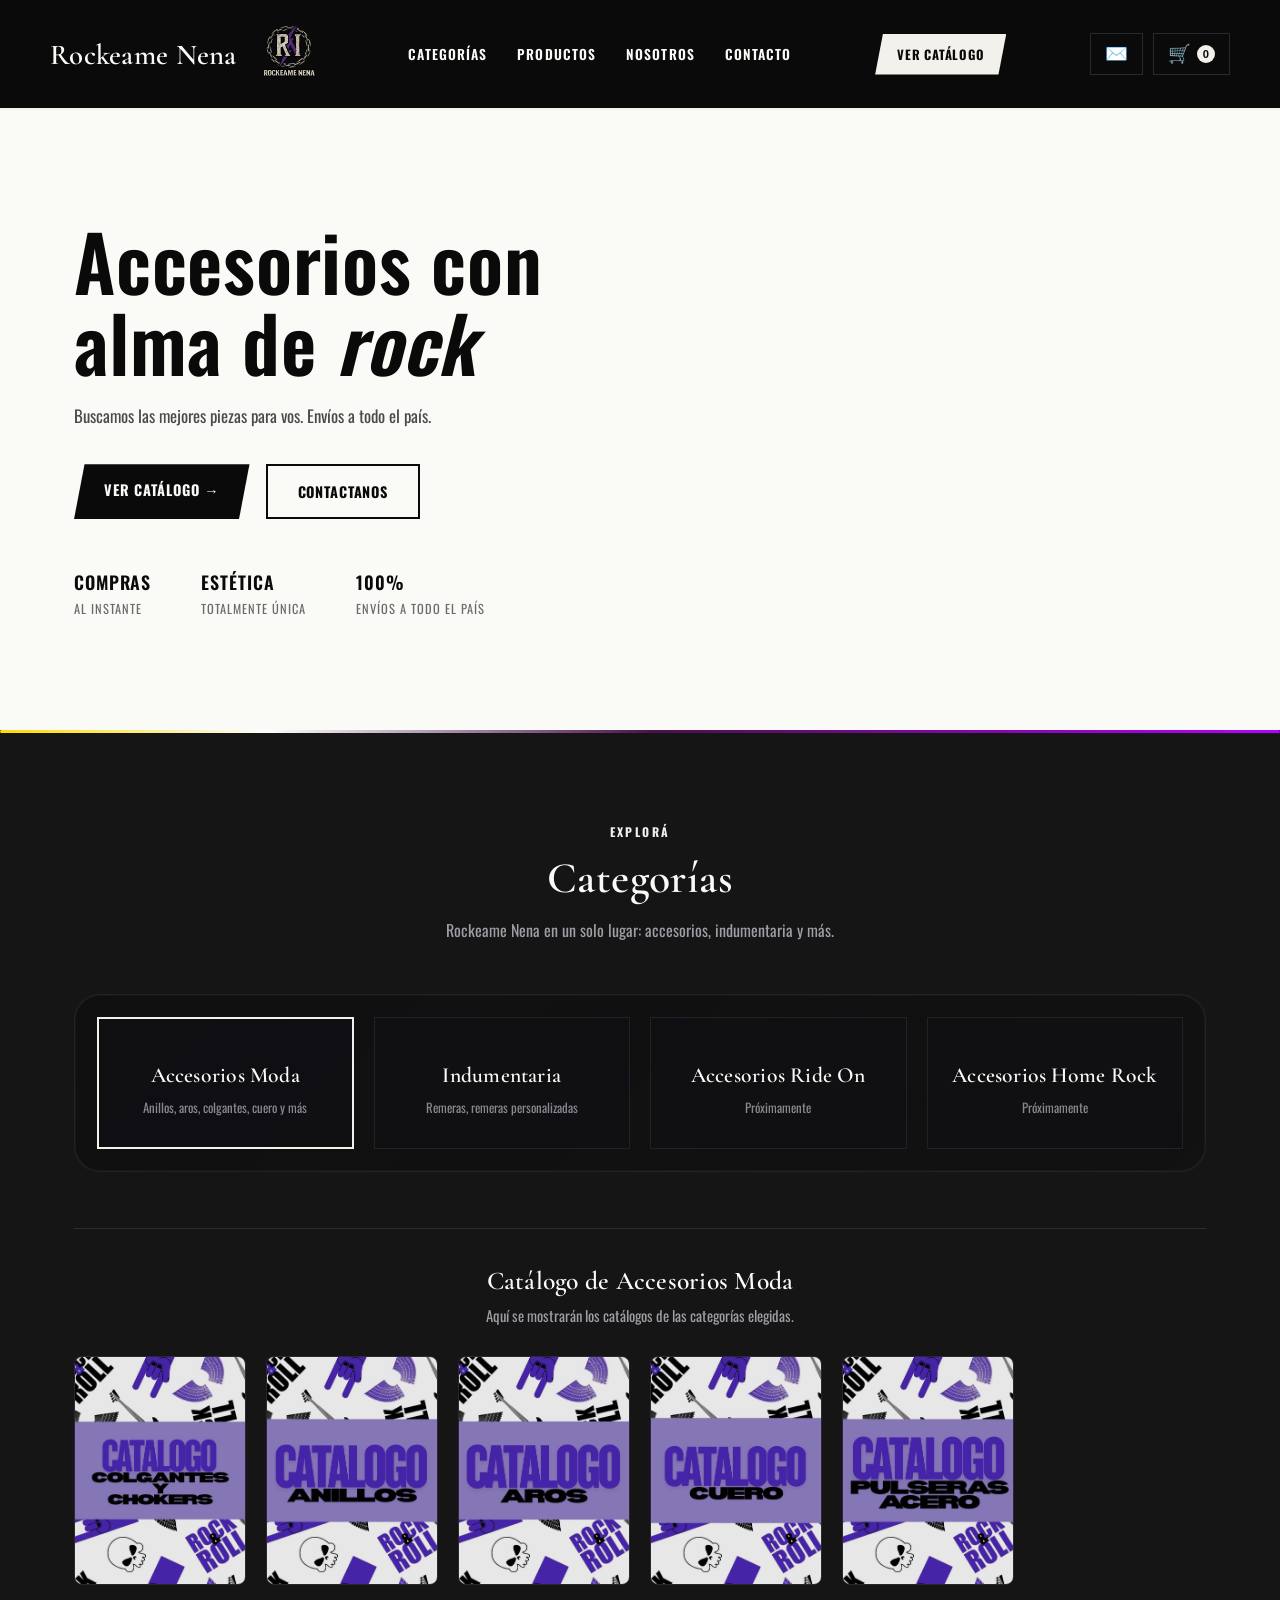
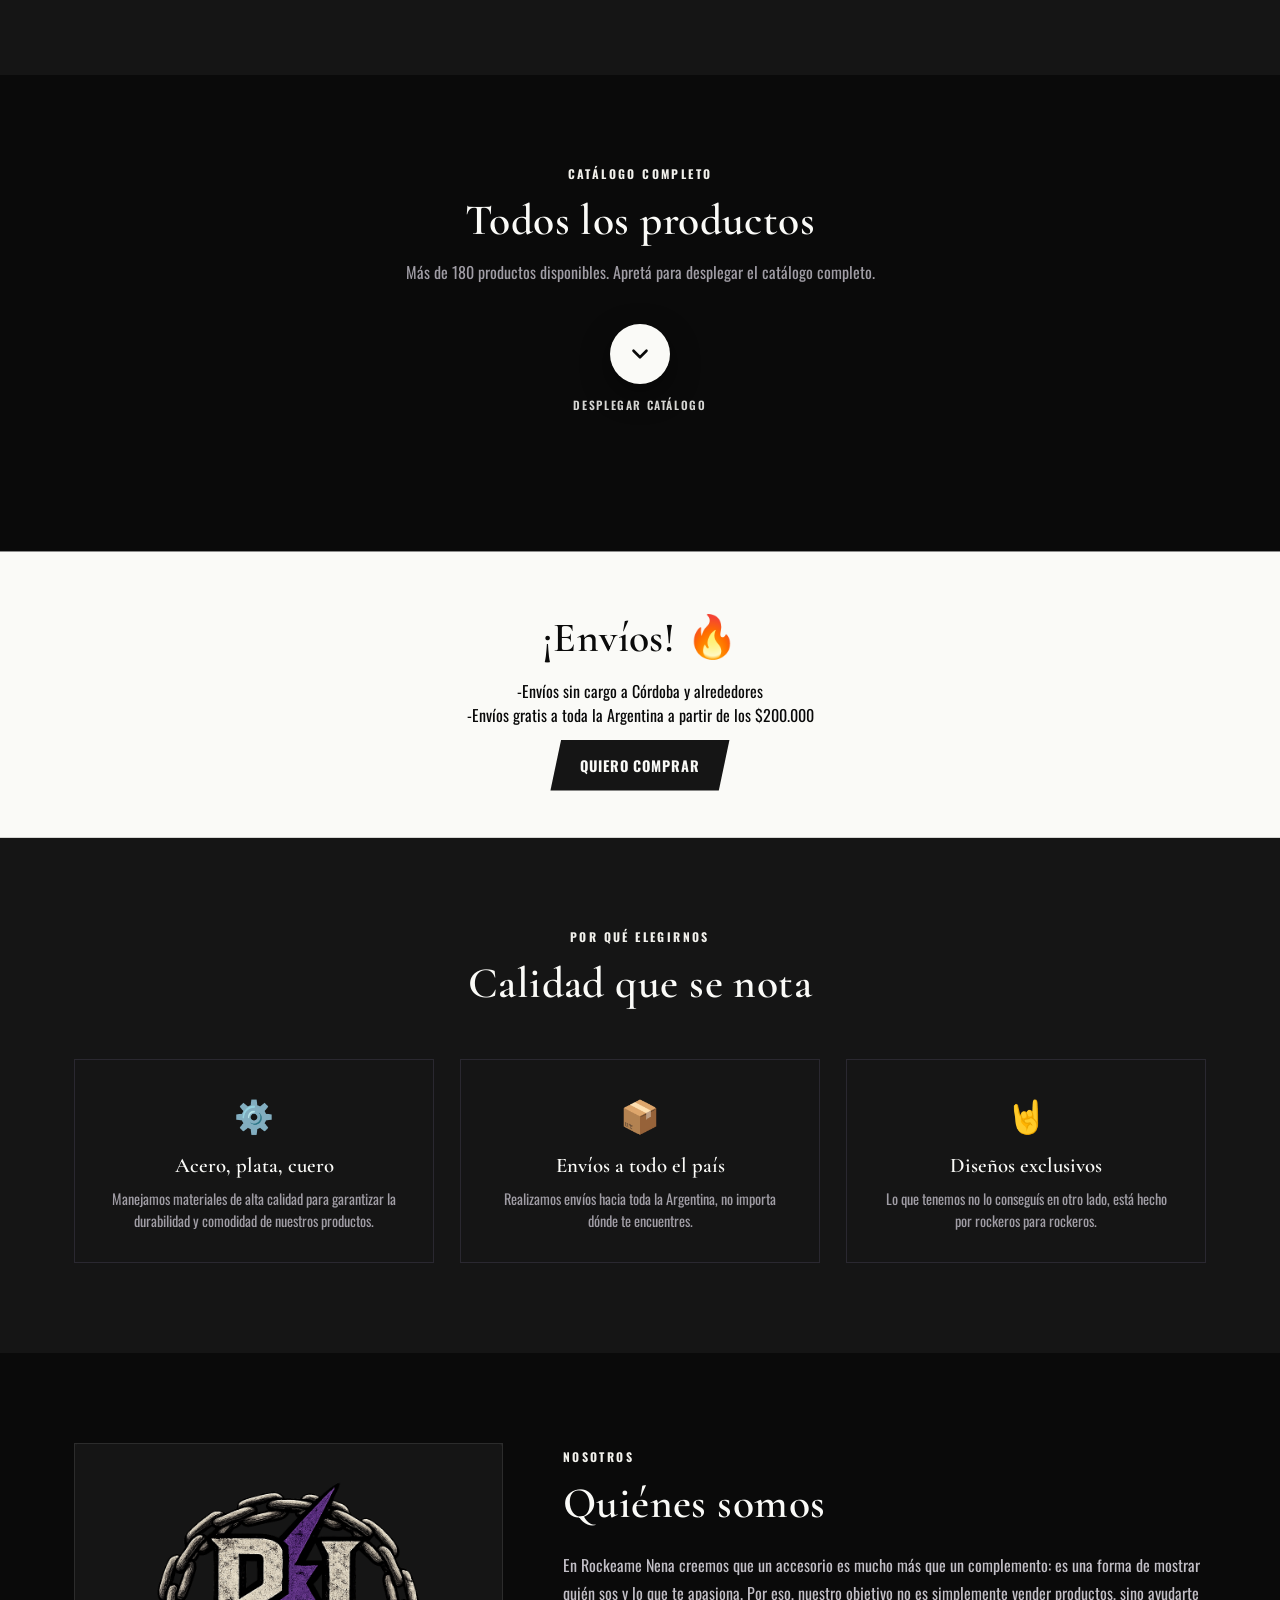
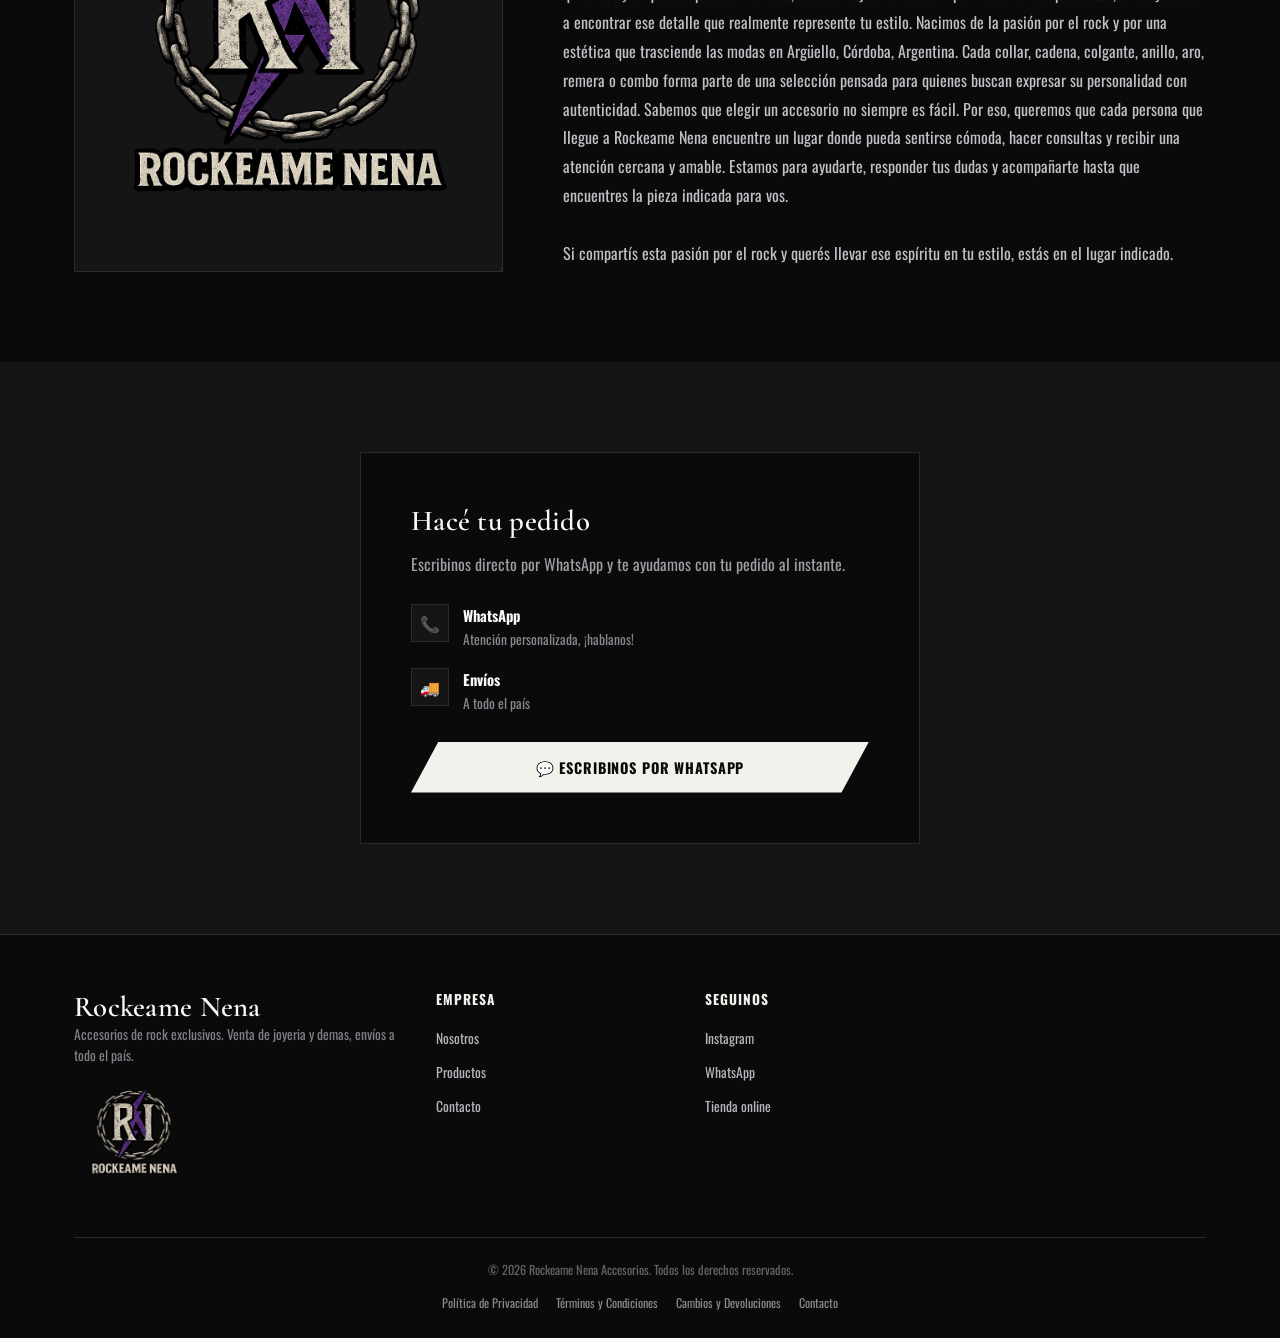
==== commit 61cea73f: "saque cats de ind, desplegue nueva pagina al tocar categoria, acorte la zona de tdos los prod." ====
--- a/index.html
+++ b/index.html
@@ -12,7 +12,7 @@
 <link rel="preconnect" href="https://fonts.googleapis.com">
 <link rel="preconnect" href="https://fonts.gstatic.com" crossorigin>
 <link href="https://fonts.googleapis.com/css2?family=Cormorant+Garamond:ital,wght@0,500;0,600;0,700;1,500;1,600&family=Oswald:wght@300;400;500;600;700&display=swap" rel="stylesheet">
-<link rel="stylesheet" href="style.css?v=7">
+<link rel="stylesheet" href="style.css?v=8">
 </head>
 <body>
 
@@ -108,11 +108,9 @@
         <div class="cat-card reveal reveal-stagger" style="--reveal-delay:0.12s" data-categoria="Aros de acero" data-rubro-grupo="moda"><img class="ico" src="Otras%20imgs/arosLOGO.jpeg" alt="Aros"></div>
         <div class="cat-card reveal reveal-stagger" style="--reveal-delay:0.18s" data-categoria="Cuero" data-rubro-grupo="moda"><img class="ico" src="Otras%20imgs/cueroLOGO.jpeg" alt="Cuero"></div>
         <div class="cat-card reveal reveal-stagger" style="--reveal-delay:0.24s" data-categoria="Pulseras" data-rubro-grupo="moda"><img class="ico" src="Otras%20imgs/pulserasLOGO.jpeg" alt="Pulseras"></div>
-        <div class="cat-card reveal reveal-stagger" style="--reveal-delay:0.3s" data-categoria="Remera personalizada" data-rubro-grupo="indumentaria"><span class="ico"></span><div><h3>Remera personalizada</h3><span>Diseño a medida</span></div></div>
-        <div class="cat-card reveal reveal-stagger oculto" style="--reveal-delay:0.36s" data-categoria="Remeras" data-rubro-grupo="indumentaria"><span class="ico"></span><div><h3>Remeras</h3><span>Remeras de malla, bandas y más</span></div></div>
-        <div class="cat-card reveal reveal-stagger" style="--reveal-delay:0.42s" data-categoria="Remeras Mujer" data-rubro-grupo="indumentaria"><span class="ico"></span><div><h3>Remeras Mujer</h3><span>Cortes femeninos</span></div></div>
-        <div class="cat-card reveal reveal-stagger" style="--reveal-delay:0.48s" data-categoria="Remeras Corte Clásico Unisex" data-rubro-grupo="indumentaria"><span class="ico"></span><div><h3>Remeras Corte Clásico</h3><span>Unisex</span></div></div>
-        <div class="cat-card reveal reveal-stagger" style="--reveal-delay:0.54s" data-categoria="Bandas de Rock" data-rubro-grupo="indumentaria"><span class="ico"></span><div><h3>Bandas de Rock</h3><span>Estampas de bandas</span></div></div>
+        <div class="cat-card reveal reveal-stagger" style="--reveal-delay:0.3s" data-categoria="Remera personalizada" data-rubro-grupo="indumentaria"><span class="ico"></span><div><h3>Remeras Personalizadas</h3><span>Diseño a medida</span></div></div>
+        <div class="cat-card reveal reveal-stagger" style="--reveal-delay:0.42s" data-categoria="Remeras Mujer" data-rubro-grupo="indumentaria"><span class="ico"></span><div><h3>Cortes Femeninos</h3><span>Cortes femeninos</span></div></div>
+        <div class="cat-card reveal reveal-stagger" style="--reveal-delay:0.48s" data-categoria="Remeras Corte Clásico Unisex" data-rubro-grupo="indumentaria"><span class="ico"></span><div><h3>Unisex</h3><span>Corte clásico</span></div></div>
       </div>
     </div>
   </div>
@@ -123,26 +121,37 @@
     <div class="section-head reveal">
       <span class="kicker">Catálogo completo</span>
       <h2>Todos los productos</h2>
-      <p>Más de 180 productos disponibles. Buscá o filtrá por categoría.</p>
-    </div>
-
-    <div class="buscador-box">
-      <input type="text" id="buscador-input" placeholder="Buscar producto por nombre..." aria-label="Buscar producto">
-    </div>
-
-    <!-- Se muestra solo cuando filtrás por categoría desde arriba, o buscás algo -->
-    <div id="filtro-activo" class="filtro-activo" style="display:none;">
-      <span id="filtro-texto">Mostrando: <strong id="filtro-nombre"></strong></span>
-      <button id="filtro-quitar" type="button">Ver todos ✕</button>
-    </div>
-
-    <p id="resultado-count" class="resultado-count"></p>
-
-    <!-- Esta grilla se completa sola con el catálogo definido en productos.js -->
-    <div class="prod-grid" id="prod-grid"></div>
-
-    <div class="cargar-mas-box">
-      <button id="cargar-mas-btn" class="btn-secondary" type="button">Ver más productos</button>
+      <p>Más de 180 productos disponibles. Apretá para desplegar el catálogo completo.</p>
+    </div>
+
+    <div class="catalogo-toggle-wrap">
+      <button id="catalogo-toggle" class="catalogo-toggle" aria-label="Desplegar catálogo" aria-expanded="false">
+        <svg viewBox="0 0 24 24" width="26" height="26" fill="none" stroke="currentColor" stroke-width="2.4" stroke-linecap="round" stroke-linejoin="round" aria-hidden="true">
+          <polyline points="6 9 12 15 18 9"></polyline>
+        </svg>
+      </button>
+      <span class="catalogo-toggle-text">Desplegar catálogo</span>
+    </div>
+
+    <div id="catalogo-showcase" class="catalogo-showcase catalogo-cerrado">
+      <div class="buscador-box">
+        <input type="text" id="buscador-input" placeholder="Buscar producto por nombre..." aria-label="Buscar producto">
+      </div>
+
+      <!-- Se muestra solo cuando filtrás por categoría desde arriba, o buscás algo -->
+      <div id="filtro-activo" class="filtro-activo" style="display:none;">
+        <span id="filtro-texto">Mostrando: <strong id="filtro-nombre"></strong></span>
+        <button id="filtro-quitar" type="button">Ver todos ✕</button>
+      </div>
+
+      <p id="resultado-count" class="resultado-count"></p>
+
+      <!-- Esta grilla se completa sola con el catálogo definido en productos.js -->
+      <div class="prod-grid" id="prod-grid"></div>
+
+      <div class="cargar-mas-box">
+        <button id="cargar-mas-btn" class="btn-secondary" type="button">Ver más productos</button>
+      </div>
     </div>
   </div>
 </section>
--- a/style.css
+++ b/style.css
@@ -223,6 +223,27 @@
   .filtro-activo button:hover{ border-color: var(--acento); }
 
   .productos{ background: var(--negro); }
+  .catalogo-toggle-wrap{
+    text-align:center;
+    margin: -12px 0 48px;
+  }
+  .catalogo-toggle{
+    width:60px; height:60px; border-radius:50%;
+    background: var(--blanco); color: var(--negro);
+    border:none; cursor:pointer;
+    display:inline-flex; align-items:center; justify-content:center;
+    box-shadow: 0 10px 30px rgba(0,0,0,.45);
+    transition: transform .3s ease, box-shadow .3s ease, background .3s ease;
+  }
+  .catalogo-toggle:hover{ transform: translateY(3px); box-shadow: 0 14px 34px rgba(0,0,0,.5); }
+  .catalogo-toggle svg{ transition: transform .35s ease; }
+  .catalogo-toggle.activo svg{ transform: rotate(180deg); }
+  .catalogo-toggle-text{
+    display:block; margin-top:12px;
+    color: var(--plata); font-size:.72rem; font-weight:600;
+    letter-spacing:.14em; text-transform:uppercase;
+  }
+  .catalogo-cerrado{ display:none !important; }
   .prod-grid{ display:grid; grid-template-columns:repeat(4,1fr); gap:22px; }
   .prod-card{ background: var(--negro2); border:1px solid #2a2830; transition: transform .35s cubic-bezier(.22,1,.36,1), border-color .35s ease, box-shadow .35s ease; }
   .prod-card:hover{ transform: translateY(-6px); border-color: var(--acento); box-shadow: 0 20px 34px -22px rgba(0,0,0,.55); }
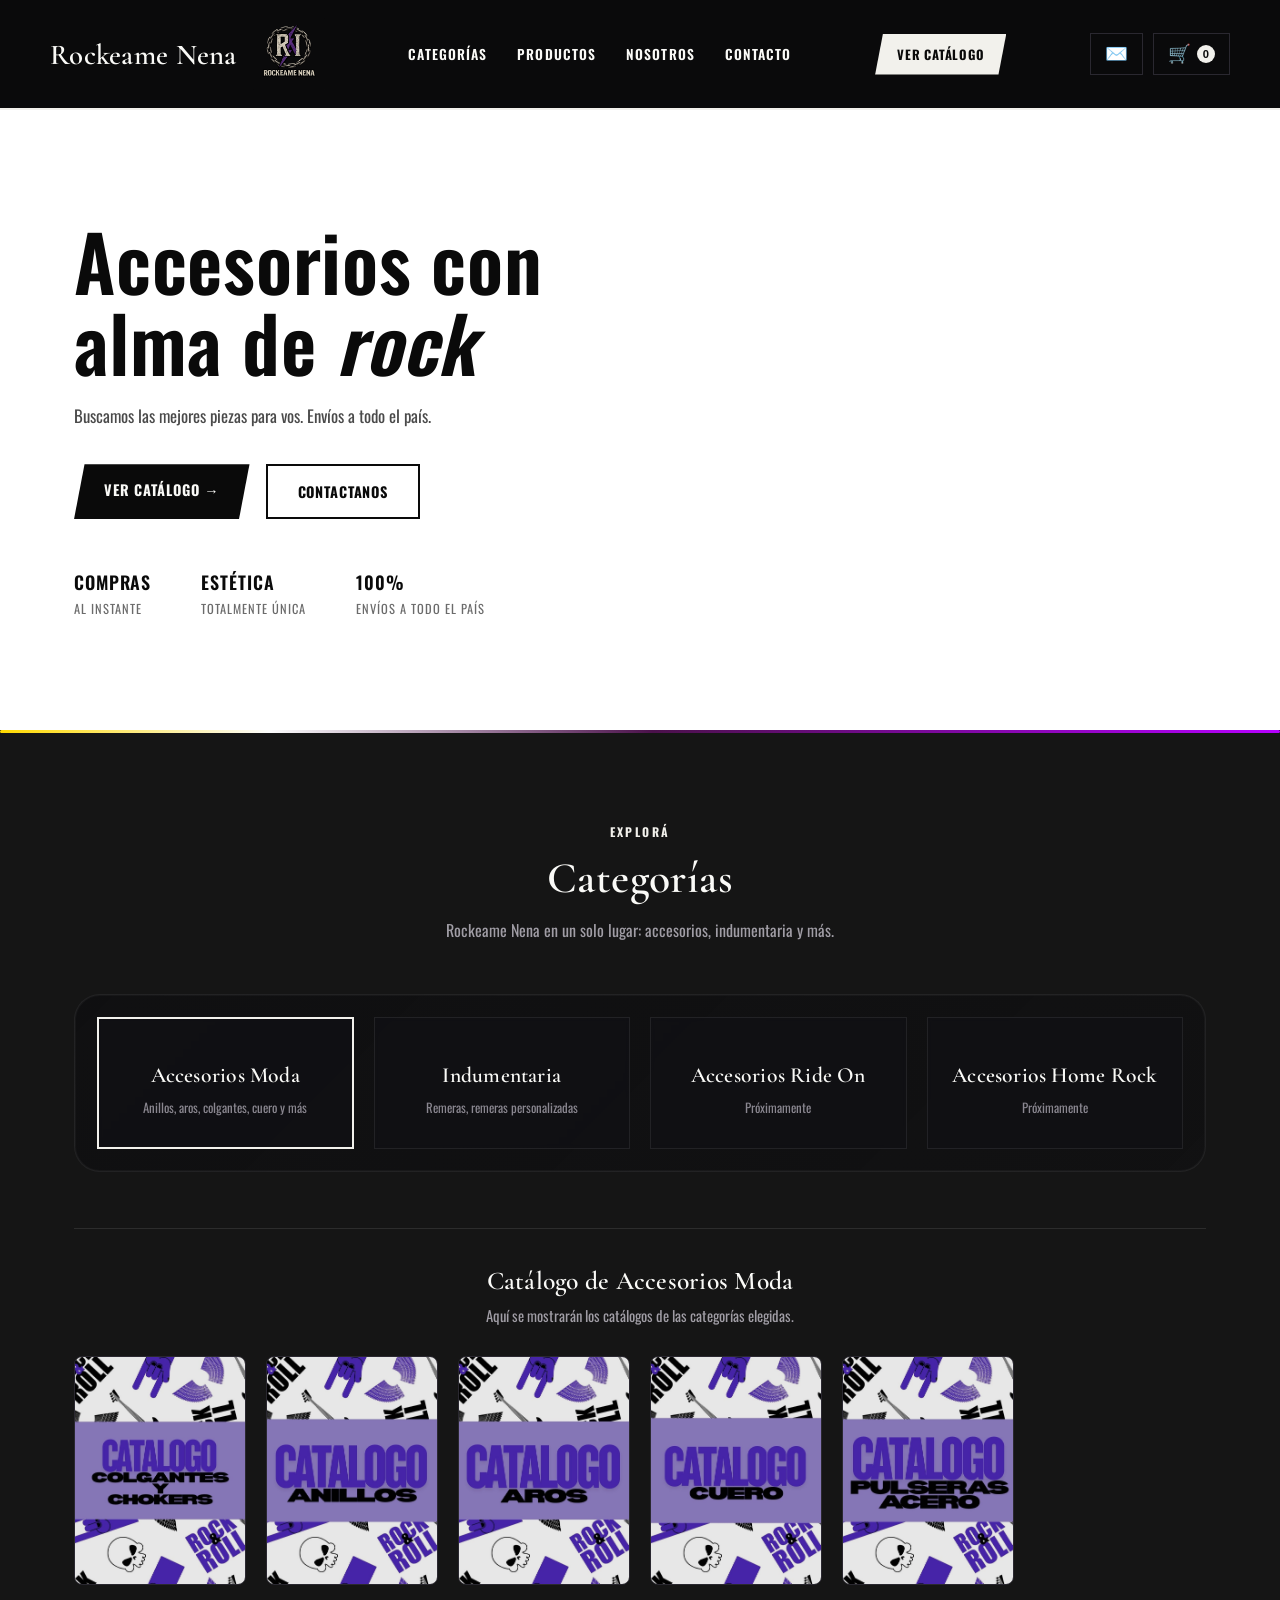
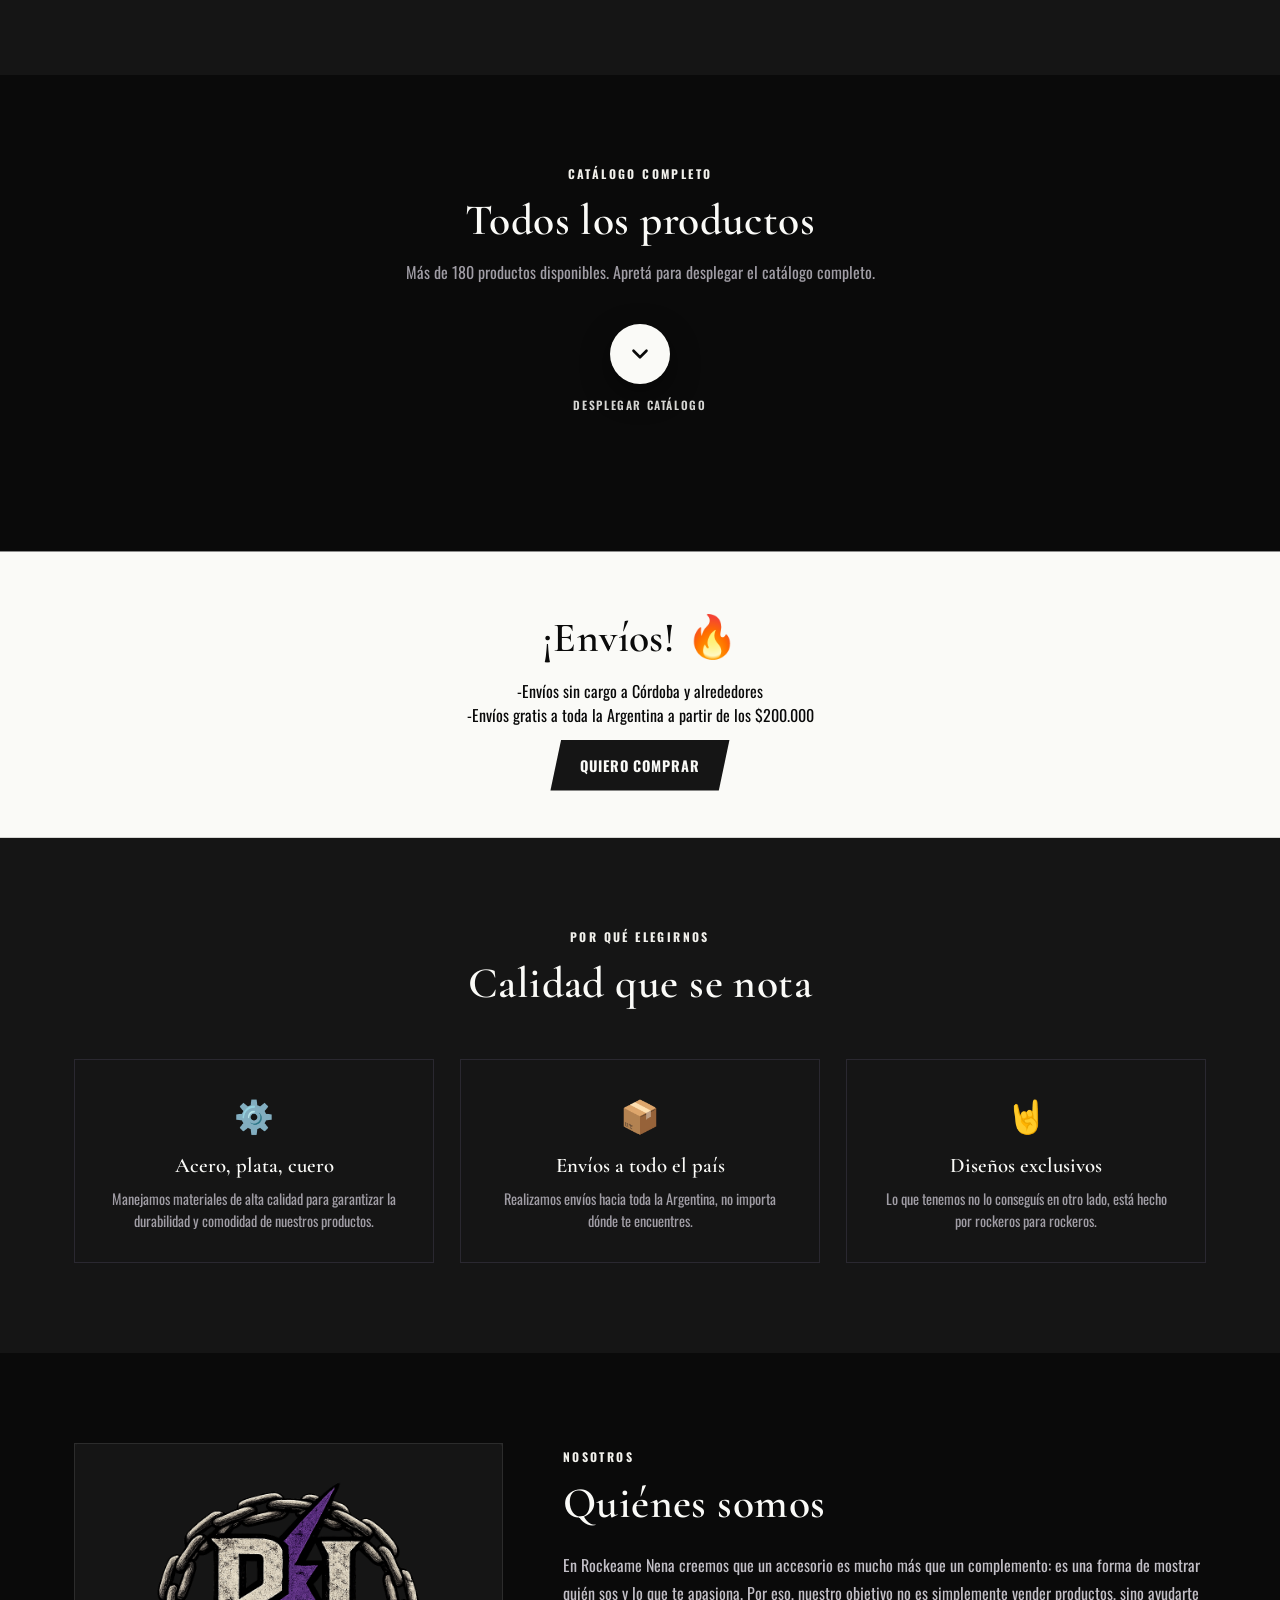
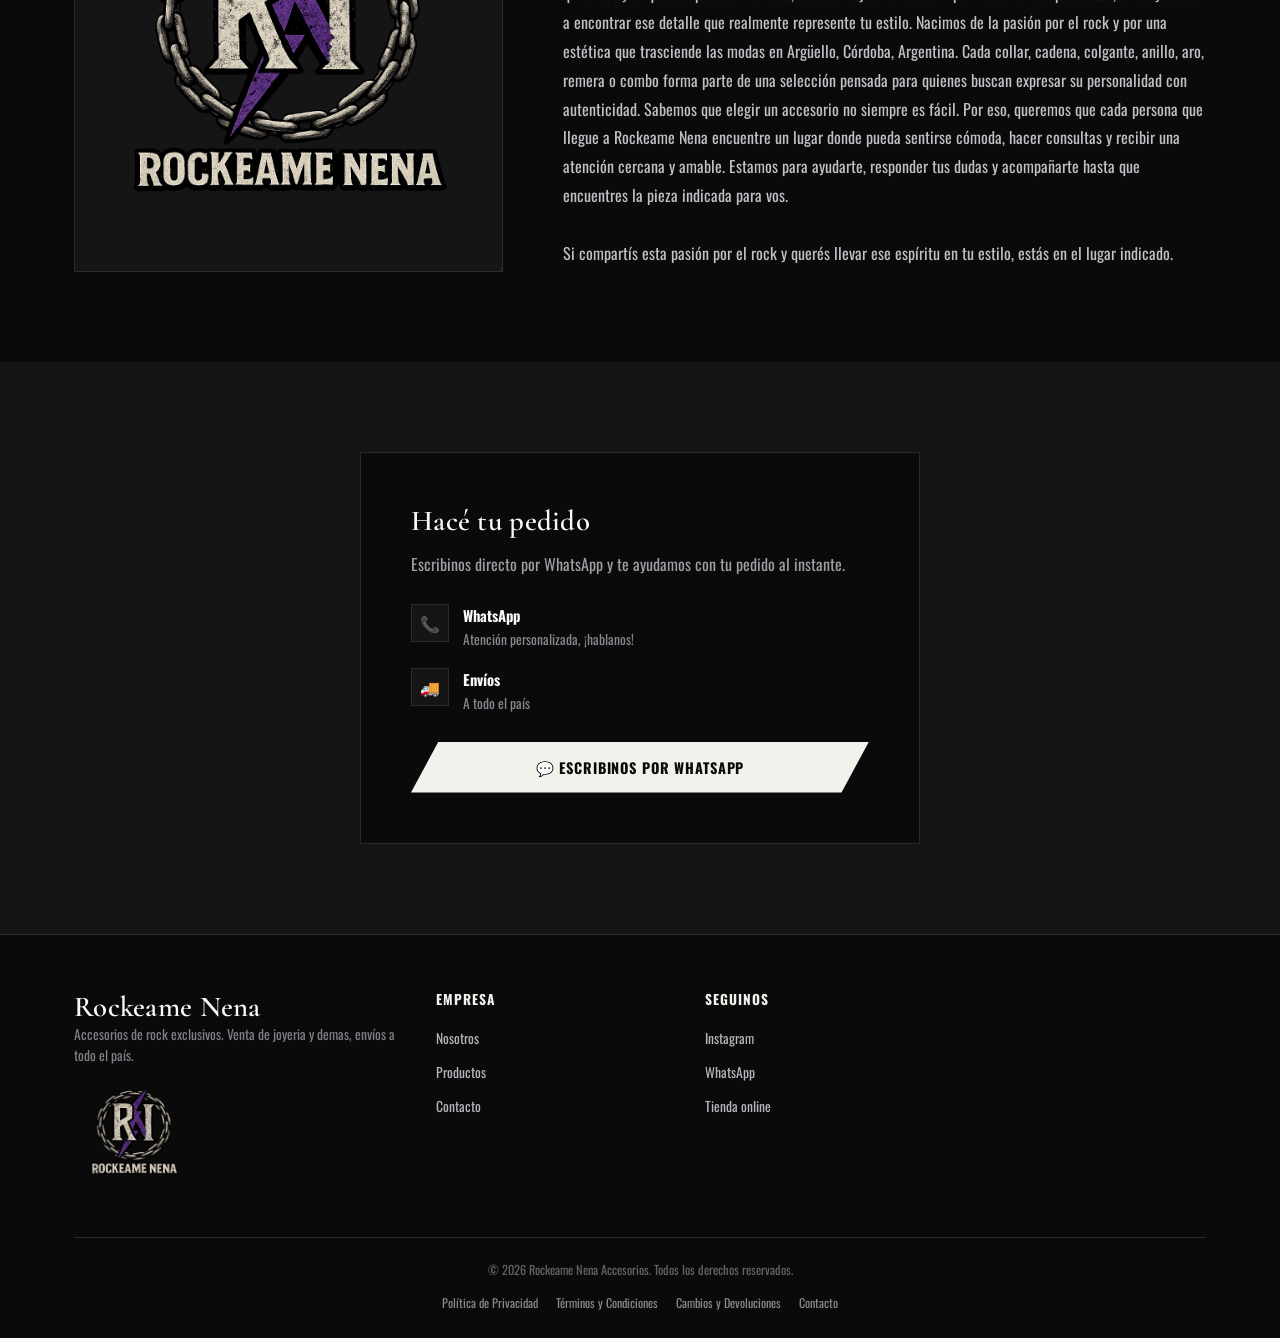
==== commit 51c72090: "agregue las portadas de los catalogos de ind" ====
--- a/index.html
+++ b/index.html
@@ -108,9 +108,9 @@
         <div class="cat-card reveal reveal-stagger" style="--reveal-delay:0.12s" data-categoria="Aros de acero" data-rubro-grupo="moda"><img class="ico" src="Otras%20imgs/arosLOGO.jpeg" alt="Aros"></div>
         <div class="cat-card reveal reveal-stagger" style="--reveal-delay:0.18s" data-categoria="Cuero" data-rubro-grupo="moda"><img class="ico" src="Otras%20imgs/cueroLOGO.jpeg" alt="Cuero"></div>
         <div class="cat-card reveal reveal-stagger" style="--reveal-delay:0.24s" data-categoria="Pulseras" data-rubro-grupo="moda"><img class="ico" src="Otras%20imgs/pulserasLOGO.jpeg" alt="Pulseras"></div>
-        <div class="cat-card reveal reveal-stagger" style="--reveal-delay:0.3s" data-categoria="Remera personalizada" data-rubro-grupo="indumentaria"><span class="ico"></span><div><h3>Remeras Personalizadas</h3><span>Diseño a medida</span></div></div>
-        <div class="cat-card reveal reveal-stagger" style="--reveal-delay:0.42s" data-categoria="Remeras Mujer" data-rubro-grupo="indumentaria"><span class="ico"></span><div><h3>Cortes Femeninos</h3><span>Cortes femeninos</span></div></div>
-        <div class="cat-card reveal reveal-stagger" style="--reveal-delay:0.48s" data-categoria="Remeras Corte Clásico Unisex" data-rubro-grupo="indumentaria"><span class="ico"></span><div><h3>Unisex</h3><span>Corte clásico</span></div></div>
+        <div class="cat-card reveal reveal-stagger" style="--reveal-delay:0.3s" data-categoria="Remera personalizada" data-rubro-grupo="indumentaria"><img class="ico" src="Otras%20imgs/remera-personalizada.jpeg" alt="Remeras Personalizadas"></div>
+        <div class="cat-card reveal reveal-stagger" style="--reveal-delay:0.42s" data-categoria="Remeras Mujer" data-rubro-grupo="indumentaria"><img class="ico" src="Otras%20imgs/remeras-mujer.jpeg" alt="Cortes Femeninos"></div>
+        <div class="cat-card reveal reveal-stagger" style="--reveal-delay:0.48s" data-categoria="Remeras Corte Clásico Unisex" data-rubro-grupo="indumentaria"><img class="ico" src="Otras%20imgs/remeras-unisex.jpeg" alt="Unisex"></div>
       </div>
     </div>
   </div>
--- a/style.css
+++ b/style.css
@@ -110,8 +110,8 @@
     position:relative;
     padding: 110px 0 0;
     min-height: 620px;
-    background: var(--blanco);
-    color: var(--negro);
+    background: #ffffff !important;
+    color: #0A0A0A !important;
     overflow: hidden;
   }
   .hero .container{
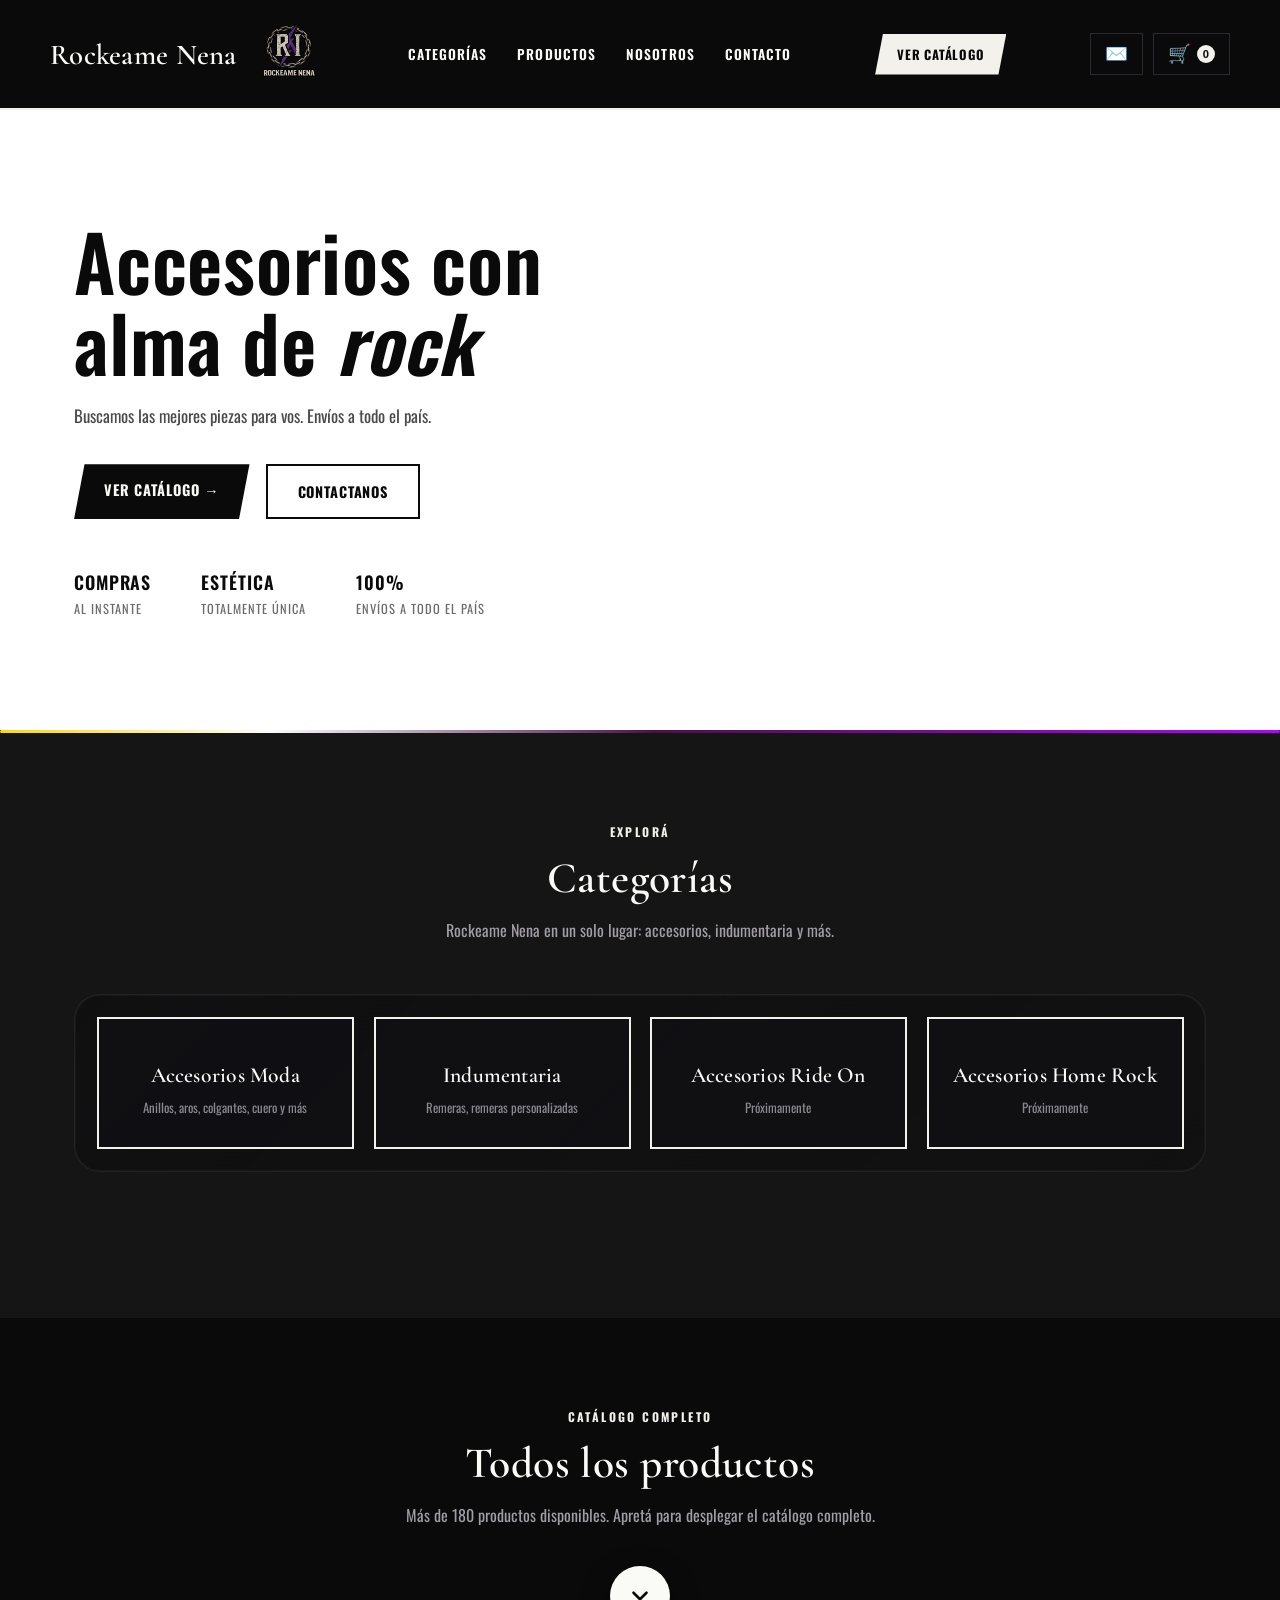
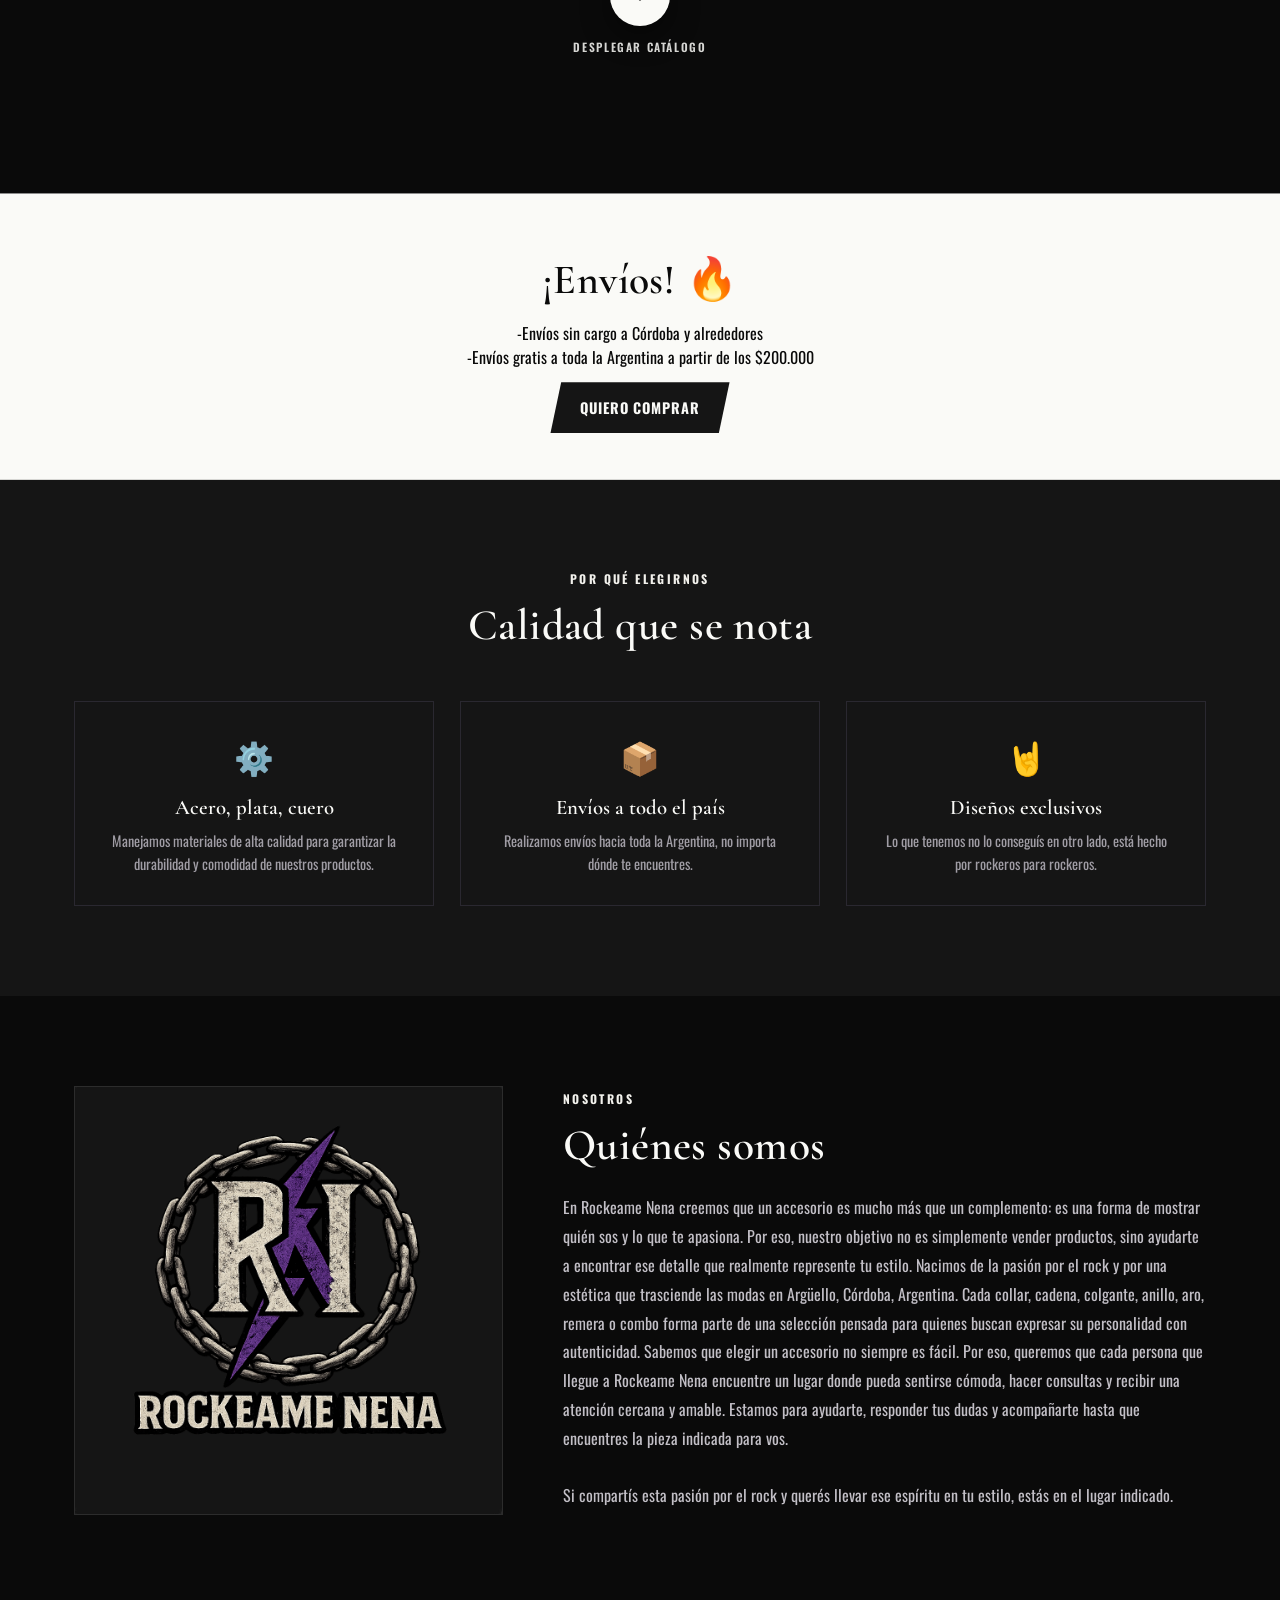
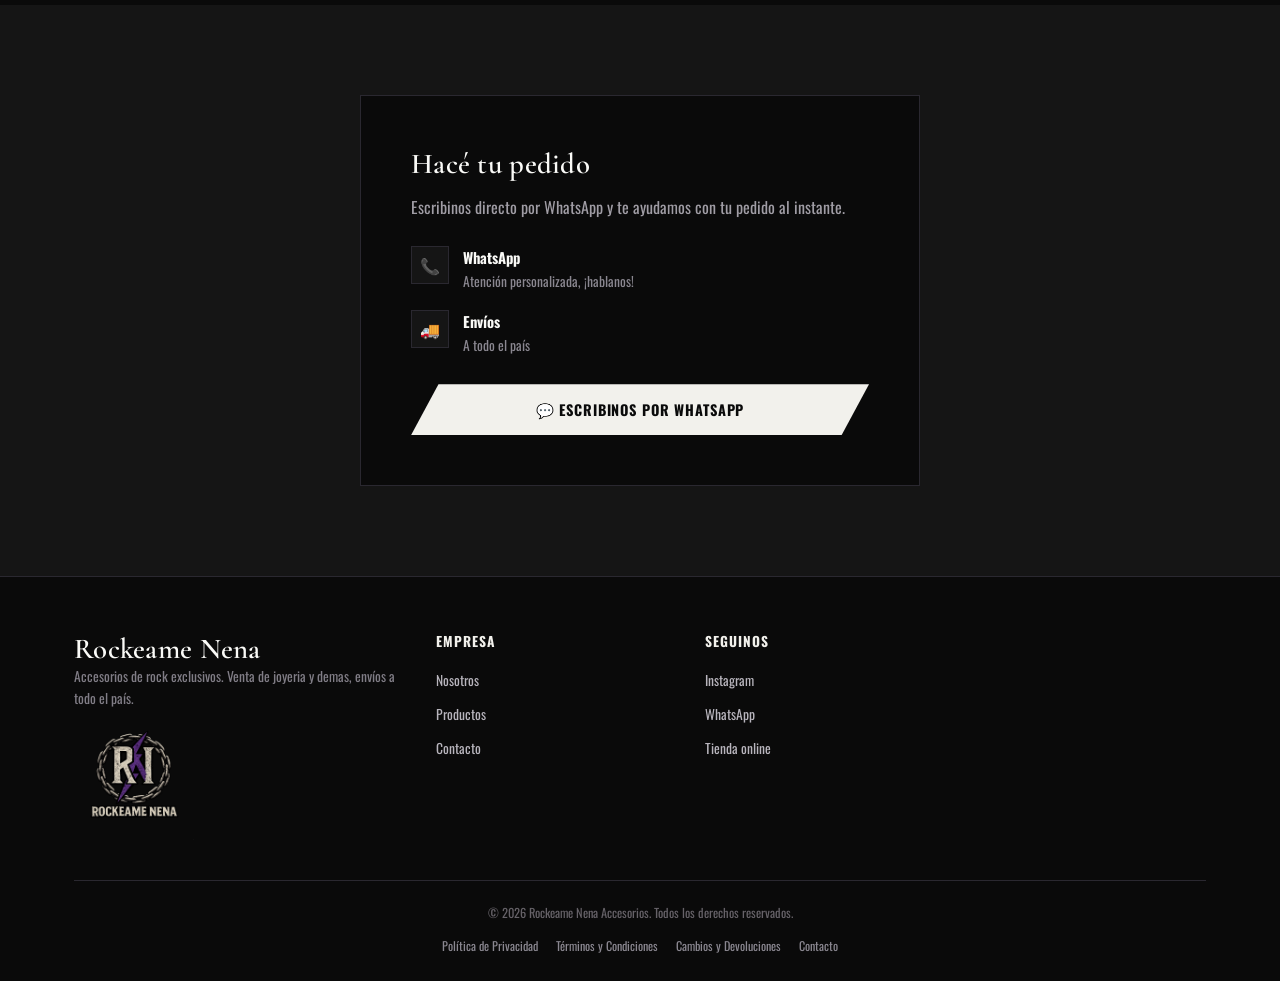
==== commit a65fb6ee: "oculte los catalogos e los hicen en una pagina aparte" ====
--- a/index.html
+++ b/index.html
@@ -97,23 +97,7 @@
       </div>
     </div>
 
-    <div class="rubro-detalle">
-      <div class="rubro-detalle-head reveal">
-        <h3>Catálogo de Accesorios Moda</h3>
-        <p class="rubro-detalle-texto">Aquí se mostrarán los catálogos de las categorías elegidas.</p>
-      </div>
-      <div class="cat-grid">
-        <div class="cat-card reveal reveal-stagger" style="--reveal-delay:0.0s" data-categoria="Colgantes y cadenas de acero" data-rubro-grupo="moda"><img class="ico" src="Otras%20imgs/colgantesLOGO.jpeg" alt="Colgantes y cadenas"></div>
-        <div class="cat-card reveal reveal-stagger" style="--reveal-delay:0.06s" data-categoria="Anillos de acero" data-rubro-grupo="moda"><img class="ico" src="Otras%20imgs/anillosLOGO.jpeg" alt="Anillos"></div>
-        <div class="cat-card reveal reveal-stagger" style="--reveal-delay:0.12s" data-categoria="Aros de acero" data-rubro-grupo="moda"><img class="ico" src="Otras%20imgs/arosLOGO.jpeg" alt="Aros"></div>
-        <div class="cat-card reveal reveal-stagger" style="--reveal-delay:0.18s" data-categoria="Cuero" data-rubro-grupo="moda"><img class="ico" src="Otras%20imgs/cueroLOGO.jpeg" alt="Cuero"></div>
-        <div class="cat-card reveal reveal-stagger" style="--reveal-delay:0.24s" data-categoria="Pulseras" data-rubro-grupo="moda"><img class="ico" src="Otras%20imgs/pulserasLOGO.jpeg" alt="Pulseras"></div>
-        <div class="cat-card reveal reveal-stagger" style="--reveal-delay:0.3s" data-categoria="Remera personalizada" data-rubro-grupo="indumentaria"><img class="ico" src="Otras%20imgs/remera-personalizada.jpeg" alt="Remeras Personalizadas"></div>
-        <div class="cat-card reveal reveal-stagger" style="--reveal-delay:0.42s" data-categoria="Remeras Mujer" data-rubro-grupo="indumentaria"><img class="ico" src="Otras%20imgs/remeras-mujer.jpeg" alt="Cortes Femeninos"></div>
-        <div class="cat-card reveal reveal-stagger" style="--reveal-delay:0.48s" data-categoria="Remeras Corte Clásico Unisex" data-rubro-grupo="indumentaria"><img class="ico" src="Otras%20imgs/remeras-unisex.jpeg" alt="Unisex"></div>
-      </div>
-    </div>
-  </div>
+</div>
 </section>
 
 <section class="productos" id="productos">
